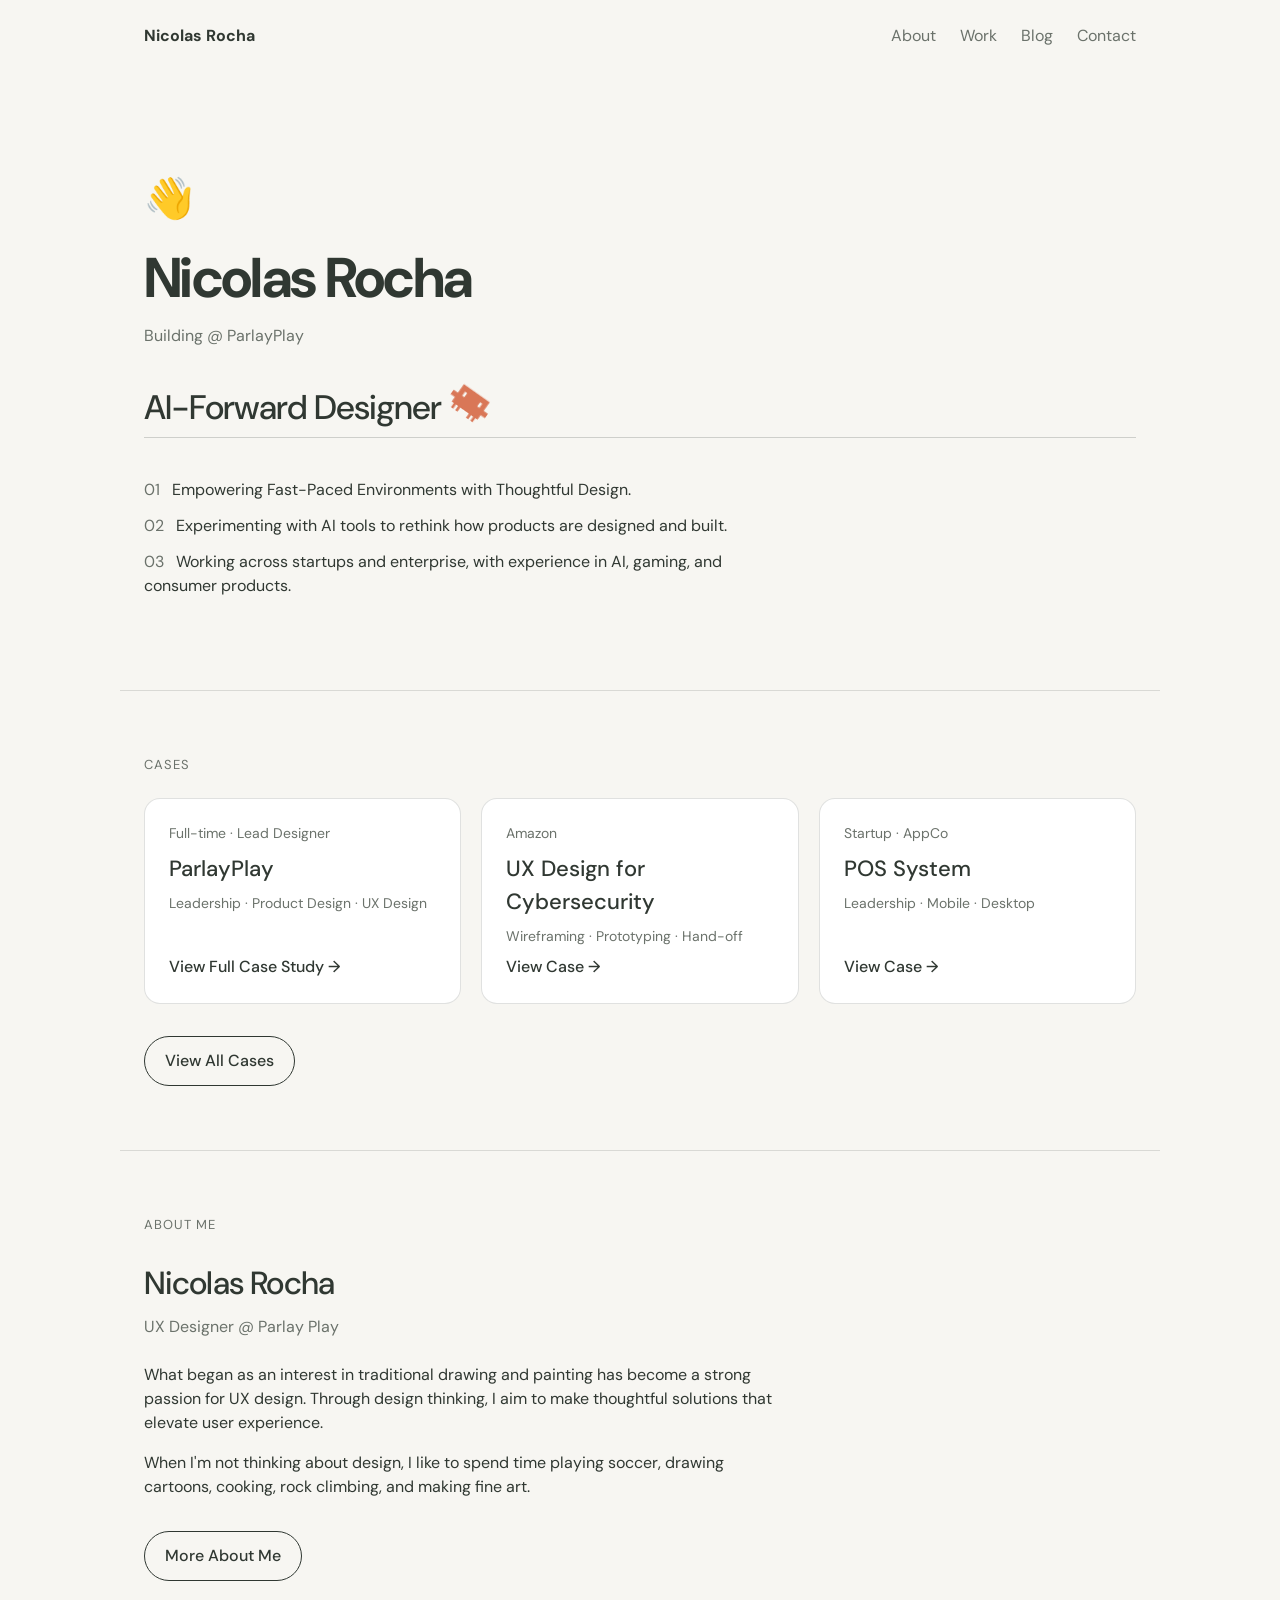
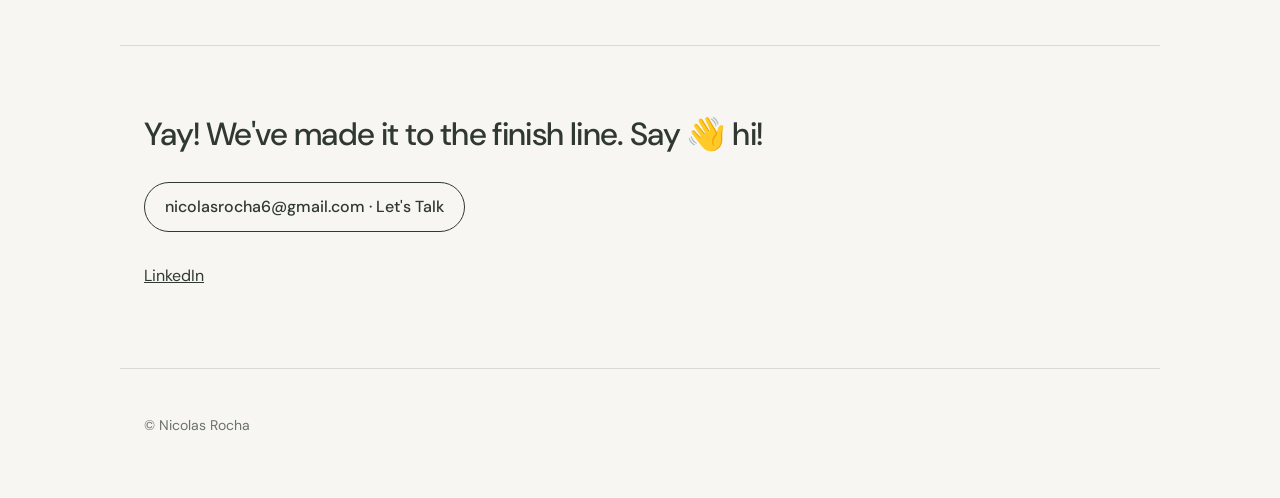
==== index.html @ 45d7496b "Use the Claude Code SVG as the runner sprite Replaces the Framer PNG sprite with the supplied SVG. T" ====
<!DOCTYPE html>
<html lang="en">
<head>
  <meta charset="UTF-8">
  <meta name="viewport" content="width=device-width, initial-scale=1.0">
  <title>Nicolas Rocha | Portfolio</title>
  <meta name="description" content="Nicolas Rocha, UX designer. AI-forward product design for fast-paced products.">
  <link rel="preconnect" href="https://fonts.googleapis.com">
  <link rel="preconnect" href="https://fonts.gstatic.com" crossorigin>
  <link href="https://fonts.googleapis.com/css2?family=DM+Sans:wght@400;500;700&display=swap" rel="stylesheet">
  <link rel="stylesheet" href="styles.css">
</head>
<body>

  <header class="site-header container">
    <a class="logo" href="index.html">Nicolas Rocha</a>
    <nav>
      <a href="#about">About</a>
      <a href="#work">Work</a>
      <a href="blog.html">Blog</a>
      <a href="#contact">Contact</a>
    </nav>
  </header>

  <main>

    <!-- Hero -->
    <section class="hero container">
      <p class="hero-emoji" aria-hidden="true">👋</p>
      <h1 class="hero-name">Nicolas Rocha</h1>
      <p class="hero-subtitle">Building @ ParlayPlay</p>

      <h2 class="runner-headline" aria-label="AI-Forward Designer" data-runner-headline>
        <span class="runner-row">
          <span aria-hidden="true">
            <span class="word"><span data-letter>A</span><span data-letter>I</span><span data-letter>-</span><span data-letter>F</span><span data-letter>o</span><span data-letter>r</span><span data-letter>w</span><span data-letter>a</span><span data-letter>r</span><span data-letter>d</span></span>
            <span class="word"><span data-letter>D</span><span data-letter>e</span><span data-letter>s</span><span data-letter>i</span><span data-letter>g</span><span data-letter>n</span><span data-letter>e</span><span data-letter>r</span></span>
          </span>
          <img class="runner-sprite" src="images/runner.svg" alt="" aria-hidden="true" width="42" height="42">
        </span>
      </h2>
      <div class="runner-landing-line" aria-hidden="true"></div>

      <ol class="statements">
        <li><span class="num">01</span> Empowering Fast-Paced Environments with Thoughtful Design.</li>
        <li><span class="num">02</span> Experimenting with AI tools to rethink how products are designed and built.</li>
        <li><span class="num">03</span> Working across startups and enterprise, with experience in AI, gaming, and consumer products.</li>
      </ol>
    </section>

    <!-- Cases -->
    <section id="work" class="cases container">
      <p class="label">Cases</p>
      <div class="card-grid">
        <a class="card" href="work/parlayplay.html">
          <p class="card-tags">Full-time · Lead Designer</p>
          <h3>ParlayPlay</h3>
          <p class="card-tags">Leadership · Product Design · UX Design</p>
          <span class="card-cta">View Full Case Study →</span>
        </a>
        <a class="card" href="#">
          <!-- TODO: Amazon case study has no page yet. Add work/amazon.html and update this link. -->
          <p class="card-tags">Amazon</p>
          <h3>UX Design for Cybersecurity</h3>
          <p class="card-tags">Wireframing · Prototyping · Hand-off</p>
          <span class="card-cta">View Case →</span>
        </a>
        <a class="card" href="work/appco.html">
          <p class="card-tags">Startup · AppCo</p>
          <h3>POS System</h3>
          <p class="card-tags">Leadership · Mobile · Desktop</p>
          <span class="card-cta">View Case →</span>
        </a>
      </div>
      <a class="button" href="work/index.html">View All Cases</a>
    </section>

    <!-- About -->
    <section id="about" class="about container">
      <p class="label">About Me</p>
      <!-- TODO: Add the five About Me photos to images/ and show them here. -->
      <h2 class="about-name">Nicolas Rocha</h2>
      <p class="about-subtitle">UX Designer @ Parlay Play</p>
      <p>What began as an interest in traditional drawing and painting has become a strong passion for UX design. Through design thinking, I aim to make thoughtful solutions that elevate user experience.</p>
      <p>When I'm not thinking about design, I like to spend time playing soccer, drawing cartoons, cooking, rock climbing, and making fine art.</p>
      <a class="button" href="blog.html">More About Me</a>
    </section>

    <!-- Contact -->
    <section id="contact" class="contact container">
      <h2>Yay! We've made it to the finish line. Say 👋 hi!</h2>
      <a class="button" href="mailto:nicolasrocha6@gmail.com">nicolasrocha6@gmail.com · Let's Talk</a>
      <p><a href="#">LinkedIn</a></p>
      <!-- TODO: Replace # with your LinkedIn URL. -->
    </section>

  </main>

  <footer class="site-footer container">
    <p>© Nicolas Rocha</p>
  </footer>

  <script src="runner.js" defer></script>
</body>
</html>
---- styles.css ----
/* Colors and fonts from the Framer site (text color #303832, DM Sans).
   The background color is an approximation. Adjust it to match your site. */
:root {
  --text: #303832;
  --bg: #f7f6f2;
  --muted: #6b726b;
  --card: #ffffff;
  --border: rgba(48, 56, 50, 0.15);
}

* {
  box-sizing: border-box;
}

body {
  margin: 0;
  font-family: "DM Sans", sans-serif;
  color: var(--text);
  background: var(--bg);
  line-height: 1.5;
}

a {
  color: inherit;
}

.container {
  max-width: 1040px;
  margin: 0 auto;
  padding: 0 24px;
}

/* Header */
.site-header {
  display: flex;
  justify-content: space-between;
  align-items: center;
  padding-top: 24px;
  padding-bottom: 24px;
}

.logo {
  font-weight: 700;
  text-decoration: none;
}

.site-header nav a {
  margin-left: 20px;
  text-decoration: none;
  color: var(--muted);
}

.site-header nav a:hover {
  color: var(--text);
}

/* Hero */
.hero {
  padding-top: 96px;
  padding-bottom: 80px;
}

.hero-emoji {
  font-size: 40px;
  margin: 0 0 8px;
}

.hero-name {
  font-size: 56px;
  font-weight: 700;
  letter-spacing: -0.03em;
  margin: 0;
}

.hero-subtitle {
  color: var(--muted);
  margin: 4px 0 40px;
}

/* Runner headline (ported from the Framer code component) */
.runner-headline {
  margin: 0;
  font-family: "DM Sans", sans-serif;
  font-size: 34px;
  font-weight: 500;
  line-height: 1.2;
  letter-spacing: -0.03em;
  text-align: left;
  color: #303832;
}

.runner-row {
  display: inline-block;
  position: relative;
}

.word {
  white-space: nowrap;
}

[data-letter] {
  display: inline-block;
}

.runner-sprite {
  position: absolute;
  top: 0;
  left: 0;
  width: 42px;
  height: 42px;
  visibility: hidden;
  pointer-events: none;
}

/* The runner lands on this line. Keep it directly under the headline. */
.runner-landing-line {
  height: 1px;
  width: 100%;
  background: currentColor;
  opacity: 0.2;
  margin-top: 8px;
}

/* Numbered statements */
.statements {
  list-style: none;
  padding: 0;
  margin: 40px 0 0;
  max-width: 640px;
}

.statements li {
  margin-bottom: 12px;
}

.statements .num {
  color: var(--muted);
  font-variant-numeric: tabular-nums;
  margin-right: 8px;
}

/* Sections */
.label {
  text-transform: uppercase;
  letter-spacing: 0.08em;
  font-size: 13px;
  color: var(--muted);
  margin: 0 0 24px;
}

.cases,
.about,
.contact {
  padding-top: 64px;
  padding-bottom: 64px;
  border-top: 1px solid var(--border);
}

.card-grid {
  display: grid;
  grid-template-columns: 1fr;
  gap: 20px;
  margin-bottom: 32px;
}

@media (min-width: 760px) {
  .card-grid {
    grid-template-columns: repeat(3, 1fr);
  }
}

.card {
  display: flex;
  flex-direction: column;
  gap: 8px;
  padding: 24px;
  background: var(--card);
  border: 1px solid var(--border);
  border-radius: 16px;
  text-decoration: none;
}

.card h3 {
  margin: 0;
  font-size: 22px;
  font-weight: 500;
}

.card-tags {
  margin: 0;
  font-size: 14px;
  color: var(--muted);
}

.card-cta {
  margin-top: auto;
  font-weight: 500;
}

.button {
  display: inline-block;
  padding: 12px 20px;
  border: 1px solid var(--text);
  border-radius: 999px;
  text-decoration: none;
  font-weight: 500;
}

.button:hover {
  background: var(--text);
  color: var(--bg);
}

.about-name,
.contact h2 {
  font-size: 32px;
  font-weight: 500;
  margin: 0 0 8px;
  letter-spacing: -0.02em;
}

.about-subtitle {
  color: var(--muted);
  margin: 0 0 24px;
}

.about p {
  max-width: 640px;
}

.about .button {
  margin-top: 16px;
}

.contact .button {
  margin: 16px 0;
}

/* Footer */
.site-footer {
  padding-top: 32px;
  padding-bottom: 48px;
  border-top: 1px solid var(--border);
  color: var(--muted);
  font-size: 14px;
}

/* Respect people who prefer less motion */
@media (prefers-reduced-motion: reduce) {
  .runner-sprite {
    display: none;
  }
}
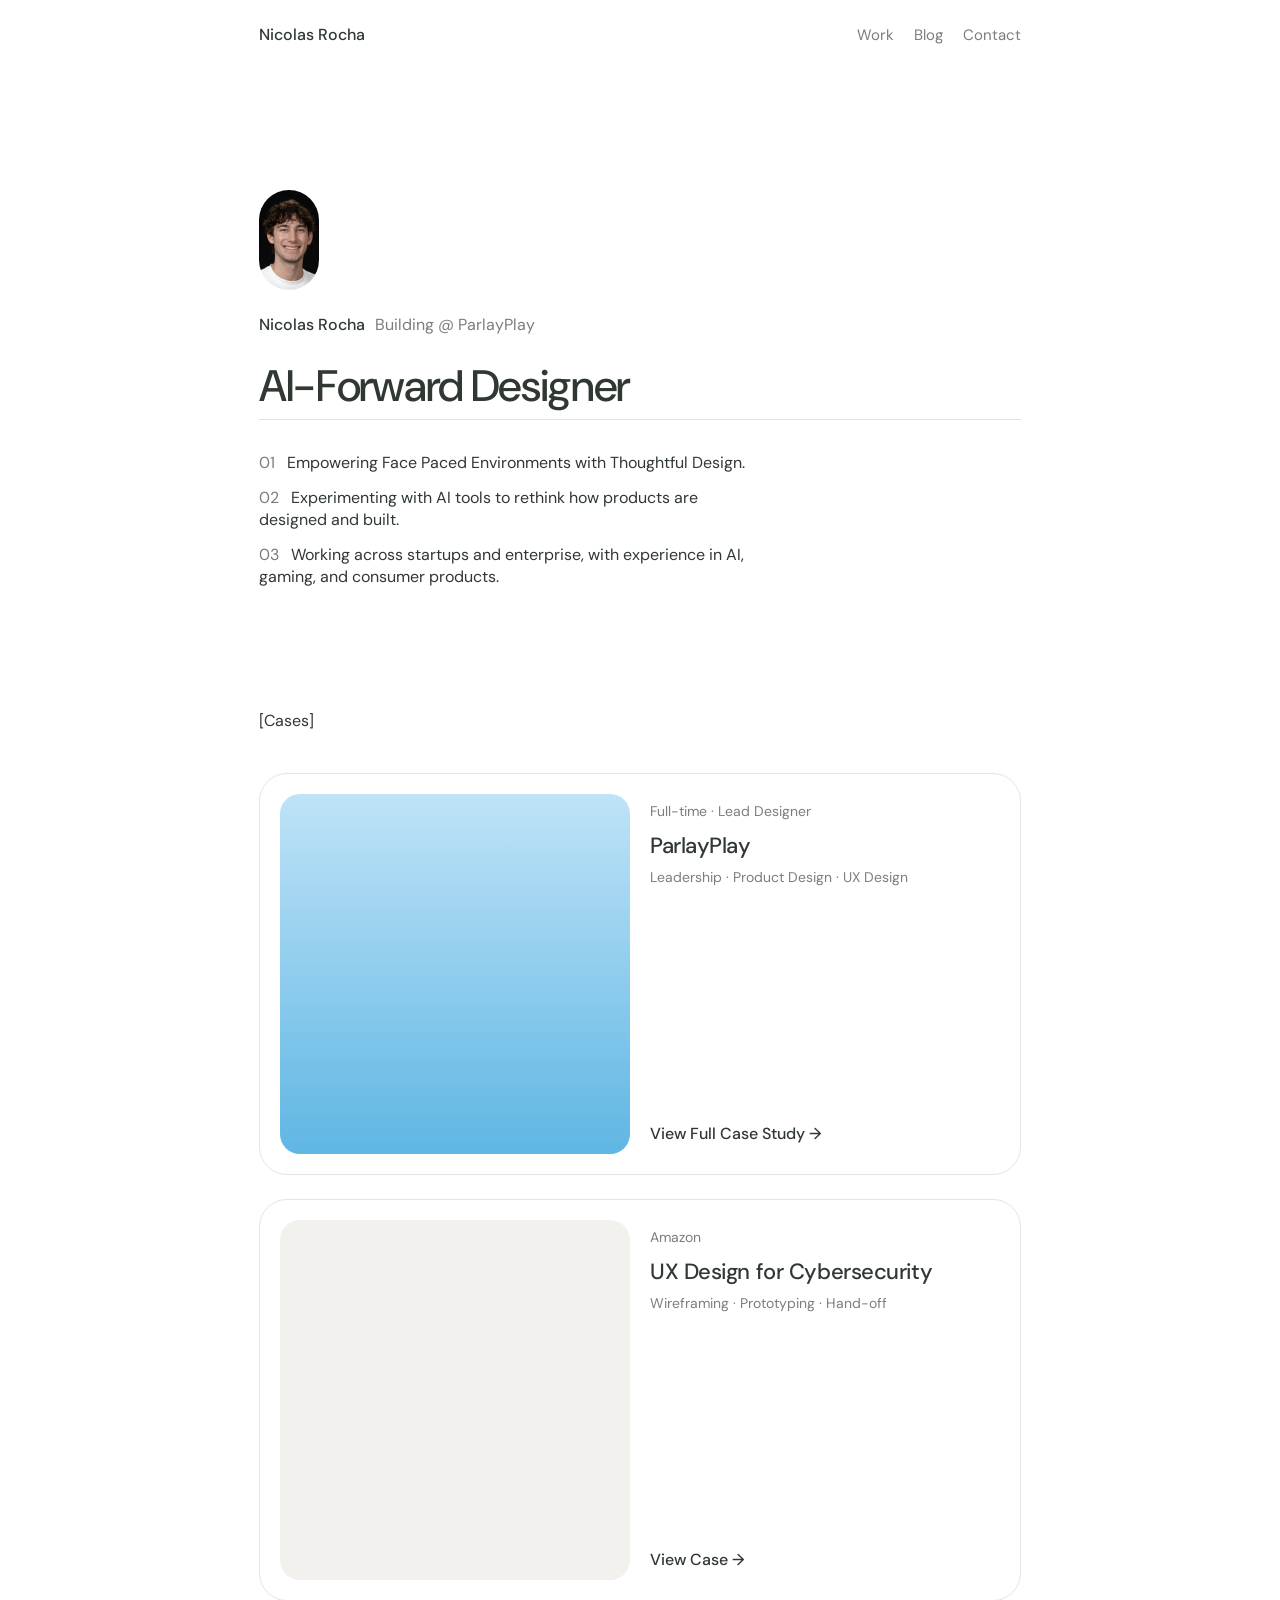
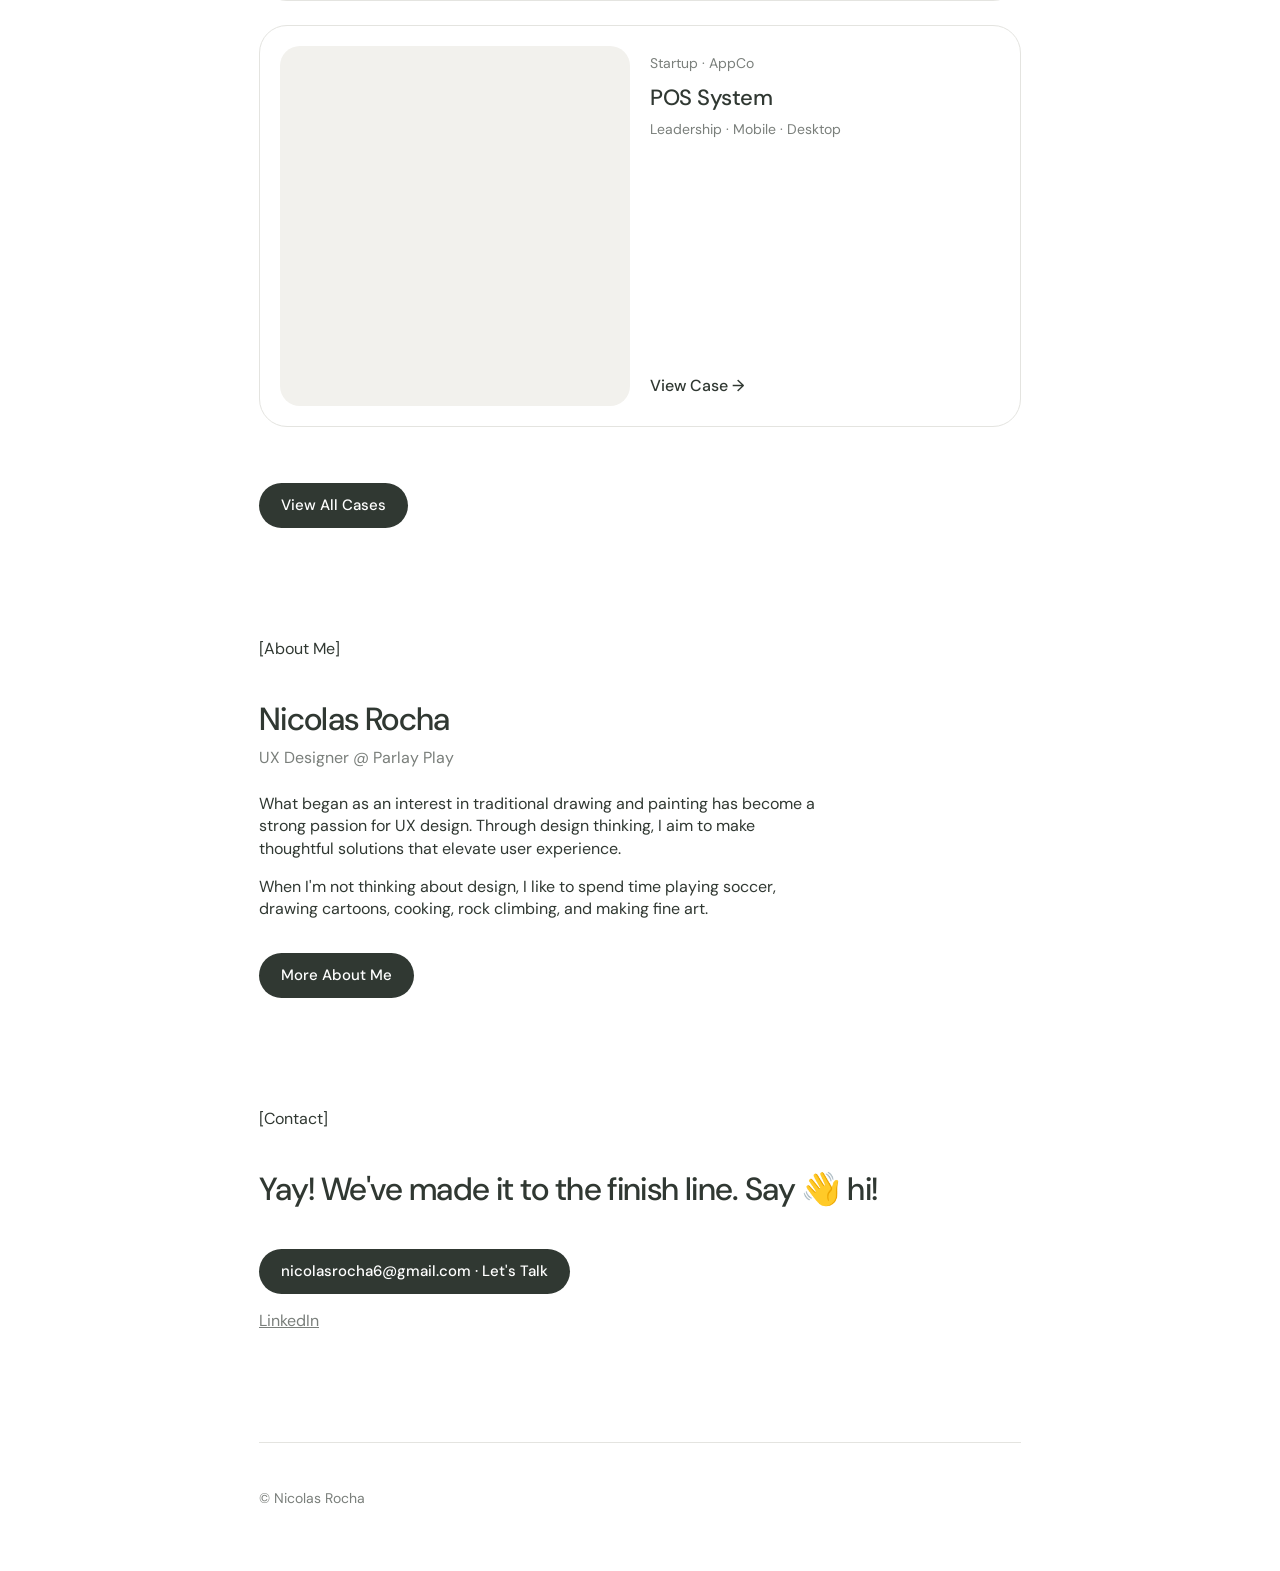
==== commit 776761b6: "Match layout to Framer design and add profile photo Rebuilds the page layout from the Framer screens" ====
--- a/index.html
+++ b/index.html
@@ -4,7 +4,7 @@
   <meta charset="UTF-8">
   <meta name="viewport" content="width=device-width, initial-scale=1.0">
   <title>Nicolas Rocha | Portfolio</title>
-  <meta name="description" content="Nicolas Rocha, UX designer. AI-forward product design for fast-paced products.">
+  <meta name="description" content="Nicolas Rocha, UX designer. AI-forward product design.">
   <link rel="preconnect" href="https://fonts.googleapis.com">
   <link rel="preconnect" href="https://fonts.gstatic.com" crossorigin>
   <link href="https://fonts.googleapis.com/css2?family=DM+Sans:wght@400;500;700&display=swap" rel="stylesheet">
@@ -12,93 +12,112 @@
 </head>
 <body>
 
-  <header class="site-header container">
-    <a class="logo" href="index.html">Nicolas Rocha</a>
-    <nav>
-      <a href="#about">About</a>
-      <a href="#work">Work</a>
-      <a href="blog.html">Blog</a>
-      <a href="#contact">Contact</a>
-    </nav>
-  </header>
+  <div class="page">
 
-  <main>
+    <header class="site-header">
+      <a class="logo" href="index.html">Nicolas Rocha</a>
+      <nav>
+        <a href="#work">Work</a>
+        <a href="blog.html">Blog</a>
+        <a href="#contact">Contact</a>
+      </nav>
+    </header>
 
-    <!-- Hero -->
-    <section class="hero container">
-      <p class="hero-emoji" aria-hidden="true">👋</p>
-      <h1 class="hero-name">Nicolas Rocha</h1>
-      <p class="hero-subtitle">Building @ ParlayPlay</p>
+    <main>
 
-      <h2 class="runner-headline" aria-label="AI-Forward Designer" data-runner-headline>
-        <span class="runner-row">
-          <span aria-hidden="true">
-            <span class="word"><span data-letter>A</span><span data-letter>I</span><span data-letter>-</span><span data-letter>F</span><span data-letter>o</span><span data-letter>r</span><span data-letter>w</span><span data-letter>a</span><span data-letter>r</span><span data-letter>d</span></span>
-            <span class="word"><span data-letter>D</span><span data-letter>e</span><span data-letter>s</span><span data-letter>i</span><span data-letter>g</span><span data-letter>n</span><span data-letter>e</span><span data-letter>r</span></span>
+      <!-- Hero -->
+      <section class="hero">
+        <img class="profile" src="images/profile.png" alt="Portrait of Nicolas Rocha" width="60" height="100">
+
+        <div class="hero-meta">
+          <h1 class="hero-name">Nicolas Rocha</h1>
+          <p class="hero-subtitle">Building @ ParlayPlay</p>
+        </div>
+
+        <h2 class="runner-headline" aria-label="AI-Forward Designer" data-runner-headline>
+          <span class="runner-row">
+            <span aria-hidden="true">
+              <span class="word"><span data-letter>A</span><span data-letter>I</span><span data-letter>-</span><span data-letter>F</span><span data-letter>o</span><span data-letter>r</span><span data-letter>w</span><span data-letter>a</span><span data-letter>r</span><span data-letter>d</span></span>
+              <span class="word"><span data-letter>D</span><span data-letter>e</span><span data-letter>s</span><span data-letter>i</span><span data-letter>g</span><span data-letter>n</span><span data-letter>e</span><span data-letter>r</span></span>
+            </span>
+            <img class="runner-sprite" src="images/runner.svg" alt="" aria-hidden="true" width="42" height="42">
           </span>
-          <img class="runner-sprite" src="images/runner.svg" alt="" aria-hidden="true" width="42" height="42">
-        </span>
-      </h2>
-      <div class="runner-landing-line" aria-hidden="true"></div>
+        </h2>
+        <div class="runner-landing-line" aria-hidden="true"></div>
 
-      <ol class="statements">
-        <li><span class="num">01</span> Empowering Fast-Paced Environments with Thoughtful Design.</li>
-        <li><span class="num">02</span> Experimenting with AI tools to rethink how products are designed and built.</li>
-        <li><span class="num">03</span> Working across startups and enterprise, with experience in AI, gaming, and consumer products.</li>
-      </ol>
-    </section>
+        <ol class="statements">
+          <!-- The Framer copy reads "Face Paced"; change to "Fast-Paced" if that was the intent. -->
+          <li><span class="num">01</span> Empowering Face Paced Environments with Thoughtful Design.</li>
+          <li><span class="num">02</span> Experimenting with AI tools to rethink how products are designed and built.</li>
+          <li><span class="num">03</span> Working across startups and enterprise, with experience in AI, gaming, and consumer products.</li>
+        </ol>
+      </section>
 
-    <!-- Cases -->
-    <section id="work" class="cases container">
-      <p class="label">Cases</p>
-      <div class="card-grid">
-        <a class="card" href="work/parlayplay.html">
-          <p class="card-tags">Full-time · Lead Designer</p>
-          <h3>ParlayPlay</h3>
-          <p class="card-tags">Leadership · Product Design · UX Design</p>
-          <span class="card-cta">View Full Case Study →</span>
-        </a>
-        <a class="card" href="#">
-          <!-- TODO: Amazon case study has no page yet. Add work/amazon.html and update this link. -->
-          <p class="card-tags">Amazon</p>
-          <h3>UX Design for Cybersecurity</h3>
-          <p class="card-tags">Wireframing · Prototyping · Hand-off</p>
-          <span class="card-cta">View Case →</span>
-        </a>
-        <a class="card" href="work/appco.html">
-          <p class="card-tags">Startup · AppCo</p>
-          <h3>POS System</h3>
-          <p class="card-tags">Leadership · Mobile · Desktop</p>
-          <span class="card-cta">View Case →</span>
-        </a>
-      </div>
-      <a class="button" href="work/index.html">View All Cases</a>
-    </section>
+      <!-- Cases -->
+      <section id="work" class="section">
+        <p class="label">[Cases]</p>
+        <div class="card-list">
+          <a class="card" href="work/parlayplay.html">
+            <div class="card-visual" aria-hidden="true">
+              <!-- TODO: add the ParlayPlay app screenshot as images/parlayplay.png and set it as this element's background. -->
+            </div>
+            <div class="card-text">
+              <p class="card-tags">Full-time · Lead Designer</p>
+              <h3>ParlayPlay</h3>
+              <p class="card-tags">Leadership · Product Design · UX Design</p>
+              <span class="card-cta">View Full Case Study →</span>
+            </div>
+          </a>
+          <a class="card" href="#">
+            <!-- TODO: Amazon case study has no page yet. Add work/amazon.html and update this link. -->
+            <div class="card-visual" aria-hidden="true"></div>
+            <div class="card-text">
+              <p class="card-tags">Amazon</p>
+              <h3>UX Design for Cybersecurity</h3>
+              <p class="card-tags">Wireframing · Prototyping · Hand-off</p>
+              <span class="card-cta">View Case →</span>
+            </div>
+          </a>
+          <a class="card" href="work/appco.html">
+            <div class="card-visual" aria-hidden="true"></div>
+            <div class="card-text">
+              <p class="card-tags">Startup · AppCo</p>
+              <h3>POS System</h3>
+              <p class="card-tags">Leadership · Mobile · Desktop</p>
+              <span class="card-cta">View Case →</span>
+            </div>
+          </a>
+        </div>
+        <a class="button" href="work/index.html">View All Cases</a>
+      </section>
 
-    <!-- About -->
-    <section id="about" class="about container">
-      <p class="label">About Me</p>
-      <!-- TODO: Add the five About Me photos to images/ and show them here. -->
-      <h2 class="about-name">Nicolas Rocha</h2>
-      <p class="about-subtitle">UX Designer @ Parlay Play</p>
-      <p>What began as an interest in traditional drawing and painting has become a strong passion for UX design. Through design thinking, I aim to make thoughtful solutions that elevate user experience.</p>
-      <p>When I'm not thinking about design, I like to spend time playing soccer, drawing cartoons, cooking, rock climbing, and making fine art.</p>
-      <a class="button" href="blog.html">More About Me</a>
-    </section>
+      <!-- About -->
+      <section id="about" class="section">
+        <p class="label">[About Me]</p>
+        <!-- TODO: Add the other About Me photos to images/ and show them here. -->
+        <h2 class="about-name">Nicolas Rocha</h2>
+        <p class="about-subtitle">UX Designer @ Parlay Play</p>
+        <p>What began as an interest in traditional drawing and painting has become a strong passion for UX design. Through design thinking, I aim to make thoughtful solutions that elevate user experience.</p>
+        <p>When I'm not thinking about design, I like to spend time playing soccer, drawing cartoons, cooking, rock climbing, and making fine art.</p>
+        <a class="button" href="blog.html">More About Me</a>
+      </section>
 
-    <!-- Contact -->
-    <section id="contact" class="contact container">
-      <h2>Yay! We've made it to the finish line. Say 👋 hi!</h2>
-      <a class="button" href="mailto:nicolasrocha6@gmail.com">nicolasrocha6@gmail.com · Let's Talk</a>
-      <p><a href="#">LinkedIn</a></p>
-      <!-- TODO: Replace # with your LinkedIn URL. -->
-    </section>
+      <!-- Contact -->
+      <section id="contact" class="section">
+        <p class="label">[Contact]</p>
+        <h2 class="contact-heading">Yay! We've made it to the finish line. Say 👋 hi!</h2>
+        <a class="button" href="mailto:nicolasrocha6@gmail.com">nicolasrocha6@gmail.com · Let's Talk</a>
+        <p><a class="inline-link" href="#">LinkedIn</a></p>
+        <!-- TODO: Replace # with your LinkedIn URL. -->
+      </section>
 
-  </main>
+    </main>
 
-  <footer class="site-footer container">
-    <p>© Nicolas Rocha</p>
-  </footer>
+    <footer class="site-footer">
+      <p>© Nicolas Rocha</p>
+    </footer>
+
+  </div>
 
   <script src="runner.js" defer></script>
 </body>
--- a/styles.css
+++ b/styles.css
@@ -1,11 +1,11 @@
-/* Colors and fonts from the Framer site (text color #303832, DM Sans).
-   The background color is an approximation. Adjust it to match your site. */
+/* Layout and colors matched to the Framer design (screenshot).
+   Text color, font, and the narrow content column come from the Framer page. */
 :root {
   --text: #303832;
-  --bg: #f7f6f2;
-  --muted: #6b726b;
-  --card: #ffffff;
-  --border: rgba(48, 56, 50, 0.15);
+  --muted: #7a7f7b;
+  --bg: #ffffff;
+  --border: #e4e4e0;
+  --panel: #f2f1ed;
 }
 
 * {
@@ -17,17 +17,19 @@
   font-family: "DM Sans", sans-serif;
   color: var(--text);
   background: var(--bg);
-  line-height: 1.5;
+  line-height: 1.4;
+  -webkit-font-smoothing: antialiased;
 }
 
 a {
   color: inherit;
 }
 
-.container {
-  max-width: 1040px;
+/* Centered content column, about 794px wide like the Framer page */
+.page {
+  max-width: 794px;
   margin: 0 auto;
-  padding: 0 24px;
+  padding: 0 16px;
 }
 
 /* Header */
@@ -35,17 +37,22 @@
   display: flex;
   justify-content: space-between;
   align-items: center;
-  padding-top: 24px;
-  padding-bottom: 24px;
+  padding: 24px 0;
 }
 
 .logo {
-  font-weight: 700;
+  font-size: 16px;
+  font-weight: 500;
   text-decoration: none;
 }
 
+.site-header nav {
+  display: flex;
+  gap: 20px;
+  font-size: 15px;
+}
+
 .site-header nav a {
-  margin-left: 20px;
   text-decoration: none;
   color: var(--muted);
 }
@@ -56,37 +63,47 @@
 
 /* Hero */
 .hero {
-  padding-top: 96px;
-  padding-bottom: 80px;
-}
-
-.hero-emoji {
-  font-size: 40px;
-  margin: 0 0 8px;
+  padding-top: 120px;
+}
+
+.profile {
+  display: block;
+  width: 60px;
+  height: 100px;
+  border-radius: 30px;
+  object-fit: cover;
+  object-position: 50% 30%;
+  margin-bottom: 24px;
+}
+
+.hero-meta {
+  display: flex;
+  align-items: baseline;
+  gap: 10px;
+  font-size: 16px;
 }
 
 .hero-name {
-  font-size: 56px;
-  font-weight: 700;
-  letter-spacing: -0.03em;
+  font-size: 16px;
+  font-weight: 500;
   margin: 0;
 }
 
 .hero-subtitle {
-  color: var(--muted);
-  margin: 4px 0 40px;
+  margin: 0;
+  color: var(--muted);
 }
 
 /* Runner headline (ported from the Framer code component) */
 .runner-headline {
-  margin: 0;
+  margin: 24px 0 0;
   font-family: "DM Sans", sans-serif;
-  font-size: 34px;
-  font-weight: 500;
-  line-height: 1.2;
+  font-size: 44px;
+  font-weight: 500;
+  line-height: 1.15;
   letter-spacing: -0.03em;
   text-align: left;
-  color: #303832;
+  color: var(--text);
 }
 
 .runner-row {
@@ -117,7 +134,7 @@
   height: 1px;
   width: 100%;
   background: currentColor;
-  opacity: 0.2;
+  opacity: 0.15;
   margin-top: 8px;
 }
 
@@ -125,8 +142,9 @@
 .statements {
   list-style: none;
   padding: 0;
-  margin: 40px 0 0;
-  max-width: 640px;
+  margin: 32px 0 0;
+  max-width: 500px;
+  font-size: 16px;
 }
 
 .statements li {
@@ -140,50 +158,56 @@
 }
 
 /* Sections */
+.section {
+  padding-top: 110px;
+}
+
 .label {
-  text-transform: uppercase;
-  letter-spacing: 0.08em;
-  font-size: 13px;
-  color: var(--muted);
-  margin: 0 0 24px;
-}
-
-.cases,
-.about,
-.contact {
-  padding-top: 64px;
-  padding-bottom: 64px;
-  border-top: 1px solid var(--border);
-}
-
-.card-grid {
+  font-size: 16px;
+  margin: 0 0 40px;
+}
+
+/* Case cards: stacked, each a rounded frame with a panel inside */
+.card-list {
+  display: flex;
+  flex-direction: column;
+  gap: 24px;
+  margin-bottom: 40px;
+}
+
+.card {
   display: grid;
   grid-template-columns: 1fr;
-  gap: 20px;
-  margin-bottom: 32px;
-}
-
-@media (min-width: 760px) {
-  .card-grid {
-    grid-template-columns: repeat(3, 1fr);
-  }
-}
-
-.card {
+  gap: 16px;
+  padding: 20px;
+  border: 1px solid var(--border);
+  border-radius: 28px;
+  background: var(--bg);
+  text-decoration: none;
+}
+
+.card-visual {
+  min-height: 360px;
+  border-radius: 20px;
+  background: linear-gradient(180deg, #bfe3f7 0%, #5fb6e4 100%);
+}
+
+.card:nth-child(n + 2) .card-visual {
+  background: var(--panel);
+}
+
+.card-text {
   display: flex;
   flex-direction: column;
-  gap: 8px;
-  padding: 24px;
-  background: var(--card);
-  border: 1px solid var(--border);
-  border-radius: 16px;
-  text-decoration: none;
-}
-
-.card h3 {
-  margin: 0;
-  font-size: 22px;
-  font-weight: 500;
+  gap: 6px;
+  padding: 8px 4px;
+}
+
+@media (min-width: 640px) {
+  .card {
+    grid-template-columns: 350px 1fr;
+    align-items: stretch;
+  }
 }
 
 .card-tags {
@@ -192,31 +216,42 @@
   color: var(--muted);
 }
 
+.card h3 {
+  margin: 4px 0 0;
+  font-size: 22px;
+  font-weight: 500;
+  letter-spacing: -0.02em;
+}
+
 .card-cta {
   margin-top: auto;
   font-weight: 500;
 }
 
+/* Pill button */
 .button {
   display: inline-block;
-  padding: 12px 20px;
-  border: 1px solid var(--text);
+  padding: 12px 22px;
   border-radius: 999px;
+  background: #303832;
+  color: #ffffff;
   text-decoration: none;
+  font-size: 15px;
   font-weight: 500;
 }
 
 .button:hover {
-  background: var(--text);
-  color: var(--bg);
-}
-
+  opacity: 0.85;
+}
+
+/* About */
 .about-name,
-.contact h2 {
+.contact-heading {
   font-size: 32px;
   font-weight: 500;
   margin: 0 0 8px;
   letter-spacing: -0.02em;
+  line-height: 1.2;
 }
 
 .about-subtitle {
@@ -224,25 +259,44 @@
   margin: 0 0 24px;
 }
 
-.about p {
-  max-width: 640px;
-}
-
-.about .button {
+.section p {
+  max-width: 560px;
+}
+
+.section .button {
   margin-top: 16px;
 }
 
-.contact .button {
-  margin: 16px 0;
+.contact-heading {
+  margin-bottom: 24px;
+}
+
+.inline-link {
+  color: var(--muted);
 }
 
 /* Footer */
 .site-footer {
-  padding-top: 32px;
-  padding-bottom: 48px;
+  margin-top: 110px;
+  padding: 32px 0 48px;
   border-top: 1px solid var(--border);
   color: var(--muted);
   font-size: 14px;
+}
+
+/* Small screens */
+@media (max-width: 520px) {
+  .runner-headline {
+    font-size: 34px;
+  }
+
+  .site-header nav {
+    gap: 14px;
+  }
+
+  .hero {
+    padding-top: 80px;
+  }
 }
 
 /* Respect people who prefer less motion */
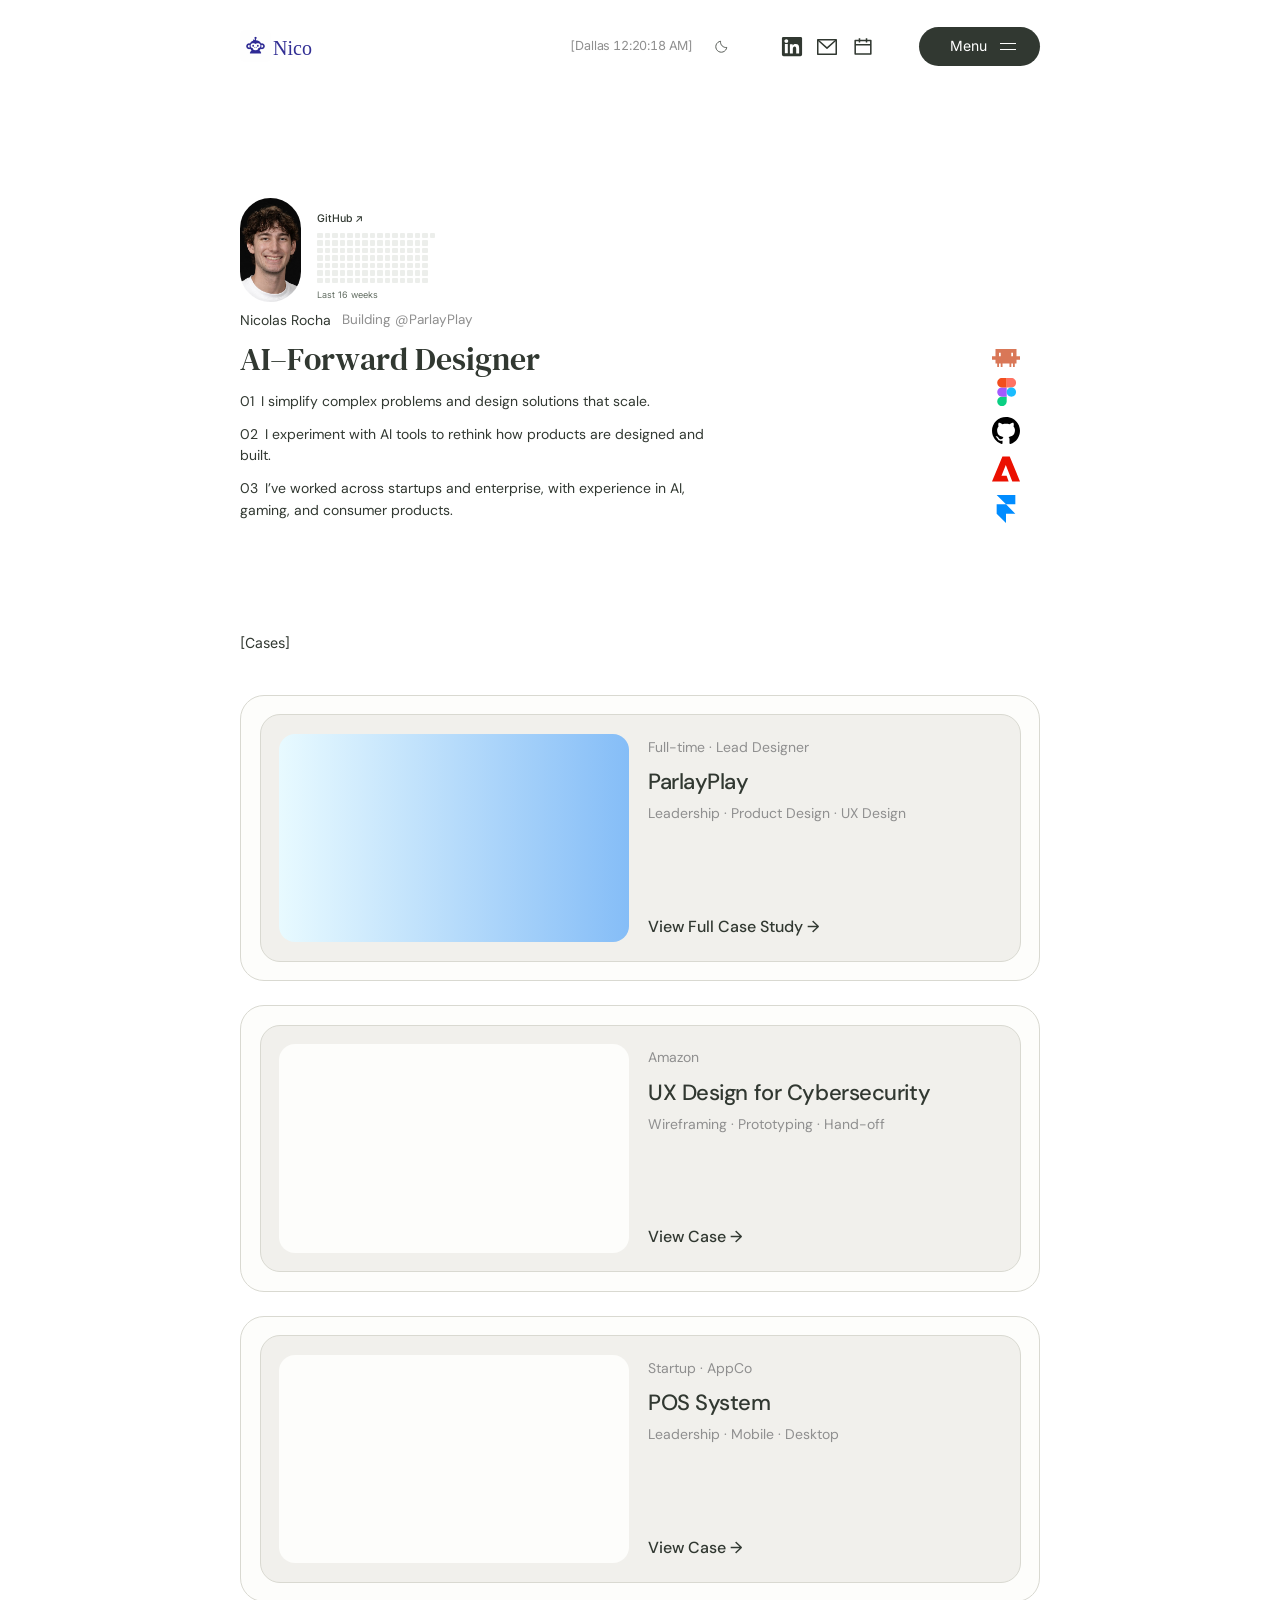
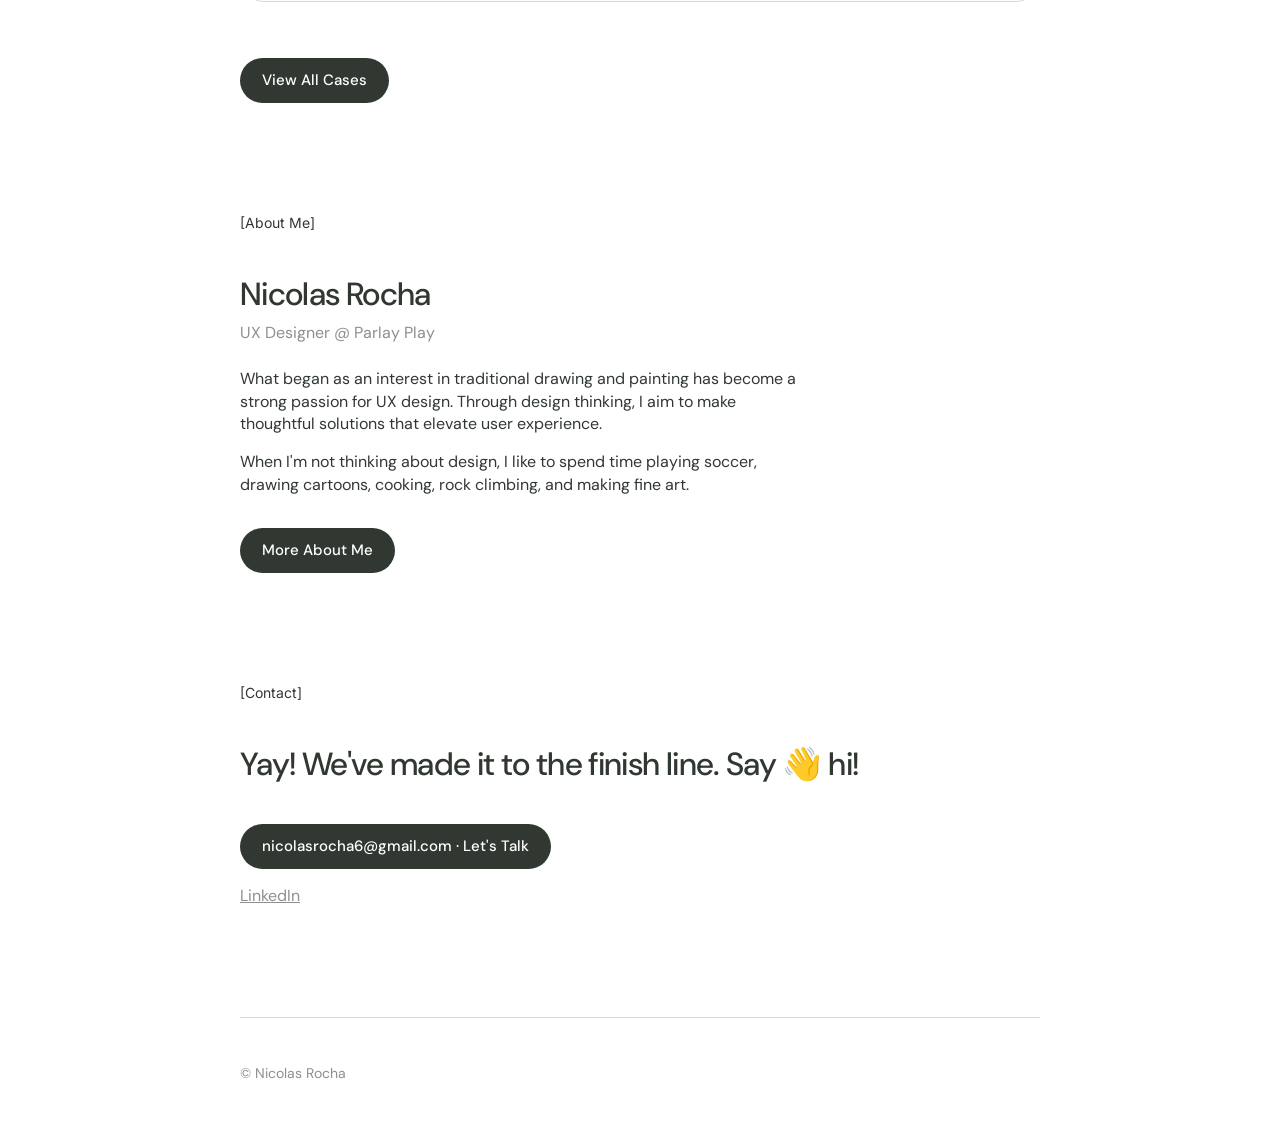
==== commit 45d73b58: "Rebuild homepage to match the Figma design, with animated tool stack - Header: logo, live Dallas clo" ====
--- a/index.html
+++ b/index.html
@@ -7,84 +7,132 @@
   <meta name="description" content="Nicolas Rocha, UX designer. AI-forward product design.">
   <link rel="preconnect" href="https://fonts.googleapis.com">
   <link rel="preconnect" href="https://fonts.gstatic.com" crossorigin>
-  <link href="https://fonts.googleapis.com/css2?family=DM+Sans:wght@400;500;700&display=swap" rel="stylesheet">
-  <link rel="stylesheet" href="styles.css">
+  <link href="https://fonts.googleapis.com/css2?family=DM+Sans:opsz,wght@9..40,400;9..40,500;9..40,700&family=DM+Serif+Text&family=Inter:wght@400;500&family=Just+Another+Hand&display=swap" rel="stylesheet">
+  <link rel="stylesheet" href="styles.css?v=7">
 </head>
 <body>
 
   <div class="page">
 
     <header class="site-header">
-      <a class="logo" href="index.html">Nicolas Rocha</a>
-      <nav>
-        <a href="#work">Work</a>
-        <a href="blog.html">Blog</a>
-        <a href="#contact">Contact</a>
-      </nav>
+      <a class="logo" data-reveal style="--d:0ms" href="index.html" aria-label="Nicolas Rocha, home">
+        <img src="images/logo.png" alt="" width="31" height="32">
+        <span class="logo-text">Nico</span>
+      </a>
+
+      <div class="header-right">
+        <p class="local-status" data-local-status data-reveal style="--d:60ms">
+          <span>[Dallas <span data-clock>--:--:-- --</span>]</span>
+          <span data-weather></span>
+        </p>
+        <button data-reveal style="--d:100ms" class="icon-button theme-toggle" type="button" aria-label="Toggle dark mode" aria-pressed="false" data-theme-toggle>
+          <img src="images/icons/moon.svg" alt="" width="15" height="15">
+        </button>
+
+        <div class="header-icons">
+          <!-- TODO: Replace # with your LinkedIn URL. -->
+          <a data-reveal style="--d:140ms" href="#" aria-label="LinkedIn"><img src="images/icons/linkedin.svg" alt="" width="21.5" height="21.5"></a>
+          <a data-reveal style="--d:180ms" href="mailto:nicolasrocha6@gmail.com" aria-label="Email"><span class="mail-icon"><img src="images/icons/mail.svg" alt="" width="20" height="15.5"></span></a>
+          <!-- TODO: Replace # with your booking link (Calendly, Cal.com, etc.). -->
+          <a data-reveal style="--d:220ms" href="#" aria-label="Book a call"><img src="images/icons/calendar.svg" alt="" width="21.5" height="21.5"></a>
+        </div>
+
+        <div class="menu" data-reveal style="--d:260ms">
+          <button class="menu-button" type="button" aria-expanded="false" aria-controls="site-menu" data-menu-button>
+            Menu <span class="menu-lines" aria-hidden="true"></span>
+          </button>
+          <nav class="menu-panel" id="site-menu" hidden>
+            <a href="#work">Work</a>
+            <a href="#about">About</a>
+            <a href="blog.html">Blog</a>
+            <a href="#contact">Contact</a>
+          </nav>
+        </div>
+      </div>
     </header>
 
     <main>
 
       <!-- Hero -->
       <section class="hero">
-        <img class="profile" src="images/profile.png" alt="Portrait of Nicolas Rocha" width="60" height="100">
+        <div class="hero-top">
+          <img data-reveal style="--d:150ms" class="profile" src="images/portrait.png" alt="Portrait of Nicolas Rocha" width="61" height="104">
 
-        <div class="hero-meta">
-          <h1 class="hero-name">Nicolas Rocha</h1>
-          <p class="hero-subtitle">Building @ ParlayPlay</p>
+          <div class="github-activity" data-reveal style="--d:250ms">
+            <a class="github-link" href="https://github.com/nicolasrocha6" target="_blank" rel="noopener">GitHub ↗</a>
+            <div class="github-grid" data-github-grid aria-label="GitHub contributions over the last 16 weeks" role="img"></div>
+            <p class="github-caption">Last 16 weeks</p>
+          </div>
         </div>
 
-        <h2 class="runner-headline" aria-label="AI-Forward Designer" data-runner-headline>
+        <div class="hero-meta" data-reveal style="--d:350ms">
+          <h1 class="hero-name">Nicolas Rocha</h1>
+          <p class="hero-subtitle">Building @ParlayPlay</p>
+        </div>
+
+        <h2 class="runner-headline" aria-label="AI–Forward Designer" data-runner-headline>
           <span class="runner-row">
             <span aria-hidden="true">
-              <span class="word"><span data-letter>A</span><span data-letter>I</span><span data-letter>-</span><span data-letter>F</span><span data-letter>o</span><span data-letter>r</span><span data-letter>w</span><span data-letter>a</span><span data-letter>r</span><span data-letter>d</span></span>
+              <span class="word"><span data-letter>A</span><span data-letter>I</span><span data-letter>–</span><span data-letter>F</span><span data-letter>o</span><span data-letter>r</span><span data-letter>w</span><span data-letter>a</span><span data-letter>r</span><span data-letter>d</span></span>
               <span class="word"><span data-letter>D</span><span data-letter>e</span><span data-letter>s</span><span data-letter>i</span><span data-letter>g</span><span data-letter>n</span><span data-letter>e</span><span data-letter>r</span></span>
             </span>
-            <img class="runner-sprite" src="images/runner.svg" alt="" aria-hidden="true" width="42" height="42">
+            <img class="runner-sprite" src="images/icons/claude-code.svg" alt="" aria-hidden="true" width="28" height="17.6">
           </span>
         </h2>
-        <div class="runner-landing-line" aria-hidden="true"></div>
 
         <ol class="statements">
-          <!-- The Framer copy reads "Face Paced"; change to "Fast-Paced" if that was the intent. -->
-          <li><span class="num">01</span> Empowering Face Paced Environments with Thoughtful Design.</li>
-          <li><span class="num">02</span> Experimenting with AI tools to rethink how products are designed and built.</li>
-          <li><span class="num">03</span> Working across startups and enterprise, with experience in AI, gaming, and consumer products.</li>
+          <li data-reveal style="--d:1100ms"><span class="num">01</span>I simplify complex problems and design solutions that scale.</li>
+          <li data-reveal style="--d:1200ms"><span class="num">02</span>I experiment with AI tools to rethink how products are designed and built.</li>
+          <li data-reveal style="--d:1300ms"><span class="num">03</span>I’ve worked across startups and enterprise, with experience in AI, gaming, and consumer products.</li>
         </ol>
+
+        <ul class="tool-logos" aria-label="Tools I use">
+          <li data-stack-top><img src="images/icons/claude-code.svg" alt="Claude Code" width="28" height="17.6"></li>
+          <li><img src="images/icons/figma.svg" alt="Figma" width="28" height="28"></li>
+          <li><img src="images/icons/github.svg" alt="GitHub" width="28" height="27.3"></li>
+          <li><img src="images/icons/adobe.svg" alt="Adobe" width="28" height="28"></li>
+          <li><img src="images/icons/framer.svg" alt="Framer" width="28" height="28"></li>
+        </ul>
       </section>
 
       <!-- Cases -->
       <section id="work" class="section">
-        <p class="label">[Cases]</p>
-        <div class="card-list">
+        <p class="label" data-reveal style="--d:1450ms">[Cases]</p>
+        <div class="card-list" data-reveal style="--d:1550ms">
           <a class="card" href="work/parlayplay.html">
-            <div class="card-visual" aria-hidden="true">
-              <!-- TODO: add the ParlayPlay app screenshot as images/parlayplay.png and set it as this element's background. -->
-            </div>
-            <div class="card-text">
-              <p class="card-tags">Full-time · Lead Designer</p>
-              <h3>ParlayPlay</h3>
-              <p class="card-tags">Leadership · Product Design · UX Design</p>
-              <span class="card-cta">View Full Case Study →</span>
+            <div class="card-surface">
+              <div class="card-visual" aria-hidden="true">
+                <!-- TODO: add the ParlayPlay app screenshot as images/parlayplay.png and set it as this element's background. -->
+              </div>
+              <div class="card-text">
+                <p class="card-tags">Full-time · Lead Designer</p>
+                <h3>ParlayPlay</h3>
+                <p class="card-tags">Leadership · Product Design · UX Design</p>
+                <span class="card-cta">View Full Case Study →</span>
+              </div>
             </div>
           </a>
           <a class="card" href="#">
             <!-- TODO: Amazon case study has no page yet. Add work/amazon.html and update this link. -->
-            <div class="card-visual" aria-hidden="true"></div>
-            <div class="card-text">
-              <p class="card-tags">Amazon</p>
-              <h3>UX Design for Cybersecurity</h3>
-              <p class="card-tags">Wireframing · Prototyping · Hand-off</p>
-              <span class="card-cta">View Case →</span>
+            <div class="card-surface">
+              <div class="card-visual" aria-hidden="true"></div>
+              <div class="card-text">
+                <p class="card-tags">Amazon</p>
+                <h3>UX Design for Cybersecurity</h3>
+                <p class="card-tags">Wireframing · Prototyping · Hand-off</p>
+                <span class="card-cta">View Case →</span>
+              </div>
             </div>
           </a>
           <a class="card" href="work/appco.html">
-            <div class="card-visual" aria-hidden="true"></div>
-            <div class="card-text">
-              <p class="card-tags">Startup · AppCo</p>
-              <h3>POS System</h3>
-              <p class="card-tags">Leadership · Mobile · Desktop</p>
-              <span class="card-cta">View Case →</span>
+            <div class="card-surface">
+              <div class="card-visual" aria-hidden="true"></div>
+              <div class="card-text">
+                <p class="card-tags">Startup · AppCo</p>
+                <h3>POS System</h3>
+                <p class="card-tags">Leadership · Mobile · Desktop</p>
+                <span class="card-cta">View Case →</span>
+              </div>
             </div>
           </a>
         </div>
@@ -119,6 +167,7 @@
 
   </div>
 
-  <script src="runner.js" defer></script>
+  <script src="runner.js?v=7" defer></script>
+  <script src="header.js?v=7" defer></script>
 </body>
 </html>
--- a/styles.css
+++ b/styles.css
@@ -1,11 +1,34 @@
-/* Layout and colors matched to the Framer design (screenshot).
-   Text color, font, and the narrow content column come from the Framer page. */
+/* Layout, type and colors match the Figma frame "Portfolio — native editable layout"
+   (node 26:43). The frame is drawn at 2x, so every Figma value here is halved. */
 :root {
-  --text: #303832;
-  --muted: #7a7f7b;
+  --text: #313831;
+  --muted: #8f8f8f;
+  --subtle: #636e63;
   --bg: #ffffff;
-  --border: #e4e4e0;
-  --panel: #f2f1ed;
+  --border: #d9d9d1;
+  --panel: #f1f0ec;
+  --card: #fdfdfb;
+  --cell: #eceeeb;
+  --cell-on: #216e39;
+  --button-bg: #313831;
+  --button-text: #ffffff;
+  --icon-filter: none;
+}
+
+/* Dark theme, switched on by the moon button in the header */
+:root[data-theme="dark"] {
+  --text: #eceeeb;
+  --muted: #9a9f9a;
+  --subtle: #9a9f9a;
+  --bg: #121512;
+  --border: #2f342f;
+  --panel: #1d211d;
+  --card: #171a17;
+  --cell: #262b26;
+  --cell-on: #39d353;
+  --button-bg: #eceeeb;
+  --button-text: #121512;
+  --icon-filter: invert(1);
 }
 
 * {
@@ -13,21 +36,26 @@
 }
 
 body {
+  position: relative;
   margin: 0;
   font-family: "DM Sans", sans-serif;
+  font-optical-sizing: auto;
   color: var(--text);
   background: var(--bg);
   line-height: 1.4;
   -webkit-font-smoothing: antialiased;
+  transition: background-color 0.2s ease, color 0.2s ease;
 }
 
 a {
   color: inherit;
 }
 
-/* Centered content column, about 794px wide like the Framer page */
+/* Centered content column, 800px wide like the Figma frame */
 .page {
-  max-width: 794px;
+  position: relative;
+  z-index: 1;
+  max-width: 832px;
   margin: 0 auto;
   padding: 0 16px;
 }
@@ -37,71 +65,258 @@
   display: flex;
   justify-content: space-between;
   align-items: center;
-  padding: 24px 0;
+  gap: 16px;
+  padding-top: 27px;
 }
 
 .logo {
-  font-size: 16px;
-  font-weight: 500;
+  display: flex;
+  align-items: center;
+  gap: 2px;
   text-decoration: none;
 }
 
-.site-header nav {
-  display: flex;
-  gap: 20px;
-  font-size: 15px;
-}
-
-.site-header nav a {
+.logo img {
+  display: block;
+  width: 31px;
+  height: 32px;
+  border-radius: 6px;
+}
+
+.logo-text {
+  font-family: "Just Another Hand", cursive;
+  font-size: 20px;
+  line-height: 1;
+  color: #322f94;
+  padding-top: 3px;
+}
+
+:root[data-theme="dark"] .logo-text {
+  color: #a9a6ff;
+}
+
+.header-right {
+  display: flex;
+  align-items: center;
+}
+
+.local-status {
+  display: flex;
+  gap: 6px;
+  margin: 0;
+  font-family: "Inter", sans-serif;
+  font-size: 12.5px;
+  line-height: 18.9px;
+  letter-spacing: -0.175px;
+  color: var(--muted);
+  white-space: nowrap;
+  font-variant-numeric: tabular-nums;
+}
+
+.icon-button {
+  display: grid;
+  place-items: center;
+  padding: 0;
+  border: 0;
+  background: none;
+  cursor: pointer;
+}
+
+.theme-toggle {
+  margin-left: 15px;
+}
+
+.theme-toggle img,
+.header-icons img,
+.tool-logos img[alt="GitHub"] {
+  filter: var(--icon-filter);
+}
+
+.header-icons {
+  display: flex;
+  align-items: center;
+  gap: 13px;
+  margin-left: 52px;
+}
+
+.header-icons a {
+  display: block;
+  line-height: 0;
+}
+
+.header-icons a:hover,
+.theme-toggle:hover {
+  opacity: 0.7;
+}
+
+/* The Figma mail icon sits in a 23.5px box, a little below center */
+.mail-icon {
+  display: grid;
+  place-items: center;
+  width: 23.5px;
+  height: 23.5px;
+  padding-top: 1.5px;
+}
+
+.menu {
+  position: relative;
+  margin-left: 45px;
+}
+
+.menu-button {
+  display: flex;
+  align-items: center;
+  gap: 13px;
+  height: 38.5px;
+  padding: 0 24px 0 31.5px;
+  border: 0;
+  border-radius: 22.5px;
+  background: var(--button-bg);
+  color: var(--button-text);
+  font-family: "Inter", sans-serif;
+  font-size: 14px;
+  line-height: 19.6px;
+  cursor: pointer;
+}
+
+.menu-button:hover {
+  opacity: 0.85;
+}
+
+/* Two short bars, like the Figma "Menu top line" and "Menu bottom line" */
+.menu-lines {
+  position: relative;
+  width: 16px;
+  height: 7.5px;
+  border-top: 1.5px solid currentColor;
+  border-bottom: 1.5px solid currentColor;
+}
+
+.menu-panel {
+  position: absolute;
+  right: 0;
+  top: calc(100% + 8px);
+  z-index: 10;
+  display: flex;
+  flex-direction: column;
+  min-width: 160px;
+  padding: 8px;
+  border: 1px solid var(--border);
+  border-radius: 18px;
+  background: var(--card);
+  box-shadow: 0 8px 24px rgba(0, 0, 0, 0.08);
+}
+
+.menu-panel[hidden] {
+  display: none;
+}
+
+.menu-panel a {
+  padding: 8px 12px;
+  border-radius: 10px;
   text-decoration: none;
-  color: var(--muted);
-}
-
-.site-header nav a:hover {
-  color: var(--text);
+  font-size: 14px;
+}
+
+.menu-panel a:hover {
+  background: var(--panel);
 }
 
 /* Hero */
 .hero {
-  padding-top: 120px;
+  position: relative;
+  padding-top: 132px;
+}
+
+.hero-top {
+  display: flex;
+  align-items: flex-start;
+  gap: 16px;
 }
 
 .profile {
   display: block;
-  width: 60px;
-  height: 100px;
-  border-radius: 30px;
+  flex-shrink: 0;
+  width: 61px;
+  height: 104px;
+  border-radius: 30.5px;
   object-fit: cover;
-  object-position: 50% 30%;
-  margin-bottom: 24px;
+}
+
+/* GitHub activity: a 16-week contribution grid, filled by header.js */
+.github-activity {
+  margin-top: 8px;
+}
+
+.github-link {
+  display: inline-block;
+  font-family: "Inter", sans-serif;
+  font-size: 10.5px;
+  font-weight: 500;
+  line-height: 14px;
+  text-decoration: none;
+}
+
+.github-link:hover {
+  text-decoration: underline;
+}
+
+.github-grid {
+  display: grid;
+  grid-template-rows: repeat(7, 5.5px);
+  grid-auto-flow: column;
+  grid-auto-columns: 5.5px;
+  gap: 2px;
+  margin-top: 5px;
+  min-height: 50.5px;
+}
+
+.github-cell {
+  border-radius: 1px;
+  background: var(--cell);
+}
+
+.github-cell[data-level="1"] { background: color-mix(in srgb, var(--cell-on) 40%, var(--cell)); }
+.github-cell[data-level="2"] { background: color-mix(in srgb, var(--cell-on) 65%, var(--cell)); }
+.github-cell[data-level="3"] { background: color-mix(in srgb, var(--cell-on) 85%, var(--cell)); }
+.github-cell[data-level="4"] { background: var(--cell-on); }
+
+.github-caption {
+  margin: 5.5px 0 0;
+  font-family: "Inter", sans-serif;
+  font-size: 9px;
+  line-height: 12px;
+  color: var(--subtle);
 }
 
 .hero-meta {
   display: flex;
-  align-items: baseline;
-  gap: 10px;
-  font-size: 16px;
+  align-items: center;
+  gap: 11px;
+  margin-top: 9.5px;
 }
 
 .hero-name {
-  font-size: 16px;
-  font-weight: 500;
   margin: 0;
+  font-size: 14px;
+  font-weight: 400;
+  line-height: 19.6px;
 }
 
 .hero-subtitle {
   margin: 0;
+  font-size: 13.5px;
+  line-height: 18.9px;
   color: var(--muted);
 }
 
 /* Runner headline (ported from the Framer code component) */
 .runner-headline {
-  margin: 24px 0 0;
-  font-family: "DM Sans", sans-serif;
-  font-size: 44px;
-  font-weight: 500;
-  line-height: 1.15;
-  letter-spacing: -0.03em;
+  margin: 9.5px 0 0;
+  font-family: "DM Serif Text", serif;
+  font-size: 32px;
+  font-weight: 400;
+  line-height: 38.4px;
   text-align: left;
   color: var(--text);
 }
@@ -123,38 +338,56 @@
   position: absolute;
   top: 0;
   left: 0;
-  width: 42px;
-  height: 42px;
+  width: 28px;
+  height: 17.6px;
+  z-index: 2;
   visibility: hidden;
   pointer-events: none;
-}
-
-/* The runner lands on this line. Keep it directly under the headline. */
-.runner-landing-line {
-  height: 1px;
-  width: 100%;
-  background: currentColor;
-  opacity: 0.15;
-  margin-top: 8px;
 }
 
 /* Numbered statements */
 .statements {
   list-style: none;
   padding: 0;
-  margin: 32px 0 0;
-  max-width: 500px;
-  font-size: 16px;
+  margin: 12.5px 0 0;
+  /* Figma breaks lines 02 and 03 at about this width */
+  max-width: 475px;
+  font-size: 14px;
+  line-height: 21.75px;
 }
 
 .statements li {
-  margin-bottom: 12px;
+  margin-bottom: 11px;
 }
 
 .statements .num {
-  color: var(--muted);
   font-variant-numeric: tabular-nums;
-  margin-right: 8px;
+  margin-right: 7px;
+}
+
+/* Tool logos, stacked on the right of the hero */
+.tool-logos {
+  position: absolute;
+  top: calc(132px + 151.5px);
+  right: 20px;
+  display: flex;
+  flex-direction: column;
+  align-items: center;
+  gap: 11.2px;
+  width: 28px;
+  margin: 0;
+  padding: 0;
+  list-style: none;
+}
+
+.tool-logos li {
+  line-height: 0;
+}
+
+.tool-logos img {
+  display: block;
+  width: 28px;
+  height: auto;
 }
 
 /* Sections */
@@ -162,12 +395,19 @@
   padding-top: 110px;
 }
 
+#work {
+  padding-top: 100px;
+}
+
 .label {
-  font-size: 16px;
-  margin: 0 0 40px;
-}
-
-/* Case cards: stacked, each a rounded frame with a panel inside */
+  margin: 0 0 42.5px;
+  font-family: "Inter", sans-serif;
+  font-size: 14px;
+  line-height: 19.6px;
+  color: var(--text);
+}
+
+/* Case cards: an outer frame, a beige surface inside, and the project graphic */
 .card-list {
   display: flex;
   flex-direction: column;
@@ -176,35 +416,44 @@
 }
 
 .card {
+  display: block;
+  padding: 18.5px;
+  border: 1px solid var(--border);
+  border-radius: 24px;
+  background: var(--card);
+  text-decoration: none;
+}
+
+.card-surface {
   display: grid;
   grid-template-columns: 1fr;
-  gap: 16px;
-  padding: 20px;
+  gap: 19px;
+  min-height: 247.5px;
+  padding: 18.5px;
   border: 1px solid var(--border);
-  border-radius: 28px;
-  background: var(--bg);
-  text-decoration: none;
+  border-radius: 20px;
+  background: var(--panel);
 }
 
 .card-visual {
-  min-height: 360px;
-  border-radius: 20px;
-  background: linear-gradient(180deg, #bfe3f7 0%, #5fb6e4 100%);
+  min-height: 200px;
+  border-radius: 16px;
+  background: linear-gradient(90deg, #e8faff 0%, #85bdf7 100%);
 }
 
 .card:nth-child(n + 2) .card-visual {
-  background: var(--panel);
+  background: var(--card);
 }
 
 .card-text {
   display: flex;
   flex-direction: column;
   gap: 6px;
-  padding: 8px 4px;
+  padding: 4px 0;
 }
 
 @media (min-width: 640px) {
-  .card {
+  .card-surface {
     grid-template-columns: 350px 1fr;
     align-items: stretch;
   }
@@ -233,8 +482,8 @@
   display: inline-block;
   padding: 12px 22px;
   border-radius: 999px;
-  background: #303832;
-  color: #ffffff;
+  background: var(--button-bg);
+  color: var(--button-text);
   text-decoration: none;
   font-size: 15px;
   font-weight: 500;
@@ -284,18 +533,78 @@
   font-size: 14px;
 }
 
+/* Medium screens: drop the extras in the header and move the tool logos into a row */
+@media (max-width: 760px) {
+  .local-status,
+  .theme-toggle {
+    display: none;
+  }
+
+  .header-icons {
+    margin-left: 0;
+  }
+
+  .menu {
+    margin-left: 24px;
+  }
+
+  .tool-logos {
+    position: static;
+    flex-direction: row;
+    width: auto;
+    gap: 16px;
+    margin-top: 16px;
+  }
+}
+
 /* Small screens */
 @media (max-width: 520px) {
-  .runner-headline {
-    font-size: 34px;
-  }
-
-  .site-header nav {
-    gap: 14px;
+  .header-icons {
+    display: none;
+  }
+
+  .menu {
+    margin-left: 0;
   }
 
   .hero {
-    padding-top: 80px;
+    padding-top: 72px;
+  }
+
+  .hero .runner-headline {
+    font-size: 28px;
+    line-height: 34px;
+  }
+}
+
+/* Load-in: text and pieces fade up one after another (delays set with --d in the HTML).
+   The tool stack stays hidden until runner.js raises it; if the script never runs,
+   it fades in after a few seconds anyway. */
+@media (prefers-reduced-motion: no-preference) {
+  [data-reveal] {
+    animation: reveal-in 0.7s cubic-bezier(0.2, 0.7, 0.25, 1) backwards;
+    animation-delay: var(--d, 0ms);
+  }
+
+  @media (min-width: 761px) {
+    .tool-logos {
+      opacity: 0;
+      animation: tools-fallback 0.4s 7s forwards;
+    }
+  }
+}
+
+@keyframes reveal-in {
+  from {
+    opacity: 0;
+    transform: translateY(10px);
+    filter: blur(4px);
+  }
+}
+
+@keyframes tools-fallback {
+  to {
+    opacity: 1;
   }
 }
 
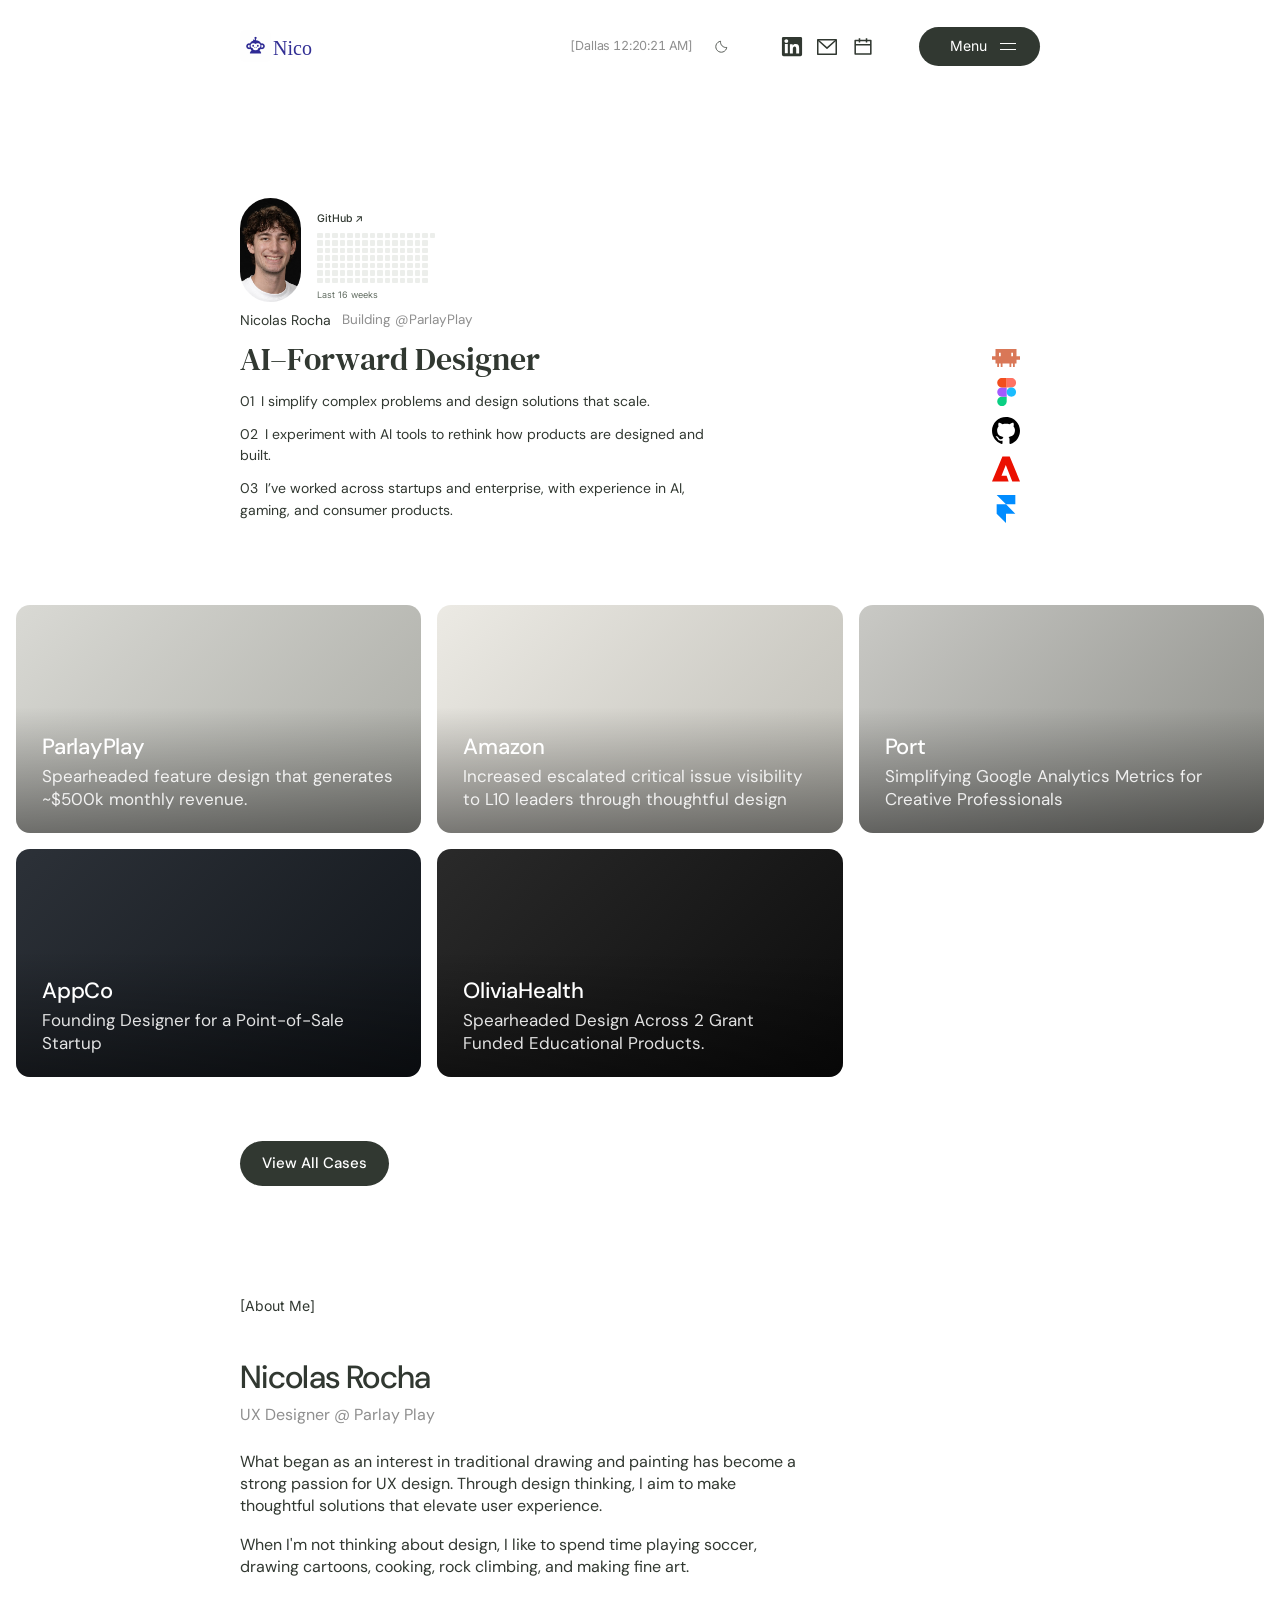
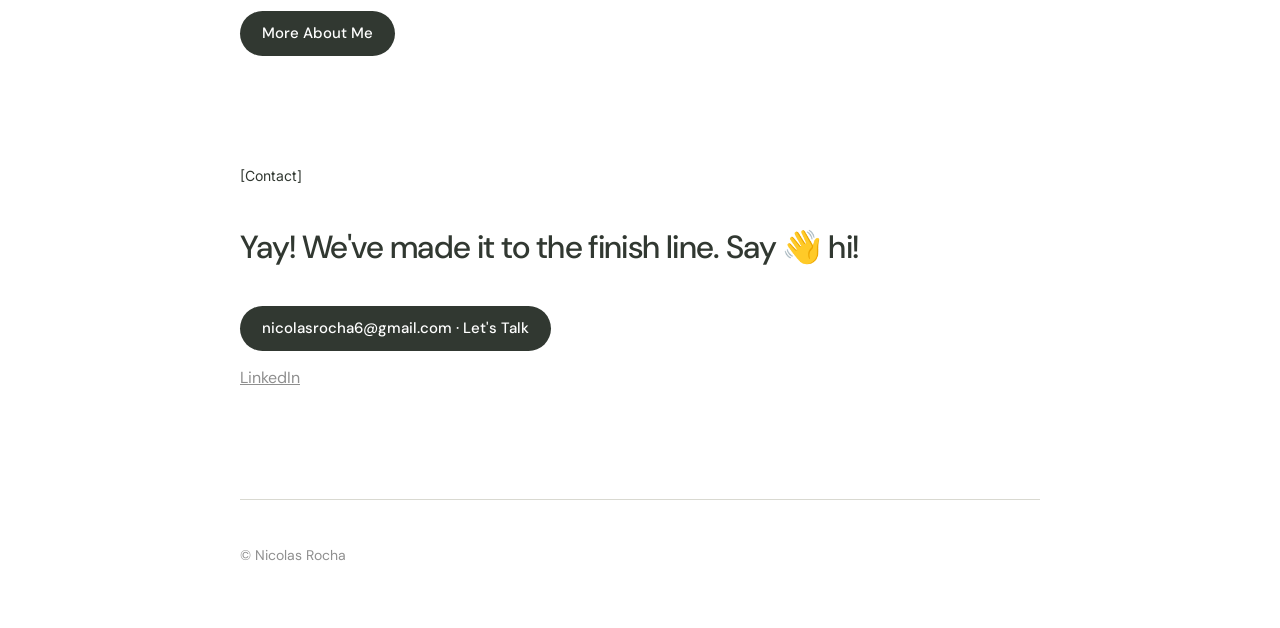
==== commit 21a71e53: "Show case studies as a video grid and add the Amazon thumbnail Co-Authored-By: Claude Opus 5.5 <nore" ====
--- a/index.html
+++ b/index.html
@@ -8,7 +8,7 @@
   <link rel="preconnect" href="https://fonts.googleapis.com">
   <link rel="preconnect" href="https://fonts.gstatic.com" crossorigin>
   <link href="https://fonts.googleapis.com/css2?family=DM+Sans:opsz,wght@9..40,400;9..40,500;9..40,700&family=DM+Serif+Text&family=Inter:wght@400;500&family=Just+Another+Hand&display=swap" rel="stylesheet">
-  <link rel="stylesheet" href="styles.css?v=7">
+  <link rel="stylesheet" href="styles.css?v=11">
 </head>
 <body>
 
@@ -96,43 +96,51 @@
       </section>
 
       <!-- Cases -->
-      <section id="work" class="section">
-        <p class="label" data-reveal style="--d:1450ms">[Cases]</p>
-        <div class="card-list" data-reveal style="--d:1550ms">
-          <a class="card" href="work/parlayplay.html">
-            <div class="card-surface">
-              <div class="card-visual" aria-hidden="true">
-                <!-- TODO: add the ParlayPlay app screenshot as images/parlayplay.png and set it as this element's background. -->
-              </div>
-              <div class="card-text">
-                <p class="card-tags">Full-time · Lead Designer</p>
-                <h3>ParlayPlay</h3>
-                <p class="card-tags">Leadership · Product Design · UX Design</p>
-                <span class="card-cta">View Full Case Study →</span>
-              </div>
+      <section id="work" class="section" aria-label="Case studies">
+        <div class="case-grid" data-reveal style="--d:1550ms">
+          <a class="case" href="work/parlayplay.html">
+            <div class="case-media">
+              <!-- TODO: replace with <video src="videos/parlayplay.mp4" autoplay muted loop playsinline></video> -->
+            </div>
+            <div class="case-caption">
+              <h3 class="case-title">ParlayPlay</h3>
+              <p class="case-desc">Spearheaded feature design that generates ~$500k monthly revenue.</p>
             </div>
           </a>
-          <a class="card" href="#">
-            <!-- TODO: Amazon case study has no page yet. Add work/amazon.html and update this link. -->
-            <div class="card-surface">
-              <div class="card-visual" aria-hidden="true"></div>
-              <div class="card-text">
-                <p class="card-tags">Amazon</p>
-                <h3>UX Design for Cybersecurity</h3>
-                <p class="card-tags">Wireframing · Prototyping · Hand-off</p>
-                <span class="card-cta">View Case →</span>
-              </div>
+          <a class="case" href="#">
+            <div class="case-media">
+              <video src="videos/amazon.mp4" autoplay muted loop playsinline preload="auto" aria-hidden="true"></video>
+            </div>
+            <div class="case-caption">
+              <h3 class="case-title">Amazon</h3>
+              <p class="case-desc">Increased escalated critical issue visibility to L10 leaders through thoughtful design</p>
             </div>
           </a>
-          <a class="card" href="work/appco.html">
-            <div class="card-surface">
-              <div class="card-visual" aria-hidden="true"></div>
-              <div class="card-text">
-                <p class="card-tags">Startup · AppCo</p>
-                <h3>POS System</h3>
-                <p class="card-tags">Leadership · Mobile · Desktop</p>
-                <span class="card-cta">View Case →</span>
-              </div>
+          <a class="case" href="#">
+            <div class="case-media">
+              <!-- TODO: replace with <video src="videos/port.mp4" autoplay muted loop playsinline></video> -->
+            </div>
+            <div class="case-caption">
+              <h3 class="case-title">Port</h3>
+              <p class="case-desc">Simplifying Google Analytics Metrics for Creative Professionals</p>
+            </div>
+          </a>
+          <a class="case" href="work/appco.html">
+            <div class="case-media">
+              <!-- TODO: replace with <video src="videos/appco.mp4" autoplay muted loop playsinline></video> -->
+            </div>
+            <div class="case-caption">
+              <h3 class="case-title">AppCo</h3>
+              <p class="case-desc">Founding Designer for a Point-of-Sale Startup</p>
+            </div>
+          </a>
+          <a class="case" href="#">
+            <div class="case-media">
+              <!-- TODO: replace with <video src="videos/oliviahealth.mp4" autoplay muted loop playsinline></video> -->
+            </div>
+            <div class="case-caption">
+              <h3 class="case-title">OliviaHealth</h3>
+              <p class="case-desc">Spearheaded Design Across 2 Grant Funded Educational Products.</p>
             </div>
           </a>
         </div>
--- a/styles.css
+++ b/styles.css
@@ -396,7 +396,7 @@
 }
 
 #work {
-  padding-top: 100px;
+  padding-top: 72px;
 }
 
 .label {
@@ -407,74 +407,131 @@
   color: var(--text);
 }
 
-/* Case cards: an outer frame, a beige surface inside, and the project graphic */
-.card-list {
-  display: flex;
-  flex-direction: column;
-  gap: 24px;
-  margin-bottom: 40px;
-}
-
-.card {
+/* Case grid: wide video tiles with the name and summary over the bottom-left.
+   It breaks out of the 800px column to use the full window width. */
+body {
+  overflow-x: clip;
+}
+
+.case-grid {
+  position: relative;
+  left: 50%;
+  width: min(1680px, 100vw - 32px);
+  transform: translateX(-50%);
+  display: grid;
+  grid-template-columns: repeat(3, 1fr);
+  gap: 16px;
+  margin-bottom: 48px;
+}
+
+/* The page-load reveal also uses transform, so keep the centering on a wrapper-free path */
+@media (prefers-reduced-motion: no-preference) {
+  .case-grid[data-reveal] {
+    animation-name: case-grid-in;
+  }
+}
+
+@keyframes case-grid-in {
+  from {
+    opacity: 0;
+    transform: translateX(-50%) translateY(10px);
+    filter: blur(4px);
+  }
+}
+
+.case {
+  position: relative;
   display: block;
-  padding: 18.5px;
-  border: 1px solid var(--border);
-  border-radius: 24px;
-  background: var(--card);
+  aspect-ratio: 16 / 9;
+  overflow: hidden;
+  border-radius: 14px;
+  color: #fff;
   text-decoration: none;
-}
-
-.card-surface {
-  display: grid;
-  grid-template-columns: 1fr;
-  gap: 19px;
-  min-height: 247.5px;
-  padding: 18.5px;
-  border: 1px solid var(--border);
-  border-radius: 20px;
-  background: var(--panel);
-}
-
-.card-visual {
-  min-height: 200px;
-  border-radius: 16px;
-  background: linear-gradient(90deg, #e8faff 0%, #85bdf7 100%);
-}
-
-.card:nth-child(n + 2) .card-visual {
-  background: var(--card);
-}
-
-.card-text {
-  display: flex;
-  flex-direction: column;
-  gap: 6px;
-  padding: 4px 0;
-}
-
-@media (min-width: 640px) {
-  .card-surface {
-    grid-template-columns: 350px 1fr;
-    align-items: stretch;
-  }
-}
-
-.card-tags {
+  background: linear-gradient(135deg, #d9d9d4 0%, #a9aaa4 100%);
+  isolation: isolate;
+}
+
+.case:nth-child(2) { background: linear-gradient(135deg, #eceae4 0%, #bdbcb5 100%); }
+.case:nth-child(3) { background: linear-gradient(135deg, #c9c9c5 0%, #8c8d88 100%); }
+.case:nth-child(4) { background: linear-gradient(135deg, #2c3138 0%, #11151a 100%); }
+.case:nth-child(5) { background: linear-gradient(135deg, #2a2a2a 0%, #0c0c0c 100%); }
+
+.case-media {
+  position: absolute;
+  inset: 0;
+  z-index: -1;
+}
+
+.case-media video,
+.case-media img {
+  width: 100%;
+  height: 100%;
+  object-fit: cover;
+  transition: transform 0.6s cubic-bezier(0.2, 0.7, 0.25, 1);
+}
+
+.case:hover .case-media video,
+.case:hover .case-media img {
+  transform: scale(1.03);
+}
+
+/* A soft dark fade behind the text so it reads on any video */
+.case::after {
+  content: "";
+  position: absolute;
+  inset: 45% 0 0;
+  z-index: -1;
+  background: linear-gradient(to bottom, rgba(0, 0, 0, 0), rgba(0, 0, 0, 0.45));
+  pointer-events: none;
+}
+
+.case-caption {
+  position: absolute;
+  left: 26px;
+  right: 26px;
+  bottom: 22px;
+}
+
+.case-title {
   margin: 0;
-  font-size: 14px;
-  color: var(--muted);
-}
-
-.card h3 {
-  margin: 4px 0 0;
   font-size: 22px;
   font-weight: 500;
-  letter-spacing: -0.02em;
-}
-
-.card-cta {
-  margin-top: auto;
-  font-weight: 500;
+  line-height: 1.25;
+  letter-spacing: -0.01em;
+}
+
+.case-desc {
+  margin: 4px 0 0;
+  font-size: 17px;
+  line-height: 1.35;
+  color: rgba(255, 255, 255, 0.88);
+}
+
+@media (max-width: 1100px) {
+  .case-grid {
+    grid-template-columns: repeat(2, 1fr);
+  }
+}
+
+@media (max-width: 640px) {
+  .case-grid {
+    grid-template-columns: 1fr;
+    gap: 12px;
+  }
+
+  .case-caption {
+    left: 18px;
+    right: 18px;
+    bottom: 16px;
+  }
+
+  .case-title {
+    font-size: 18px;
+  }
+
+  .case-desc {
+    font-size: 14px;
+  }
 }
 
 /* Pill button */
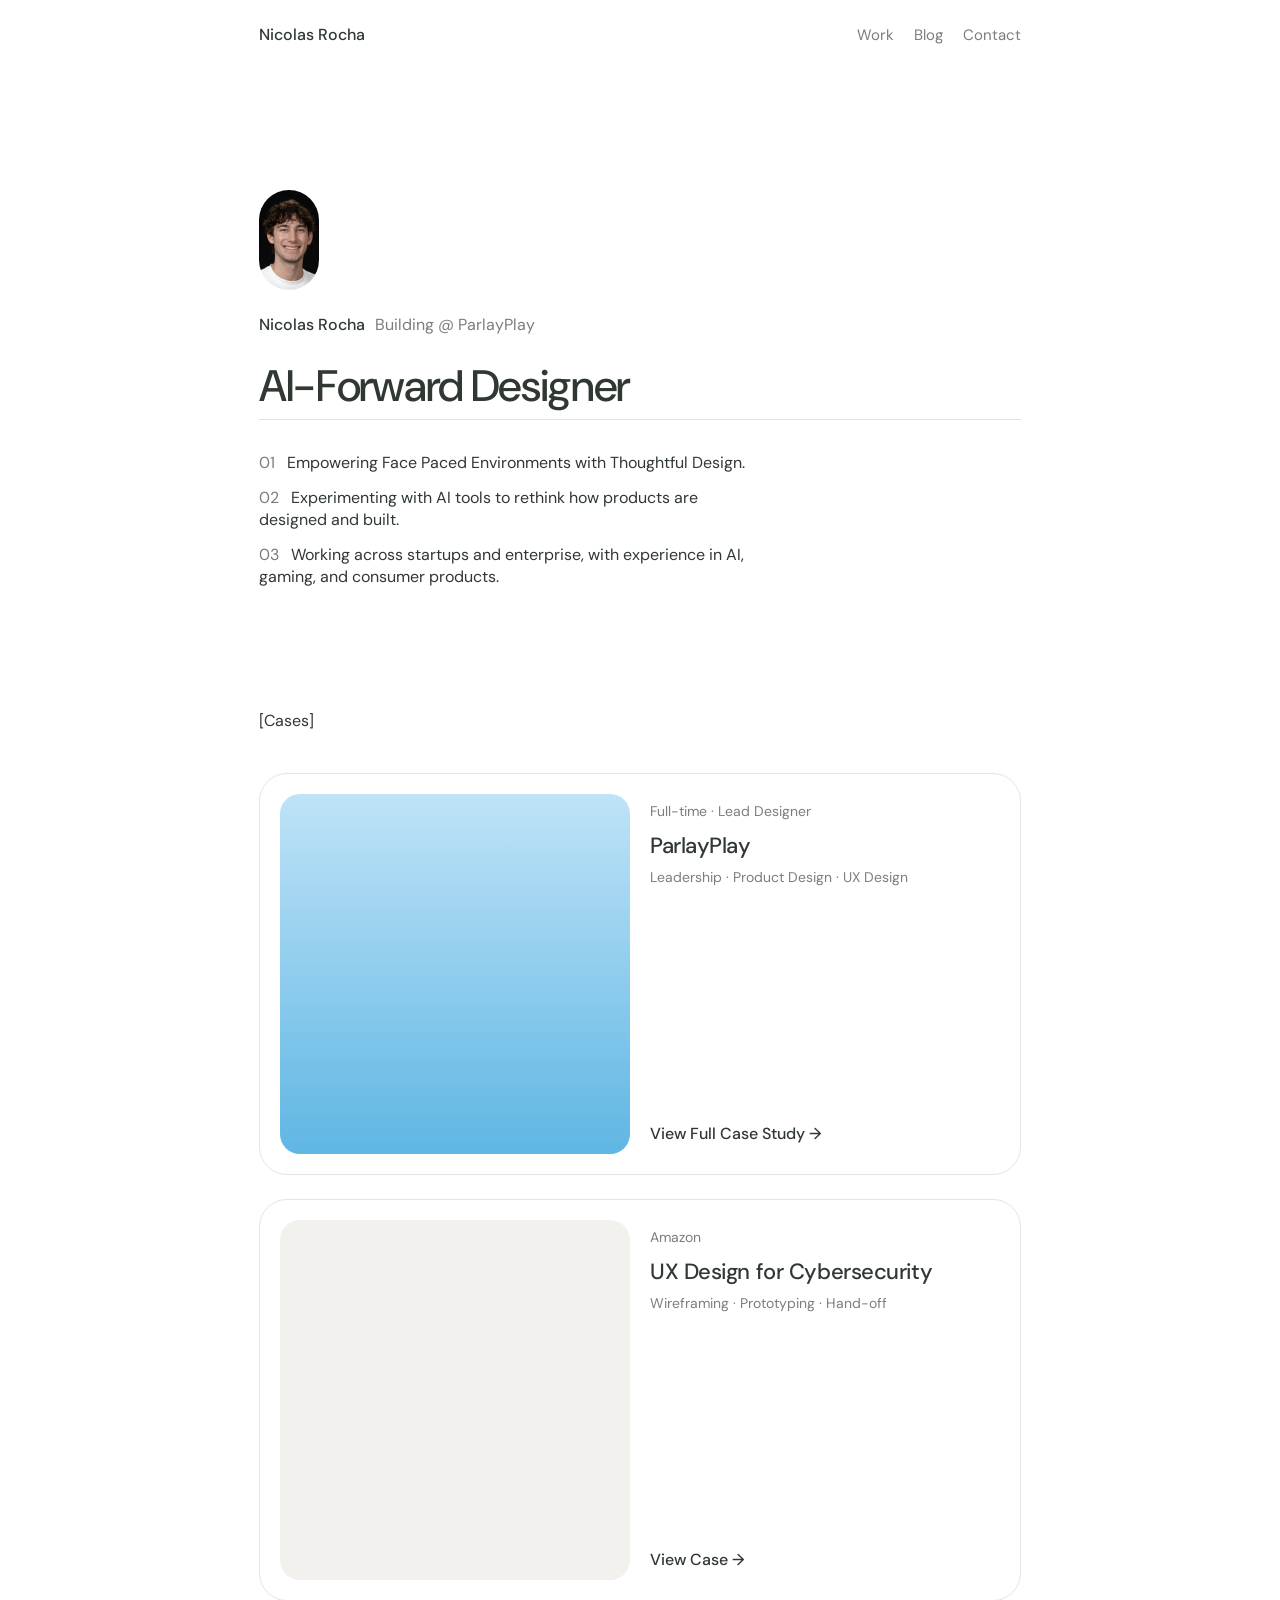
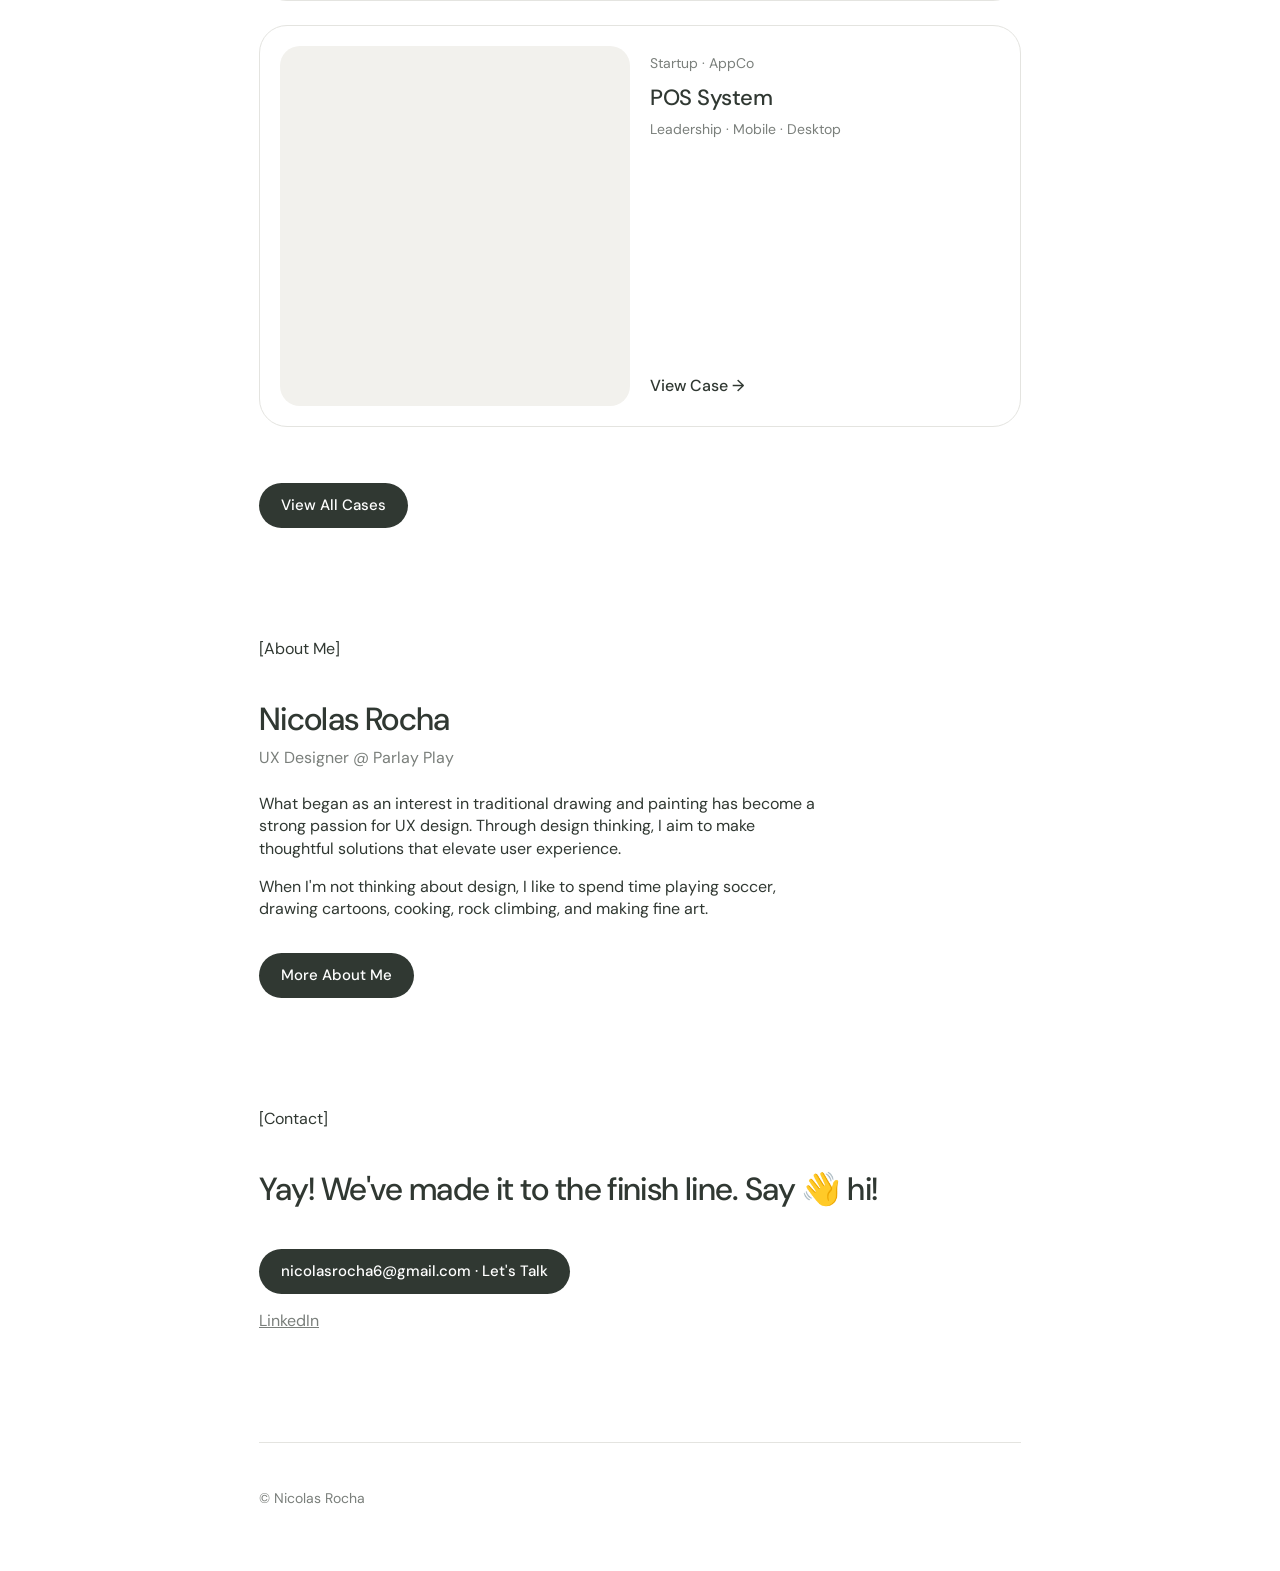
==== commit c6b92280: "Merge pull request #1 from nicolasrocha6/TestTransfer Test transfer" ====
--- a/index.html
+++ b/index.html
@@ -7,140 +7,84 @@
   <meta name="description" content="Nicolas Rocha, UX designer. AI-forward product design.">
   <link rel="preconnect" href="https://fonts.googleapis.com">
   <link rel="preconnect" href="https://fonts.gstatic.com" crossorigin>
-  <link href="https://fonts.googleapis.com/css2?family=DM+Sans:opsz,wght@9..40,400;9..40,500;9..40,700&family=DM+Serif+Text&family=Inter:wght@400;500&family=Just+Another+Hand&display=swap" rel="stylesheet">
-  <link rel="stylesheet" href="styles.css?v=11">
+  <link href="https://fonts.googleapis.com/css2?family=DM+Sans:wght@400;500;700&display=swap" rel="stylesheet">
+  <link rel="stylesheet" href="styles.css">
 </head>
 <body>
 
   <div class="page">
 
     <header class="site-header">
-      <a class="logo" data-reveal style="--d:0ms" href="index.html" aria-label="Nicolas Rocha, home">
-        <img src="images/logo.png" alt="" width="31" height="32">
-        <span class="logo-text">Nico</span>
-      </a>
-
-      <div class="header-right">
-        <p class="local-status" data-local-status data-reveal style="--d:60ms">
-          <span>[Dallas <span data-clock>--:--:-- --</span>]</span>
-          <span data-weather></span>
-        </p>
-        <button data-reveal style="--d:100ms" class="icon-button theme-toggle" type="button" aria-label="Toggle dark mode" aria-pressed="false" data-theme-toggle>
-          <img src="images/icons/moon.svg" alt="" width="15" height="15">
-        </button>
-
-        <div class="header-icons">
-          <!-- TODO: Replace # with your LinkedIn URL. -->
-          <a data-reveal style="--d:140ms" href="#" aria-label="LinkedIn"><img src="images/icons/linkedin.svg" alt="" width="21.5" height="21.5"></a>
-          <a data-reveal style="--d:180ms" href="mailto:nicolasrocha6@gmail.com" aria-label="Email"><span class="mail-icon"><img src="images/icons/mail.svg" alt="" width="20" height="15.5"></span></a>
-          <!-- TODO: Replace # with your booking link (Calendly, Cal.com, etc.). -->
-          <a data-reveal style="--d:220ms" href="#" aria-label="Book a call"><img src="images/icons/calendar.svg" alt="" width="21.5" height="21.5"></a>
-        </div>
-
-        <div class="menu" data-reveal style="--d:260ms">
-          <button class="menu-button" type="button" aria-expanded="false" aria-controls="site-menu" data-menu-button>
-            Menu <span class="menu-lines" aria-hidden="true"></span>
-          </button>
-          <nav class="menu-panel" id="site-menu" hidden>
-            <a href="#work">Work</a>
-            <a href="#about">About</a>
-            <a href="blog.html">Blog</a>
-            <a href="#contact">Contact</a>
-          </nav>
-        </div>
-      </div>
+      <a class="logo" href="index.html">Nicolas Rocha</a>
+      <nav>
+        <a href="#work">Work</a>
+        <a href="blog.html">Blog</a>
+        <a href="#contact">Contact</a>
+      </nav>
     </header>
 
     <main>
 
       <!-- Hero -->
       <section class="hero">
-        <div class="hero-top">
-          <img data-reveal style="--d:150ms" class="profile" src="images/portrait.png" alt="Portrait of Nicolas Rocha" width="61" height="104">
+        <img class="profile" src="images/profile.png" alt="Portrait of Nicolas Rocha" width="60" height="100">
 
-          <div class="github-activity" data-reveal style="--d:250ms">
-            <a class="github-link" href="https://github.com/nicolasrocha6" target="_blank" rel="noopener">GitHub ↗</a>
-            <div class="github-grid" data-github-grid aria-label="GitHub contributions over the last 16 weeks" role="img"></div>
-            <p class="github-caption">Last 16 weeks</p>
-          </div>
+        <div class="hero-meta">
+          <h1 class="hero-name">Nicolas Rocha</h1>
+          <p class="hero-subtitle">Building @ ParlayPlay</p>
         </div>
 
-        <div class="hero-meta" data-reveal style="--d:350ms">
-          <h1 class="hero-name">Nicolas Rocha</h1>
-          <p class="hero-subtitle">Building @ParlayPlay</p>
-        </div>
-
-        <h2 class="runner-headline" aria-label="AI–Forward Designer" data-runner-headline>
+        <h2 class="runner-headline" aria-label="AI-Forward Designer" data-runner-headline>
           <span class="runner-row">
             <span aria-hidden="true">
-              <span class="word"><span data-letter>A</span><span data-letter>I</span><span data-letter>–</span><span data-letter>F</span><span data-letter>o</span><span data-letter>r</span><span data-letter>w</span><span data-letter>a</span><span data-letter>r</span><span data-letter>d</span></span>
+              <span class="word"><span data-letter>A</span><span data-letter>I</span><span data-letter>-</span><span data-letter>F</span><span data-letter>o</span><span data-letter>r</span><span data-letter>w</span><span data-letter>a</span><span data-letter>r</span><span data-letter>d</span></span>
               <span class="word"><span data-letter>D</span><span data-letter>e</span><span data-letter>s</span><span data-letter>i</span><span data-letter>g</span><span data-letter>n</span><span data-letter>e</span><span data-letter>r</span></span>
             </span>
-            <img class="runner-sprite" src="images/icons/claude-code.svg" alt="" aria-hidden="true" width="28" height="17.6">
+            <img class="runner-sprite" src="images/runner.svg" alt="" aria-hidden="true" width="42" height="42">
           </span>
         </h2>
+        <div class="runner-landing-line" aria-hidden="true"></div>
 
         <ol class="statements">
-          <li data-reveal style="--d:1100ms"><span class="num">01</span>I simplify complex problems and design solutions that scale.</li>
-          <li data-reveal style="--d:1200ms"><span class="num">02</span>I experiment with AI tools to rethink how products are designed and built.</li>
-          <li data-reveal style="--d:1300ms"><span class="num">03</span>I’ve worked across startups and enterprise, with experience in AI, gaming, and consumer products.</li>
+          <!-- The Framer copy reads "Face Paced"; change to "Fast-Paced" if that was the intent. -->
+          <li><span class="num">01</span> Empowering Face Paced Environments with Thoughtful Design.</li>
+          <li><span class="num">02</span> Experimenting with AI tools to rethink how products are designed and built.</li>
+          <li><span class="num">03</span> Working across startups and enterprise, with experience in AI, gaming, and consumer products.</li>
         </ol>
-
-        <ul class="tool-logos" aria-label="Tools I use">
-          <li data-stack-top><img src="images/icons/claude-code.svg" alt="Claude Code" width="28" height="17.6"></li>
-          <li><img src="images/icons/figma.svg" alt="Figma" width="28" height="28"></li>
-          <li><img src="images/icons/github.svg" alt="GitHub" width="28" height="27.3"></li>
-          <li><img src="images/icons/adobe.svg" alt="Adobe" width="28" height="28"></li>
-          <li><img src="images/icons/framer.svg" alt="Framer" width="28" height="28"></li>
-        </ul>
       </section>
 
       <!-- Cases -->
-      <section id="work" class="section" aria-label="Case studies">
-        <div class="case-grid" data-reveal style="--d:1550ms">
-          <a class="case" href="work/parlayplay.html">
-            <div class="case-media">
-              <!-- TODO: replace with <video src="videos/parlayplay.mp4" autoplay muted loop playsinline></video> -->
+      <section id="work" class="section">
+        <p class="label">[Cases]</p>
+        <div class="card-list">
+          <a class="card" href="work/parlayplay.html">
+            <div class="card-visual" aria-hidden="true">
+              <!-- TODO: add the ParlayPlay app screenshot as images/parlayplay.png and set it as this element's background. -->
             </div>
-            <div class="case-caption">
-              <h3 class="case-title">ParlayPlay</h3>
-              <p class="case-desc">Spearheaded feature design that generates ~$500k monthly revenue.</p>
+            <div class="card-text">
+              <p class="card-tags">Full-time · Lead Designer</p>
+              <h3>ParlayPlay</h3>
+              <p class="card-tags">Leadership · Product Design · UX Design</p>
+              <span class="card-cta">View Full Case Study →</span>
             </div>
           </a>
-          <a class="case" href="#">
-            <div class="case-media">
-              <video src="videos/amazon.mp4" autoplay muted loop playsinline preload="auto" aria-hidden="true"></video>
-            </div>
-            <div class="case-caption">
-              <h3 class="case-title">Amazon</h3>
-              <p class="case-desc">Increased escalated critical issue visibility to L10 leaders through thoughtful design</p>
+          <a class="card" href="#">
+            <!-- TODO: Amazon case study has no page yet. Add work/amazon.html and update this link. -->
+            <div class="card-visual" aria-hidden="true"></div>
+            <div class="card-text">
+              <p class="card-tags">Amazon</p>
+              <h3>UX Design for Cybersecurity</h3>
+              <p class="card-tags">Wireframing · Prototyping · Hand-off</p>
+              <span class="card-cta">View Case →</span>
             </div>
           </a>
-          <a class="case" href="#">
-            <div class="case-media">
-              <!-- TODO: replace with <video src="videos/port.mp4" autoplay muted loop playsinline></video> -->
-            </div>
-            <div class="case-caption">
-              <h3 class="case-title">Port</h3>
-              <p class="case-desc">Simplifying Google Analytics Metrics for Creative Professionals</p>
-            </div>
-          </a>
-          <a class="case" href="work/appco.html">
-            <div class="case-media">
-              <!-- TODO: replace with <video src="videos/appco.mp4" autoplay muted loop playsinline></video> -->
-            </div>
-            <div class="case-caption">
-              <h3 class="case-title">AppCo</h3>
-              <p class="case-desc">Founding Designer for a Point-of-Sale Startup</p>
-            </div>
-          </a>
-          <a class="case" href="#">
-            <div class="case-media">
-              <!-- TODO: replace with <video src="videos/oliviahealth.mp4" autoplay muted loop playsinline></video> -->
-            </div>
-            <div class="case-caption">
-              <h3 class="case-title">OliviaHealth</h3>
-              <p class="case-desc">Spearheaded Design Across 2 Grant Funded Educational Products.</p>
+          <a class="card" href="work/appco.html">
+            <div class="card-visual" aria-hidden="true"></div>
+            <div class="card-text">
+              <p class="card-tags">Startup · AppCo</p>
+              <h3>POS System</h3>
+              <p class="card-tags">Leadership · Mobile · Desktop</p>
+              <span class="card-cta">View Case →</span>
             </div>
           </a>
         </div>
@@ -175,7 +119,6 @@
 
   </div>
 
-  <script src="runner.js?v=7" defer></script>
-  <script src="header.js?v=7" defer></script>
+  <script src="runner.js" defer></script>
 </body>
 </html>
--- a/styles.css
+++ b/styles.css
@@ -1,34 +1,11 @@
-/* Layout, type and colors match the Figma frame "Portfolio — native editable layout"
-   (node 26:43). The frame is drawn at 2x, so every Figma value here is halved. */
+/* Layout and colors matched to the Framer design (screenshot).
+   Text color, font, and the narrow content column come from the Framer page. */
 :root {
-  --text: #313831;
-  --muted: #8f8f8f;
-  --subtle: #636e63;
+  --text: #303832;
+  --muted: #7a7f7b;
   --bg: #ffffff;
-  --border: #d9d9d1;
-  --panel: #f1f0ec;
-  --card: #fdfdfb;
-  --cell: #eceeeb;
-  --cell-on: #216e39;
-  --button-bg: #313831;
-  --button-text: #ffffff;
-  --icon-filter: none;
-}
-
-/* Dark theme, switched on by the moon button in the header */
-:root[data-theme="dark"] {
-  --text: #eceeeb;
-  --muted: #9a9f9a;
-  --subtle: #9a9f9a;
-  --bg: #121512;
-  --border: #2f342f;
-  --panel: #1d211d;
-  --card: #171a17;
-  --cell: #262b26;
-  --cell-on: #39d353;
-  --button-bg: #eceeeb;
-  --button-text: #121512;
-  --icon-filter: invert(1);
+  --border: #e4e4e0;
+  --panel: #f2f1ed;
 }
 
 * {
@@ -36,26 +13,21 @@
 }
 
 body {
-  position: relative;
   margin: 0;
   font-family: "DM Sans", sans-serif;
-  font-optical-sizing: auto;
   color: var(--text);
   background: var(--bg);
   line-height: 1.4;
   -webkit-font-smoothing: antialiased;
-  transition: background-color 0.2s ease, color 0.2s ease;
 }
 
 a {
   color: inherit;
 }
 
-/* Centered content column, 800px wide like the Figma frame */
+/* Centered content column, about 794px wide like the Framer page */
 .page {
-  position: relative;
-  z-index: 1;
-  max-width: 832px;
+  max-width: 794px;
   margin: 0 auto;
   padding: 0 16px;
 }
@@ -65,258 +37,71 @@
   display: flex;
   justify-content: space-between;
   align-items: center;
-  gap: 16px;
-  padding-top: 27px;
+  padding: 24px 0;
 }
 
 .logo {
-  display: flex;
-  align-items: center;
-  gap: 2px;
+  font-size: 16px;
+  font-weight: 500;
   text-decoration: none;
 }
 
-.logo img {
-  display: block;
-  width: 31px;
-  height: 32px;
-  border-radius: 6px;
-}
-
-.logo-text {
-  font-family: "Just Another Hand", cursive;
-  font-size: 20px;
-  line-height: 1;
-  color: #322f94;
-  padding-top: 3px;
-}
-
-:root[data-theme="dark"] .logo-text {
-  color: #a9a6ff;
-}
-
-.header-right {
-  display: flex;
-  align-items: center;
-}
-
-.local-status {
-  display: flex;
-  gap: 6px;
-  margin: 0;
-  font-family: "Inter", sans-serif;
-  font-size: 12.5px;
-  line-height: 18.9px;
-  letter-spacing: -0.175px;
-  color: var(--muted);
-  white-space: nowrap;
-  font-variant-numeric: tabular-nums;
-}
-
-.icon-button {
-  display: grid;
-  place-items: center;
-  padding: 0;
-  border: 0;
-  background: none;
-  cursor: pointer;
-}
-
-.theme-toggle {
-  margin-left: 15px;
-}
-
-.theme-toggle img,
-.header-icons img,
-.tool-logos img[alt="GitHub"] {
-  filter: var(--icon-filter);
-}
-
-.header-icons {
-  display: flex;
-  align-items: center;
-  gap: 13px;
-  margin-left: 52px;
-}
-
-.header-icons a {
-  display: block;
-  line-height: 0;
-}
-
-.header-icons a:hover,
-.theme-toggle:hover {
-  opacity: 0.7;
-}
-
-/* The Figma mail icon sits in a 23.5px box, a little below center */
-.mail-icon {
-  display: grid;
-  place-items: center;
-  width: 23.5px;
-  height: 23.5px;
-  padding-top: 1.5px;
-}
-
-.menu {
-  position: relative;
-  margin-left: 45px;
-}
-
-.menu-button {
-  display: flex;
-  align-items: center;
-  gap: 13px;
-  height: 38.5px;
-  padding: 0 24px 0 31.5px;
-  border: 0;
-  border-radius: 22.5px;
-  background: var(--button-bg);
-  color: var(--button-text);
-  font-family: "Inter", sans-serif;
-  font-size: 14px;
-  line-height: 19.6px;
-  cursor: pointer;
-}
-
-.menu-button:hover {
-  opacity: 0.85;
-}
-
-/* Two short bars, like the Figma "Menu top line" and "Menu bottom line" */
-.menu-lines {
-  position: relative;
-  width: 16px;
-  height: 7.5px;
-  border-top: 1.5px solid currentColor;
-  border-bottom: 1.5px solid currentColor;
-}
-
-.menu-panel {
-  position: absolute;
-  right: 0;
-  top: calc(100% + 8px);
-  z-index: 10;
-  display: flex;
-  flex-direction: column;
-  min-width: 160px;
-  padding: 8px;
-  border: 1px solid var(--border);
-  border-radius: 18px;
-  background: var(--card);
-  box-shadow: 0 8px 24px rgba(0, 0, 0, 0.08);
-}
-
-.menu-panel[hidden] {
-  display: none;
-}
-
-.menu-panel a {
-  padding: 8px 12px;
-  border-radius: 10px;
+.site-header nav {
+  display: flex;
+  gap: 20px;
+  font-size: 15px;
+}
+
+.site-header nav a {
   text-decoration: none;
-  font-size: 14px;
-}
-
-.menu-panel a:hover {
-  background: var(--panel);
+  color: var(--muted);
+}
+
+.site-header nav a:hover {
+  color: var(--text);
 }
 
 /* Hero */
 .hero {
-  position: relative;
-  padding-top: 132px;
-}
-
-.hero-top {
-  display: flex;
-  align-items: flex-start;
-  gap: 16px;
+  padding-top: 120px;
 }
 
 .profile {
   display: block;
-  flex-shrink: 0;
-  width: 61px;
-  height: 104px;
-  border-radius: 30.5px;
+  width: 60px;
+  height: 100px;
+  border-radius: 30px;
   object-fit: cover;
-}
-
-/* GitHub activity: a 16-week contribution grid, filled by header.js */
-.github-activity {
-  margin-top: 8px;
-}
-
-.github-link {
-  display: inline-block;
-  font-family: "Inter", sans-serif;
-  font-size: 10.5px;
-  font-weight: 500;
-  line-height: 14px;
-  text-decoration: none;
-}
-
-.github-link:hover {
-  text-decoration: underline;
-}
-
-.github-grid {
-  display: grid;
-  grid-template-rows: repeat(7, 5.5px);
-  grid-auto-flow: column;
-  grid-auto-columns: 5.5px;
-  gap: 2px;
-  margin-top: 5px;
-  min-height: 50.5px;
-}
-
-.github-cell {
-  border-radius: 1px;
-  background: var(--cell);
-}
-
-.github-cell[data-level="1"] { background: color-mix(in srgb, var(--cell-on) 40%, var(--cell)); }
-.github-cell[data-level="2"] { background: color-mix(in srgb, var(--cell-on) 65%, var(--cell)); }
-.github-cell[data-level="3"] { background: color-mix(in srgb, var(--cell-on) 85%, var(--cell)); }
-.github-cell[data-level="4"] { background: var(--cell-on); }
-
-.github-caption {
-  margin: 5.5px 0 0;
-  font-family: "Inter", sans-serif;
-  font-size: 9px;
-  line-height: 12px;
-  color: var(--subtle);
+  object-position: 50% 30%;
+  margin-bottom: 24px;
 }
 
 .hero-meta {
   display: flex;
-  align-items: center;
-  gap: 11px;
-  margin-top: 9.5px;
+  align-items: baseline;
+  gap: 10px;
+  font-size: 16px;
 }
 
 .hero-name {
+  font-size: 16px;
+  font-weight: 500;
   margin: 0;
-  font-size: 14px;
-  font-weight: 400;
-  line-height: 19.6px;
 }
 
 .hero-subtitle {
   margin: 0;
-  font-size: 13.5px;
-  line-height: 18.9px;
   color: var(--muted);
 }
 
 /* Runner headline (ported from the Framer code component) */
 .runner-headline {
-  margin: 9.5px 0 0;
-  font-family: "DM Serif Text", serif;
-  font-size: 32px;
-  font-weight: 400;
-  line-height: 38.4px;
+  margin: 24px 0 0;
+  font-family: "DM Sans", sans-serif;
+  font-size: 44px;
+  font-weight: 500;
+  line-height: 1.15;
+  letter-spacing: -0.03em;
   text-align: left;
   color: var(--text);
 }
@@ -338,56 +123,38 @@
   position: absolute;
   top: 0;
   left: 0;
-  width: 28px;
-  height: 17.6px;
-  z-index: 2;
+  width: 42px;
+  height: 42px;
   visibility: hidden;
   pointer-events: none;
+}
+
+/* The runner lands on this line. Keep it directly under the headline. */
+.runner-landing-line {
+  height: 1px;
+  width: 100%;
+  background: currentColor;
+  opacity: 0.15;
+  margin-top: 8px;
 }
 
 /* Numbered statements */
 .statements {
   list-style: none;
   padding: 0;
-  margin: 12.5px 0 0;
-  /* Figma breaks lines 02 and 03 at about this width */
-  max-width: 475px;
-  font-size: 14px;
-  line-height: 21.75px;
+  margin: 32px 0 0;
+  max-width: 500px;
+  font-size: 16px;
 }
 
 .statements li {
-  margin-bottom: 11px;
+  margin-bottom: 12px;
 }
 
 .statements .num {
+  color: var(--muted);
   font-variant-numeric: tabular-nums;
-  margin-right: 7px;
-}
-
-/* Tool logos, stacked on the right of the hero */
-.tool-logos {
-  position: absolute;
-  top: calc(132px + 151.5px);
-  right: 20px;
-  display: flex;
-  flex-direction: column;
-  align-items: center;
-  gap: 11.2px;
-  width: 28px;
-  margin: 0;
-  padding: 0;
-  list-style: none;
-}
-
-.tool-logos li {
-  line-height: 0;
-}
-
-.tool-logos img {
-  display: block;
-  width: 28px;
-  height: auto;
+  margin-right: 8px;
 }
 
 /* Sections */
@@ -395,143 +162,70 @@
   padding-top: 110px;
 }
 
-#work {
-  padding-top: 72px;
-}
-
 .label {
-  margin: 0 0 42.5px;
-  font-family: "Inter", sans-serif;
+  font-size: 16px;
+  margin: 0 0 40px;
+}
+
+/* Case cards: stacked, each a rounded frame with a panel inside */
+.card-list {
+  display: flex;
+  flex-direction: column;
+  gap: 24px;
+  margin-bottom: 40px;
+}
+
+.card {
+  display: grid;
+  grid-template-columns: 1fr;
+  gap: 16px;
+  padding: 20px;
+  border: 1px solid var(--border);
+  border-radius: 28px;
+  background: var(--bg);
+  text-decoration: none;
+}
+
+.card-visual {
+  min-height: 360px;
+  border-radius: 20px;
+  background: linear-gradient(180deg, #bfe3f7 0%, #5fb6e4 100%);
+}
+
+.card:nth-child(n + 2) .card-visual {
+  background: var(--panel);
+}
+
+.card-text {
+  display: flex;
+  flex-direction: column;
+  gap: 6px;
+  padding: 8px 4px;
+}
+
+@media (min-width: 640px) {
+  .card {
+    grid-template-columns: 350px 1fr;
+    align-items: stretch;
+  }
+}
+
+.card-tags {
+  margin: 0;
   font-size: 14px;
-  line-height: 19.6px;
-  color: var(--text);
-}
-
-/* Case grid: wide video tiles with the name and summary over the bottom-left.
-   It breaks out of the 800px column to use the full window width. */
-body {
-  overflow-x: clip;
-}
-
-.case-grid {
-  position: relative;
-  left: 50%;
-  width: min(1680px, 100vw - 32px);
-  transform: translateX(-50%);
-  display: grid;
-  grid-template-columns: repeat(3, 1fr);
-  gap: 16px;
-  margin-bottom: 48px;
-}
-
-/* The page-load reveal also uses transform, so keep the centering on a wrapper-free path */
-@media (prefers-reduced-motion: no-preference) {
-  .case-grid[data-reveal] {
-    animation-name: case-grid-in;
-  }
-}
-
-@keyframes case-grid-in {
-  from {
-    opacity: 0;
-    transform: translateX(-50%) translateY(10px);
-    filter: blur(4px);
-  }
-}
-
-.case {
-  position: relative;
-  display: block;
-  aspect-ratio: 16 / 9;
-  overflow: hidden;
-  border-radius: 14px;
-  color: #fff;
-  text-decoration: none;
-  background: linear-gradient(135deg, #d9d9d4 0%, #a9aaa4 100%);
-  isolation: isolate;
-}
-
-.case:nth-child(2) { background: linear-gradient(135deg, #eceae4 0%, #bdbcb5 100%); }
-.case:nth-child(3) { background: linear-gradient(135deg, #c9c9c5 0%, #8c8d88 100%); }
-.case:nth-child(4) { background: linear-gradient(135deg, #2c3138 0%, #11151a 100%); }
-.case:nth-child(5) { background: linear-gradient(135deg, #2a2a2a 0%, #0c0c0c 100%); }
-
-.case-media {
-  position: absolute;
-  inset: 0;
-  z-index: -1;
-}
-
-.case-media video,
-.case-media img {
-  width: 100%;
-  height: 100%;
-  object-fit: cover;
-  transition: transform 0.6s cubic-bezier(0.2, 0.7, 0.25, 1);
-}
-
-.case:hover .case-media video,
-.case:hover .case-media img {
-  transform: scale(1.03);
-}
-
-/* A soft dark fade behind the text so it reads on any video */
-.case::after {
-  content: "";
-  position: absolute;
-  inset: 45% 0 0;
-  z-index: -1;
-  background: linear-gradient(to bottom, rgba(0, 0, 0, 0), rgba(0, 0, 0, 0.45));
-  pointer-events: none;
-}
-
-.case-caption {
-  position: absolute;
-  left: 26px;
-  right: 26px;
-  bottom: 22px;
-}
-
-.case-title {
-  margin: 0;
+  color: var(--muted);
+}
+
+.card h3 {
+  margin: 4px 0 0;
   font-size: 22px;
   font-weight: 500;
-  line-height: 1.25;
-  letter-spacing: -0.01em;
-}
-
-.case-desc {
-  margin: 4px 0 0;
-  font-size: 17px;
-  line-height: 1.35;
-  color: rgba(255, 255, 255, 0.88);
-}
-
-@media (max-width: 1100px) {
-  .case-grid {
-    grid-template-columns: repeat(2, 1fr);
-  }
-}
-
-@media (max-width: 640px) {
-  .case-grid {
-    grid-template-columns: 1fr;
-    gap: 12px;
-  }
-
-  .case-caption {
-    left: 18px;
-    right: 18px;
-    bottom: 16px;
-  }
-
-  .case-title {
-    font-size: 18px;
-  }
-
-  .case-desc {
-    font-size: 14px;
-  }
+  letter-spacing: -0.02em;
+}
+
+.card-cta {
+  margin-top: auto;
+  font-weight: 500;
 }
 
 /* Pill button */
@@ -539,8 +233,8 @@
   display: inline-block;
   padding: 12px 22px;
   border-radius: 999px;
-  background: var(--button-bg);
-  color: var(--button-text);
+  background: #303832;
+  color: #ffffff;
   text-decoration: none;
   font-size: 15px;
   font-weight: 500;
@@ -590,78 +284,18 @@
   font-size: 14px;
 }
 
-/* Medium screens: drop the extras in the header and move the tool logos into a row */
-@media (max-width: 760px) {
-  .local-status,
-  .theme-toggle {
-    display: none;
-  }
-
-  .header-icons {
-    margin-left: 0;
-  }
-
-  .menu {
-    margin-left: 24px;
-  }
-
-  .tool-logos {
-    position: static;
-    flex-direction: row;
-    width: auto;
-    gap: 16px;
-    margin-top: 16px;
-  }
-}
-
 /* Small screens */
 @media (max-width: 520px) {
-  .header-icons {
-    display: none;
-  }
-
-  .menu {
-    margin-left: 0;
+  .runner-headline {
+    font-size: 34px;
+  }
+
+  .site-header nav {
+    gap: 14px;
   }
 
   .hero {
-    padding-top: 72px;
-  }
-
-  .hero .runner-headline {
-    font-size: 28px;
-    line-height: 34px;
-  }
-}
-
-/* Load-in: text and pieces fade up one after another (delays set with --d in the HTML).
-   The tool stack stays hidden until runner.js raises it; if the script never runs,
-   it fades in after a few seconds anyway. */
-@media (prefers-reduced-motion: no-preference) {
-  [data-reveal] {
-    animation: reveal-in 0.7s cubic-bezier(0.2, 0.7, 0.25, 1) backwards;
-    animation-delay: var(--d, 0ms);
-  }
-
-  @media (min-width: 761px) {
-    .tool-logos {
-      opacity: 0;
-      animation: tools-fallback 0.4s 7s forwards;
-    }
-  }
-}
-
-@keyframes reveal-in {
-  from {
-    opacity: 0;
-    transform: translateY(10px);
-    filter: blur(4px);
-  }
-}
-
-@keyframes tools-fallback {
-  to {
-    opacity: 1;
+    padding-top: 80px;
   }
 }
 
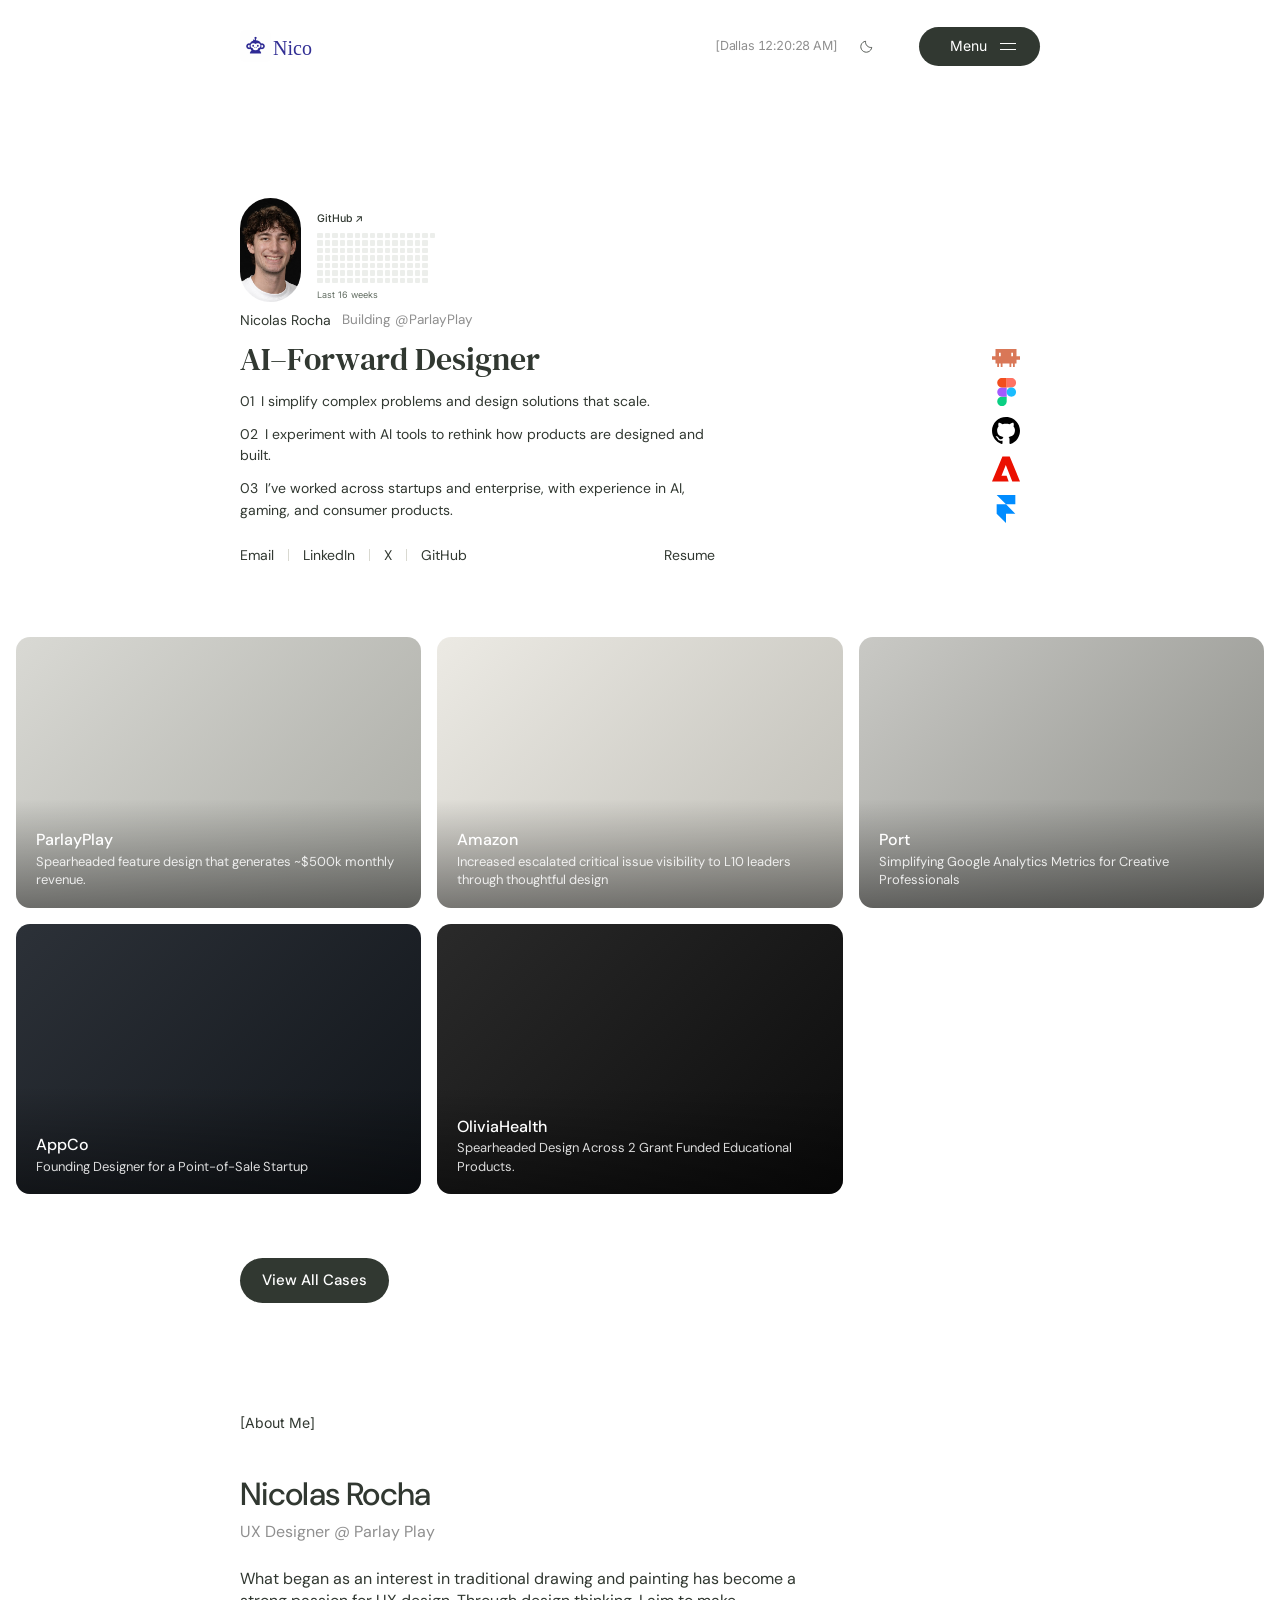
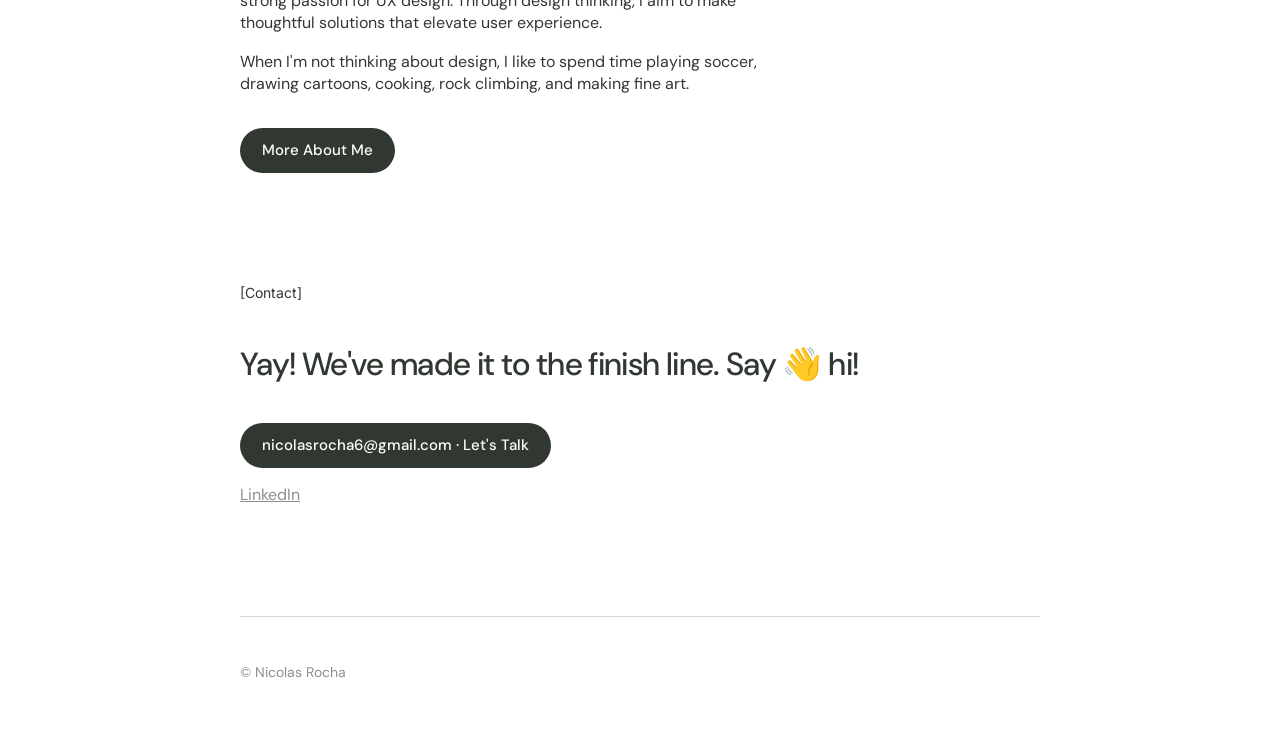
==== commit d6a7e80b: "Add AppCo and Port thumbnails, hero link row, and tidy the header - Case tiles are taller (3:2) with" ====
--- a/index.html
+++ b/index.html
@@ -7,84 +7,145 @@
   <meta name="description" content="Nicolas Rocha, UX designer. AI-forward product design.">
   <link rel="preconnect" href="https://fonts.googleapis.com">
   <link rel="preconnect" href="https://fonts.gstatic.com" crossorigin>
-  <link href="https://fonts.googleapis.com/css2?family=DM+Sans:wght@400;500;700&display=swap" rel="stylesheet">
-  <link rel="stylesheet" href="styles.css">
+  <link href="https://fonts.googleapis.com/css2?family=DM+Sans:opsz,wght@9..40,400;9..40,500;9..40,700&family=DM+Serif+Text&family=Inter:wght@400;500&family=Just+Another+Hand&display=swap" rel="stylesheet">
+  <link rel="stylesheet" href="styles.css?v=14">
 </head>
 <body>
 
   <div class="page">
 
     <header class="site-header">
-      <a class="logo" href="index.html">Nicolas Rocha</a>
-      <nav>
-        <a href="#work">Work</a>
-        <a href="blog.html">Blog</a>
-        <a href="#contact">Contact</a>
-      </nav>
+      <a class="logo" data-reveal style="--d:0ms" href="index.html" aria-label="Nicolas Rocha, home">
+        <img src="images/logo.png" alt="" width="31" height="32">
+        <span class="logo-text">Nico</span>
+      </a>
+
+      <div class="header-right">
+        <p class="local-status" data-local-status data-reveal style="--d:60ms">
+          <span>[Dallas <span data-clock>--:--:-- --</span>]</span>
+          <span data-weather></span>
+        </p>
+        <button data-reveal style="--d:100ms" class="icon-button theme-toggle" type="button" aria-label="Toggle dark mode" aria-pressed="false" data-theme-toggle>
+          <img src="images/icons/moon.svg" alt="" width="15" height="15">
+        </button>
+
+        <div class="menu" data-reveal style="--d:260ms">
+          <button class="menu-button" type="button" aria-expanded="false" aria-controls="site-menu" data-menu-button>
+            Menu <span class="menu-lines" aria-hidden="true"></span>
+          </button>
+          <nav class="menu-panel" id="site-menu" hidden>
+            <a href="#work">Work</a>
+            <a href="#about">About</a>
+            <a href="blog.html">Blog</a>
+            <a href="#contact">Contact</a>
+          </nav>
+        </div>
+      </div>
     </header>
 
     <main>
 
       <!-- Hero -->
       <section class="hero">
-        <img class="profile" src="images/profile.png" alt="Portrait of Nicolas Rocha" width="60" height="100">
+        <div class="hero-top">
+          <img data-reveal style="--d:150ms" class="profile" src="images/portrait.png" alt="Portrait of Nicolas Rocha" width="61" height="104">
 
-        <div class="hero-meta">
-          <h1 class="hero-name">Nicolas Rocha</h1>
-          <p class="hero-subtitle">Building @ ParlayPlay</p>
+          <div class="github-activity" data-reveal style="--d:250ms">
+            <a class="github-link" href="https://github.com/nicolasrocha6" target="_blank" rel="noopener">GitHub ↗</a>
+            <div class="github-grid" data-github-grid aria-label="GitHub contributions over the last 16 weeks" role="img"></div>
+            <p class="github-caption">Last 16 weeks</p>
+          </div>
         </div>
 
-        <h2 class="runner-headline" aria-label="AI-Forward Designer" data-runner-headline>
+        <div class="hero-meta" data-reveal style="--d:350ms">
+          <h1 class="hero-name">Nicolas Rocha</h1>
+          <p class="hero-subtitle">Building @ParlayPlay</p>
+        </div>
+
+        <h2 class="runner-headline" aria-label="AI–Forward Designer" data-runner-headline>
           <span class="runner-row">
             <span aria-hidden="true">
-              <span class="word"><span data-letter>A</span><span data-letter>I</span><span data-letter>-</span><span data-letter>F</span><span data-letter>o</span><span data-letter>r</span><span data-letter>w</span><span data-letter>a</span><span data-letter>r</span><span data-letter>d</span></span>
+              <span class="word"><span data-letter>A</span><span data-letter>I</span><span data-letter>–</span><span data-letter>F</span><span data-letter>o</span><span data-letter>r</span><span data-letter>w</span><span data-letter>a</span><span data-letter>r</span><span data-letter>d</span></span>
               <span class="word"><span data-letter>D</span><span data-letter>e</span><span data-letter>s</span><span data-letter>i</span><span data-letter>g</span><span data-letter>n</span><span data-letter>e</span><span data-letter>r</span></span>
             </span>
-            <img class="runner-sprite" src="images/runner.svg" alt="" aria-hidden="true" width="42" height="42">
+            <img class="runner-sprite" src="images/icons/claude-code.svg" alt="" aria-hidden="true" width="28" height="17.6">
           </span>
         </h2>
-        <div class="runner-landing-line" aria-hidden="true"></div>
 
         <ol class="statements">
-          <!-- The Framer copy reads "Face Paced"; change to "Fast-Paced" if that was the intent. -->
-          <li><span class="num">01</span> Empowering Face Paced Environments with Thoughtful Design.</li>
-          <li><span class="num">02</span> Experimenting with AI tools to rethink how products are designed and built.</li>
-          <li><span class="num">03</span> Working across startups and enterprise, with experience in AI, gaming, and consumer products.</li>
+          <li data-reveal style="--d:1100ms"><span class="num">01</span>I simplify complex problems and design solutions that scale.</li>
+          <li data-reveal style="--d:1200ms"><span class="num">02</span>I experiment with AI tools to rethink how products are designed and built.</li>
+          <li data-reveal style="--d:1300ms"><span class="num">03</span>I’ve worked across startups and enterprise, with experience in AI, gaming, and consumer products.</li>
         </ol>
+
+        <nav class="hero-links" aria-label="Contact and profiles" data-reveal style="--d:1400ms">
+          <div class="hero-links-main">
+            <a href="mailto:nicolasrocha6@gmail.com">Email</a>
+            <!-- TODO: Replace # with your LinkedIn URL. -->
+            <a href="#">LinkedIn</a>
+            <!-- TODO: Replace # with your X profile URL. -->
+            <a href="#">X</a>
+            <a href="https://github.com/nicolasrocha6" target="_blank" rel="noopener">GitHub</a>
+          </div>
+          <!-- TODO: Replace # with a link to your resume PDF. -->
+          <a href="#">Resume</a>
+        </nav>
+
+        <ul class="tool-logos" aria-label="Tools I use">
+          <li data-stack-top><img src="images/icons/claude-code.svg" alt="Claude Code" width="28" height="17.6"></li>
+          <li><img src="images/icons/figma.svg" alt="Figma" width="28" height="28"></li>
+          <li><img src="images/icons/github.svg" alt="GitHub" width="28" height="27.3"></li>
+          <li><img src="images/icons/adobe.svg" alt="Adobe" width="28" height="28"></li>
+          <li><img src="images/icons/framer.svg" alt="Framer" width="28" height="28"></li>
+        </ul>
       </section>
 
       <!-- Cases -->
-      <section id="work" class="section">
-        <p class="label">[Cases]</p>
-        <div class="card-list">
-          <a class="card" href="work/parlayplay.html">
-            <div class="card-visual" aria-hidden="true">
-              <!-- TODO: add the ParlayPlay app screenshot as images/parlayplay.png and set it as this element's background. -->
+      <section id="work" class="section" aria-label="Case studies">
+        <div class="case-grid" data-reveal style="--d:1550ms">
+          <a class="case" href="work/parlayplay.html">
+            <div class="case-media">
+              <!-- TODO: replace with <video src="videos/parlayplay.mp4" autoplay muted loop playsinline></video> -->
             </div>
-            <div class="card-text">
-              <p class="card-tags">Full-time · Lead Designer</p>
-              <h3>ParlayPlay</h3>
-              <p class="card-tags">Leadership · Product Design · UX Design</p>
-              <span class="card-cta">View Full Case Study →</span>
+            <div class="case-caption">
+              <h3 class="case-title">ParlayPlay</h3>
+              <p class="case-desc">Spearheaded feature design that generates ~$500k monthly revenue.</p>
             </div>
           </a>
-          <a class="card" href="#">
-            <!-- TODO: Amazon case study has no page yet. Add work/amazon.html and update this link. -->
-            <div class="card-visual" aria-hidden="true"></div>
-            <div class="card-text">
-              <p class="card-tags">Amazon</p>
-              <h3>UX Design for Cybersecurity</h3>
-              <p class="card-tags">Wireframing · Prototyping · Hand-off</p>
-              <span class="card-cta">View Case →</span>
+          <a class="case" href="#">
+            <div class="case-media">
+              <video src="videos/amazon.mp4" autoplay muted loop playsinline preload="auto" aria-hidden="true"></video>
+            </div>
+            <div class="case-caption">
+              <h3 class="case-title">Amazon</h3>
+              <p class="case-desc">Increased escalated critical issue visibility to L10 leaders through thoughtful design</p>
             </div>
           </a>
-          <a class="card" href="work/appco.html">
-            <div class="card-visual" aria-hidden="true"></div>
-            <div class="card-text">
-              <p class="card-tags">Startup · AppCo</p>
-              <h3>POS System</h3>
-              <p class="card-tags">Leadership · Mobile · Desktop</p>
-              <span class="card-cta">View Case →</span>
+          <a class="case" href="#">
+            <div class="case-media">
+              <video src="videos/port.mp4?v=3" autoplay muted loop playsinline preload="auto" aria-hidden="true"></video>
+            </div>
+            <div class="case-caption">
+              <h3 class="case-title">Port</h3>
+              <p class="case-desc">Simplifying Google Analytics Metrics for Creative Professionals</p>
+            </div>
+          </a>
+          <a class="case" href="work/appco.html">
+            <div class="case-media">
+              <video src="videos/appco.mp4" autoplay muted loop playsinline preload="auto" aria-hidden="true"></video>
+            </div>
+            <div class="case-caption">
+              <h3 class="case-title">AppCo</h3>
+              <p class="case-desc">Founding Designer for a Point-of-Sale Startup</p>
+            </div>
+          </a>
+          <a class="case" href="#">
+            <div class="case-media">
+              <!-- TODO: replace with <video src="videos/oliviahealth.mp4" autoplay muted loop playsinline></video> -->
+            </div>
+            <div class="case-caption">
+              <h3 class="case-title">OliviaHealth</h3>
+              <p class="case-desc">Spearheaded Design Across 2 Grant Funded Educational Products.</p>
             </div>
           </a>
         </div>
@@ -119,6 +180,7 @@
 
   </div>
 
-  <script src="runner.js" defer></script>
+  <script src="runner.js?v=7" defer></script>
+  <script src="header.js?v=7" defer></script>
 </body>
 </html>
--- a/styles.css
+++ b/styles.css
@@ -1,11 +1,34 @@
-/* Layout and colors matched to the Framer design (screenshot).
-   Text color, font, and the narrow content column come from the Framer page. */
+/* Layout, type and colors match the Figma frame "Portfolio — native editable layout"
+   (node 26:43). The frame is drawn at 2x, so every Figma value here is halved. */
 :root {
-  --text: #303832;
-  --muted: #7a7f7b;
+  --text: #313831;
+  --muted: #8f8f8f;
+  --subtle: #636e63;
   --bg: #ffffff;
-  --border: #e4e4e0;
-  --panel: #f2f1ed;
+  --border: #d9d9d1;
+  --panel: #f1f0ec;
+  --card: #fdfdfb;
+  --cell: #eceeeb;
+  --cell-on: #216e39;
+  --button-bg: #313831;
+  --button-text: #ffffff;
+  --icon-filter: none;
+}
+
+/* Dark theme, switched on by the moon button in the header */
+:root[data-theme="dark"] {
+  --text: #eceeeb;
+  --muted: #9a9f9a;
+  --subtle: #9a9f9a;
+  --bg: #121512;
+  --border: #2f342f;
+  --panel: #1d211d;
+  --card: #171a17;
+  --cell: #262b26;
+  --cell-on: #39d353;
+  --button-bg: #eceeeb;
+  --button-text: #121512;
+  --icon-filter: invert(1);
 }
 
 * {
@@ -13,21 +36,26 @@
 }
 
 body {
+  position: relative;
   margin: 0;
   font-family: "DM Sans", sans-serif;
+  font-optical-sizing: auto;
   color: var(--text);
   background: var(--bg);
   line-height: 1.4;
   -webkit-font-smoothing: antialiased;
+  transition: background-color 0.2s ease, color 0.2s ease;
 }
 
 a {
   color: inherit;
 }
 
-/* Centered content column, about 794px wide like the Framer page */
+/* Centered content column, 800px wide like the Figma frame */
 .page {
-  max-width: 794px;
+  position: relative;
+  z-index: 1;
+  max-width: 832px;
   margin: 0 auto;
   padding: 0 16px;
 }
@@ -37,71 +65,235 @@
   display: flex;
   justify-content: space-between;
   align-items: center;
-  padding: 24px 0;
+  gap: 16px;
+  padding-top: 27px;
 }
 
 .logo {
-  font-size: 16px;
-  font-weight: 500;
+  display: flex;
+  align-items: center;
+  gap: 2px;
   text-decoration: none;
 }
 
-.site-header nav {
-  display: flex;
-  gap: 20px;
-  font-size: 15px;
-}
-
-.site-header nav a {
+.logo img {
+  display: block;
+  width: 31px;
+  height: 32px;
+  border-radius: 6px;
+}
+
+.logo-text {
+  font-family: "Just Another Hand", cursive;
+  font-size: 20px;
+  line-height: 1;
+  color: #322f94;
+  padding-top: 3px;
+}
+
+:root[data-theme="dark"] .logo-text {
+  color: #a9a6ff;
+}
+
+.header-right {
+  display: flex;
+  align-items: center;
+}
+
+.local-status {
+  display: flex;
+  gap: 6px;
+  margin: 0;
+  font-family: "Inter", sans-serif;
+  font-size: 12.5px;
+  line-height: 18.9px;
+  letter-spacing: -0.175px;
+  color: var(--muted);
+  white-space: nowrap;
+  font-variant-numeric: tabular-nums;
+}
+
+.icon-button {
+  display: grid;
+  place-items: center;
+  padding: 0;
+  border: 0;
+  background: none;
+  cursor: pointer;
+}
+
+.theme-toggle {
+  margin-left: 15px;
+}
+
+.theme-toggle img,
+.tool-logos img[alt="GitHub"] {
+  filter: var(--icon-filter);
+}
+
+.theme-toggle:hover {
+  opacity: 0.7;
+}
+
+.menu {
+  position: relative;
+  margin-left: 45px;
+}
+
+.menu-button {
+  display: flex;
+  align-items: center;
+  gap: 13px;
+  height: 38.5px;
+  padding: 0 24px 0 31.5px;
+  border: 0;
+  border-radius: 22.5px;
+  background: var(--button-bg);
+  color: var(--button-text);
+  font-family: "Inter", sans-serif;
+  font-size: 14px;
+  line-height: 19.6px;
+  cursor: pointer;
+}
+
+.menu-button:hover {
+  opacity: 0.85;
+}
+
+/* Two short bars, like the Figma "Menu top line" and "Menu bottom line" */
+.menu-lines {
+  position: relative;
+  width: 16px;
+  height: 7.5px;
+  border-top: 1.5px solid currentColor;
+  border-bottom: 1.5px solid currentColor;
+}
+
+.menu-panel {
+  position: absolute;
+  right: 0;
+  top: calc(100% + 8px);
+  z-index: 10;
+  display: flex;
+  flex-direction: column;
+  min-width: 160px;
+  padding: 8px;
+  border: 1px solid var(--border);
+  border-radius: 18px;
+  background: var(--card);
+  box-shadow: 0 8px 24px rgba(0, 0, 0, 0.08);
+}
+
+.menu-panel[hidden] {
+  display: none;
+}
+
+.menu-panel a {
+  padding: 8px 12px;
+  border-radius: 10px;
   text-decoration: none;
-  color: var(--muted);
-}
-
-.site-header nav a:hover {
-  color: var(--text);
+  font-size: 14px;
+}
+
+.menu-panel a:hover {
+  background: var(--panel);
 }
 
 /* Hero */
 .hero {
-  padding-top: 120px;
+  position: relative;
+  padding-top: 132px;
+}
+
+.hero-top {
+  display: flex;
+  align-items: flex-start;
+  gap: 16px;
 }
 
 .profile {
   display: block;
-  width: 60px;
-  height: 100px;
-  border-radius: 30px;
+  flex-shrink: 0;
+  width: 61px;
+  height: 104px;
+  border-radius: 30.5px;
   object-fit: cover;
-  object-position: 50% 30%;
-  margin-bottom: 24px;
+}
+
+/* GitHub activity: a 16-week contribution grid, filled by header.js */
+.github-activity {
+  margin-top: 8px;
+}
+
+.github-link {
+  display: inline-block;
+  font-family: "Inter", sans-serif;
+  font-size: 10.5px;
+  font-weight: 500;
+  line-height: 14px;
+  text-decoration: none;
+}
+
+.github-link:hover {
+  text-decoration: underline;
+}
+
+.github-grid {
+  display: grid;
+  grid-template-rows: repeat(7, 5.5px);
+  grid-auto-flow: column;
+  grid-auto-columns: 5.5px;
+  gap: 2px;
+  margin-top: 5px;
+  min-height: 50.5px;
+}
+
+.github-cell {
+  border-radius: 1px;
+  background: var(--cell);
+}
+
+.github-cell[data-level="1"] { background: color-mix(in srgb, var(--cell-on) 40%, var(--cell)); }
+.github-cell[data-level="2"] { background: color-mix(in srgb, var(--cell-on) 65%, var(--cell)); }
+.github-cell[data-level="3"] { background: color-mix(in srgb, var(--cell-on) 85%, var(--cell)); }
+.github-cell[data-level="4"] { background: var(--cell-on); }
+
+.github-caption {
+  margin: 5.5px 0 0;
+  font-family: "Inter", sans-serif;
+  font-size: 9px;
+  line-height: 12px;
+  color: var(--subtle);
 }
 
 .hero-meta {
   display: flex;
-  align-items: baseline;
-  gap: 10px;
-  font-size: 16px;
+  align-items: center;
+  gap: 11px;
+  margin-top: 9.5px;
 }
 
 .hero-name {
-  font-size: 16px;
-  font-weight: 500;
   margin: 0;
+  font-size: 14px;
+  font-weight: 400;
+  line-height: 19.6px;
 }
 
 .hero-subtitle {
   margin: 0;
+  font-size: 13.5px;
+  line-height: 18.9px;
   color: var(--muted);
 }
 
 /* Runner headline (ported from the Framer code component) */
 .runner-headline {
-  margin: 24px 0 0;
-  font-family: "DM Sans", sans-serif;
-  font-size: 44px;
-  font-weight: 500;
-  line-height: 1.15;
-  letter-spacing: -0.03em;
+  margin: 9.5px 0 0;
+  font-family: "DM Serif Text", serif;
+  font-size: 32px;
+  font-weight: 400;
+  line-height: 38.4px;
   text-align: left;
   color: var(--text);
 }
@@ -123,38 +315,101 @@
   position: absolute;
   top: 0;
   left: 0;
-  width: 42px;
-  height: 42px;
+  width: 28px;
+  height: 17.6px;
+  z-index: 2;
   visibility: hidden;
   pointer-events: none;
-}
-
-/* The runner lands on this line. Keep it directly under the headline. */
-.runner-landing-line {
-  height: 1px;
-  width: 100%;
-  background: currentColor;
-  opacity: 0.15;
-  margin-top: 8px;
 }
 
 /* Numbered statements */
 .statements {
   list-style: none;
   padding: 0;
-  margin: 32px 0 0;
-  max-width: 500px;
-  font-size: 16px;
+  margin: 12.5px 0 0;
+  /* Figma breaks lines 02 and 03 at about this width */
+  max-width: 475px;
+  font-size: 14px;
+  line-height: 21.75px;
 }
 
 .statements li {
-  margin-bottom: 12px;
+  margin-bottom: 11px;
+}
+
+.statements li:last-child {
+  margin-bottom: 0;
 }
 
 .statements .num {
-  color: var(--muted);
   font-variant-numeric: tabular-nums;
-  margin-right: 8px;
+  margin-right: 7px;
+}
+
+/* Simple text links under the statements: profiles on the left, resume on the right */
+.hero-links {
+  display: flex;
+  justify-content: space-between;
+  align-items: center;
+  gap: 16px;
+  max-width: 475px;
+  margin-top: 24px;
+  font-size: 14px;
+  line-height: 19.6px;
+}
+
+.hero-links-main {
+  display: flex;
+  align-items: center;
+}
+
+.hero-links a {
+  text-decoration: none;
+}
+
+.hero-links a:hover {
+  text-decoration: underline;
+  text-underline-offset: 3px;
+}
+
+/* Thin divider between the profile links */
+.hero-links-main a + a::before {
+  content: "";
+  display: inline-block;
+  width: 1px;
+  height: 12px;
+  margin: 0 14px;
+  vertical-align: -1px;
+  background: var(--border);
+}
+
+.hero-links-main a + a:hover::before {
+  text-decoration: none;
+}
+
+/* Tool logos, stacked on the right of the hero */
+.tool-logos {
+  position: absolute;
+  top: calc(132px + 151.5px);
+  right: 20px;
+  display: flex;
+  flex-direction: column;
+  align-items: center;
+  gap: 11.2px;
+  width: 28px;
+  margin: 0;
+  padding: 0;
+  list-style: none;
+}
+
+.tool-logos li {
+  line-height: 0;
+}
+
+.tool-logos img {
+  display: block;
+  width: 28px;
+  height: auto;
 }
 
 /* Sections */
@@ -162,70 +417,137 @@
   padding-top: 110px;
 }
 
+#work {
+  padding-top: 72px;
+}
+
 .label {
+  margin: 0 0 42.5px;
+  font-family: "Inter", sans-serif;
+  font-size: 14px;
+  line-height: 19.6px;
+  color: var(--text);
+}
+
+/* Case grid: wide video tiles with the name and summary over the bottom-left.
+   It breaks out of the 800px column to use the full window width. */
+body {
+  overflow-x: clip;
+}
+
+.case-grid {
+  position: relative;
+  left: 50%;
+  width: min(1680px, 100vw - 32px);
+  transform: translateX(-50%);
+  display: grid;
+  grid-template-columns: repeat(3, 1fr);
+  gap: 16px;
+  margin-bottom: 48px;
+}
+
+/* The page-load reveal also uses transform, so keep the centering on a wrapper-free path */
+@media (prefers-reduced-motion: no-preference) {
+  .case-grid[data-reveal] {
+    animation-name: case-grid-in;
+  }
+}
+
+@keyframes case-grid-in {
+  from {
+    opacity: 0;
+    transform: translateX(-50%) translateY(10px);
+    filter: blur(4px);
+  }
+}
+
+.case {
+  position: relative;
+  display: block;
+  aspect-ratio: 3 / 2;
+  overflow: hidden;
+  border-radius: 14px;
+  color: #fff;
+  text-decoration: none;
+  background: linear-gradient(135deg, #d9d9d4 0%, #a9aaa4 100%);
+  isolation: isolate;
+}
+
+.case:nth-child(2) { background: linear-gradient(135deg, #eceae4 0%, #bdbcb5 100%); }
+.case:nth-child(3) { background: linear-gradient(135deg, #c9c9c5 0%, #8c8d88 100%); }
+.case:nth-child(4) { background: linear-gradient(135deg, #2c3138 0%, #11151a 100%); }
+.case:nth-child(5) { background: linear-gradient(135deg, #2a2a2a 0%, #0c0c0c 100%); }
+
+.case-media {
+  position: absolute;
+  inset: 0;
+  z-index: -1;
+}
+
+.case-media video,
+.case-media img {
+  width: 100%;
+  height: 100%;
+  object-fit: cover;
+  transition: transform 0.6s cubic-bezier(0.2, 0.7, 0.25, 1);
+}
+
+.case:hover .case-media video,
+.case:hover .case-media img {
+  transform: scale(1.03);
+}
+
+/* A soft dark fade behind the text so it reads on any video */
+.case::after {
+  content: "";
+  position: absolute;
+  inset: 60% 0 0;
+  z-index: -1;
+  background: linear-gradient(to bottom, rgba(0, 0, 0, 0), rgba(0, 0, 0, 0.45));
+  pointer-events: none;
+}
+
+.case-caption {
+  position: absolute;
+  left: 20px;
+  right: 20px;
+  bottom: 18px;
+  font-family: "DM Sans", sans-serif;
+}
+
+.case-title {
+  margin: 0;
+  font-family: inherit;
   font-size: 16px;
-  margin: 0 0 40px;
-}
-
-/* Case cards: stacked, each a rounded frame with a panel inside */
-.card-list {
-  display: flex;
-  flex-direction: column;
-  gap: 24px;
-  margin-bottom: 40px;
-}
-
-.card {
-  display: grid;
-  grid-template-columns: 1fr;
-  gap: 16px;
-  padding: 20px;
-  border: 1px solid var(--border);
-  border-radius: 28px;
-  background: var(--bg);
-  text-decoration: none;
-}
-
-.card-visual {
-  min-height: 360px;
-  border-radius: 20px;
-  background: linear-gradient(180deg, #bfe3f7 0%, #5fb6e4 100%);
-}
-
-.card:nth-child(n + 2) .card-visual {
-  background: var(--panel);
-}
-
-.card-text {
-  display: flex;
-  flex-direction: column;
-  gap: 6px;
-  padding: 8px 4px;
-}
-
-@media (min-width: 640px) {
-  .card {
-    grid-template-columns: 350px 1fr;
-    align-items: stretch;
-  }
-}
-
-.card-tags {
-  margin: 0;
-  font-size: 14px;
-  color: var(--muted);
-}
-
-.card h3 {
-  margin: 4px 0 0;
-  font-size: 22px;
   font-weight: 500;
-  letter-spacing: -0.02em;
-}
-
-.card-cta {
-  margin-top: auto;
-  font-weight: 500;
+  line-height: 1.3;
+}
+
+.case-desc {
+  margin: 2px 0 0;
+  font-family: inherit;
+  font-size: 13px;
+  line-height: 1.4;
+  color: rgba(255, 255, 255, 0.85);
+}
+
+@media (max-width: 1100px) {
+  .case-grid {
+    grid-template-columns: repeat(2, 1fr);
+  }
+}
+
+@media (max-width: 640px) {
+  .case-grid {
+    grid-template-columns: 1fr;
+    gap: 12px;
+  }
+
+  .case-caption {
+    left: 16px;
+    right: 16px;
+    bottom: 14px;
+  }
 }
 
 /* Pill button */
@@ -233,8 +555,8 @@
   display: inline-block;
   padding: 12px 22px;
   border-radius: 999px;
-  background: #303832;
-  color: #ffffff;
+  background: var(--button-bg);
+  color: var(--button-text);
   text-decoration: none;
   font-size: 15px;
   font-weight: 500;
@@ -284,18 +606,66 @@
   font-size: 14px;
 }
 
+/* Medium screens: drop the extras in the header and move the tool logos into a row */
+@media (max-width: 760px) {
+  .local-status,
+  .theme-toggle {
+    display: none;
+  }
+
+  .menu {
+    margin-left: 0;
+  }
+
+  .tool-logos {
+    position: static;
+    flex-direction: row;
+    width: auto;
+    gap: 16px;
+    margin-top: 16px;
+  }
+}
+
 /* Small screens */
 @media (max-width: 520px) {
-  .runner-headline {
-    font-size: 34px;
-  }
-
-  .site-header nav {
-    gap: 14px;
-  }
-
   .hero {
-    padding-top: 80px;
+    padding-top: 72px;
+  }
+
+  .hero .runner-headline {
+    font-size: 28px;
+    line-height: 34px;
+  }
+}
+
+/* Load-in: text and pieces fade up one after another (delays set with --d in the HTML).
+   The tool stack stays hidden until runner.js raises it; if the script never runs,
+   it fades in after a few seconds anyway. */
+@media (prefers-reduced-motion: no-preference) {
+  [data-reveal] {
+    animation: reveal-in 0.7s cubic-bezier(0.2, 0.7, 0.25, 1) backwards;
+    animation-delay: var(--d, 0ms);
+  }
+
+  @media (min-width: 761px) {
+    .tool-logos {
+      opacity: 0;
+      animation: tools-fallback 0.4s 7s forwards;
+    }
+  }
+}
+
+@keyframes reveal-in {
+  from {
+    opacity: 0;
+    transform: translateY(10px);
+    filter: blur(4px);
+  }
+}
+
+@keyframes tools-fallback {
+  to {
+    opacity: 1;
   }
 }
 
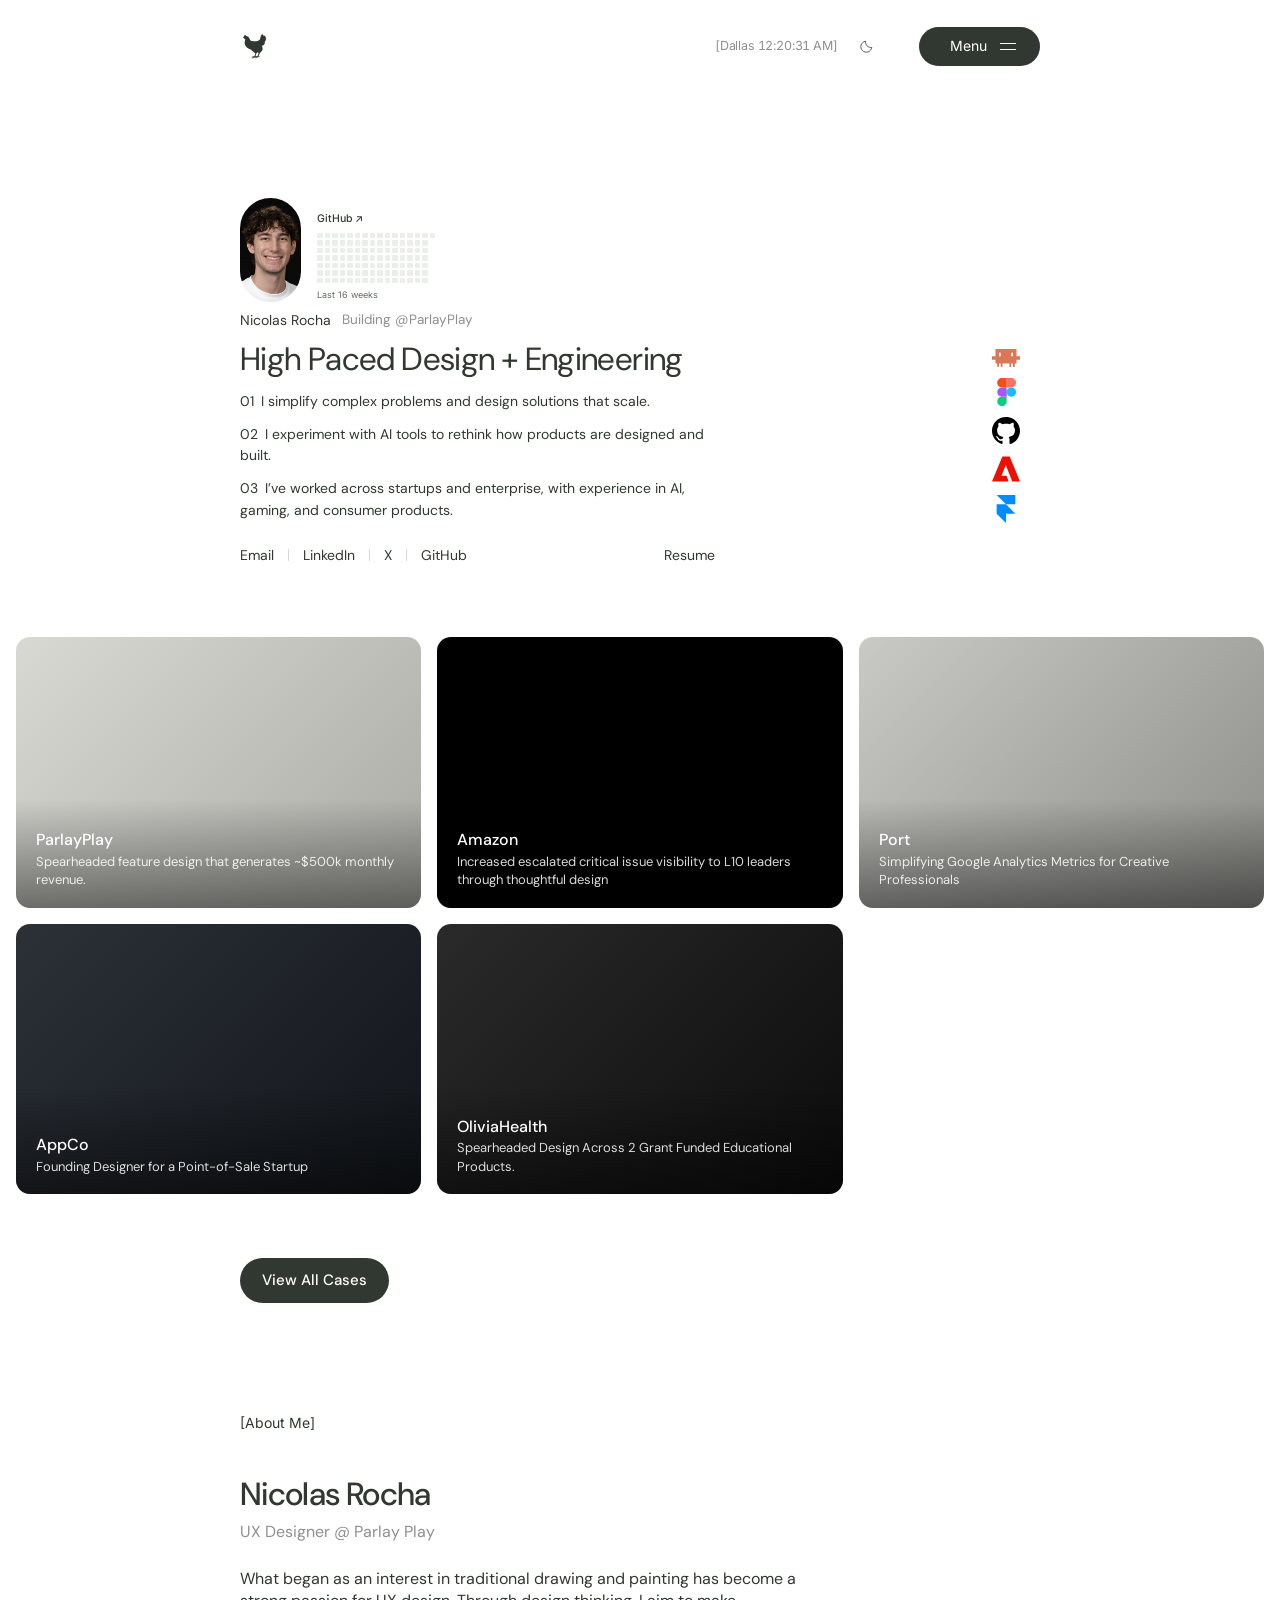
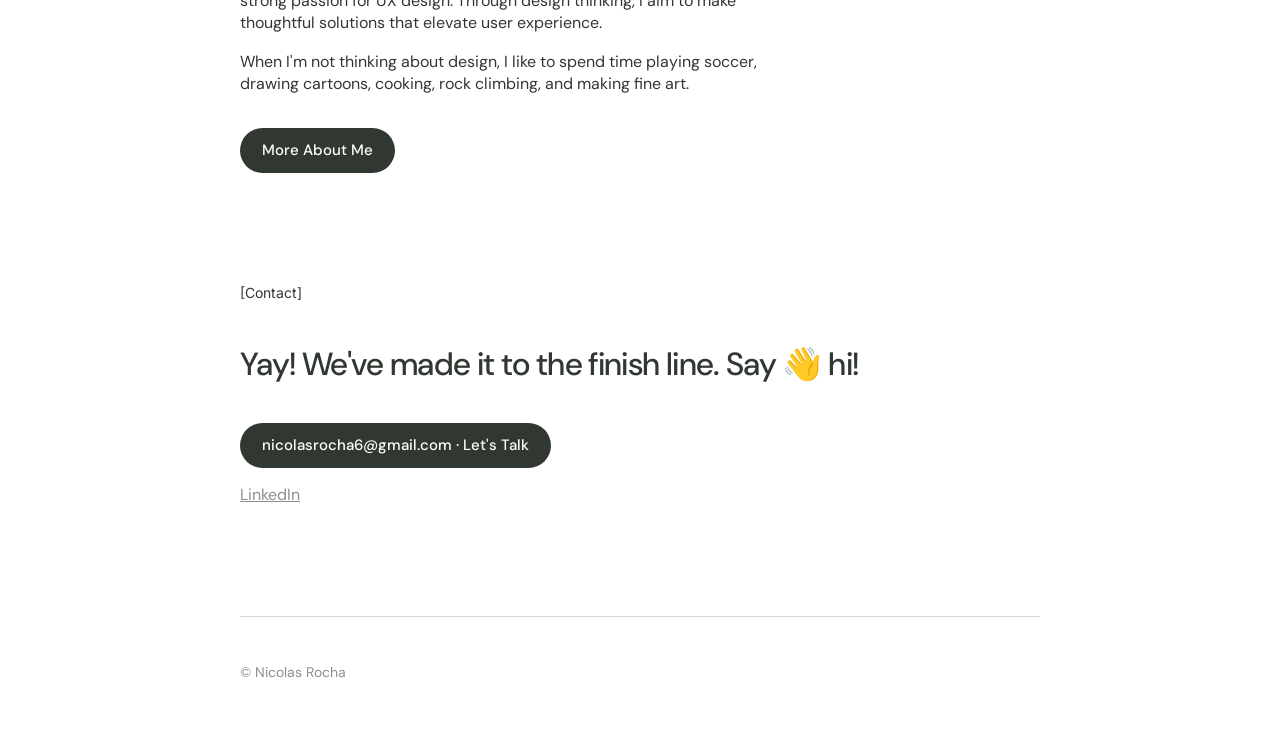
==== commit b2eef517: "Add ParlayPlay and new Amazon thumbnails, chicken logo, and new headline - ParlayPlay tile plays a l" ====
--- a/index.html
+++ b/index.html
@@ -7,8 +7,8 @@
   <meta name="description" content="Nicolas Rocha, UX designer. AI-forward product design.">
   <link rel="preconnect" href="https://fonts.googleapis.com">
   <link rel="preconnect" href="https://fonts.gstatic.com" crossorigin>
-  <link href="https://fonts.googleapis.com/css2?family=DM+Sans:opsz,wght@9..40,400;9..40,500;9..40,700&family=DM+Serif+Text&family=Inter:wght@400;500&family=Just+Another+Hand&display=swap" rel="stylesheet">
-  <link rel="stylesheet" href="styles.css?v=14">
+  <link href="https://fonts.googleapis.com/css2?family=DM+Sans:opsz,wght@9..40,400;9..40,500;9..40,700&family=Inter:wght@400;500&display=swap" rel="stylesheet">
+  <link rel="stylesheet" href="styles.css?v=22">
 </head>
 <body>
 
@@ -16,8 +16,7 @@
 
     <header class="site-header">
       <a class="logo" data-reveal style="--d:0ms" href="index.html" aria-label="Nicolas Rocha, home">
-        <img src="images/logo.png" alt="" width="31" height="32">
-        <span class="logo-text">Nico</span>
+        <img src="images/cbi_chicken.png" alt="" width="29" height="29">
       </a>
 
       <div class="header-right">
@@ -62,11 +61,14 @@
           <p class="hero-subtitle">Building @ParlayPlay</p>
         </div>
 
-        <h2 class="runner-headline" aria-label="AI–Forward Designer" data-runner-headline>
+        <h2 class="runner-headline" aria-label="High Paced Design + Engineering" data-runner-headline>
           <span class="runner-row">
             <span aria-hidden="true">
-              <span class="word"><span data-letter>A</span><span data-letter>I</span><span data-letter>–</span><span data-letter>F</span><span data-letter>o</span><span data-letter>r</span><span data-letter>w</span><span data-letter>a</span><span data-letter>r</span><span data-letter>d</span></span>
-              <span class="word"><span data-letter>D</span><span data-letter>e</span><span data-letter>s</span><span data-letter>i</span><span data-letter>g</span><span data-letter>n</span><span data-letter>e</span><span data-letter>r</span></span>
+              <span class="word"><span data-letter>H</span><span data-letter>i</span><span data-letter>g</span><span data-letter>h</span></span>
+              <span class="word"><span data-letter>P</span><span data-letter>a</span><span data-letter>c</span><span data-letter>e</span><span data-letter>d</span></span>
+              <span class="word"><span data-letter>D</span><span data-letter>e</span><span data-letter>s</span><span data-letter>i</span><span data-letter>g</span><span data-letter>n</span></span>
+              <span class="word"><span data-letter>+</span></span>
+              <span class="word"><span data-letter>E</span><span data-letter>n</span><span data-letter>g</span><span data-letter>i</span><span data-letter>n</span><span data-letter>e</span><span data-letter>e</span><span data-letter>r</span><span data-letter>i</span><span data-letter>n</span><span data-letter>g</span></span>
             </span>
             <img class="runner-sprite" src="images/icons/claude-code.svg" alt="" aria-hidden="true" width="28" height="17.6">
           </span>
@@ -105,16 +107,16 @@
         <div class="case-grid" data-reveal style="--d:1550ms">
           <a class="case" href="work/parlayplay.html">
             <div class="case-media">
-              <!-- TODO: replace with <video src="videos/parlayplay.mp4" autoplay muted loop playsinline></video> -->
+              <video src="videos/parlayplay.mp4" autoplay muted loop playsinline preload="auto" aria-hidden="true"></video>
             </div>
             <div class="case-caption">
               <h3 class="case-title">ParlayPlay</h3>
               <p class="case-desc">Spearheaded feature design that generates ~$500k monthly revenue.</p>
             </div>
           </a>
-          <a class="case" href="#">
+          <a class="case case--inset" style="--case-bg: #000" href="#">
             <div class="case-media">
-              <video src="videos/amazon.mp4" autoplay muted loop playsinline preload="auto" aria-hidden="true"></video>
+              <video src="videos/amazon.mp4?v=2" muted loop playsinline preload="auto" aria-hidden="true" data-play-times="2"></video>
             </div>
             <div class="case-caption">
               <h3 class="case-title">Amazon</h3>
@@ -180,7 +182,8 @@
 
   </div>
 
-  <script src="runner.js?v=7" defer></script>
+  <script src="runner.js?v=8" defer></script>
   <script src="header.js?v=7" defer></script>
+  <script src="cases.js?v=6" defer></script>
 </body>
 </html>
--- a/styles.css
+++ b/styles.css
@@ -70,29 +70,20 @@
 }
 
 .logo {
-  display: flex;
-  align-items: center;
-  gap: 2px;
-  text-decoration: none;
-}
-
+  display: block;
+  line-height: 0;
+}
+
+/* The chicken is a dark silhouette, so it flips to light in dark mode */
 .logo img {
   display: block;
-  width: 31px;
-  height: 32px;
-  border-radius: 6px;
-}
-
-.logo-text {
-  font-family: "Just Another Hand", cursive;
-  font-size: 20px;
-  line-height: 1;
-  color: #322f94;
-  padding-top: 3px;
-}
-
-:root[data-theme="dark"] .logo-text {
-  color: #a9a6ff;
+  width: 29px;
+  height: 29px;
+  filter: var(--icon-filter);
+}
+
+.logo:hover img {
+  opacity: 0.7;
 }
 
 .header-right {
@@ -290,7 +281,8 @@
 /* Runner headline (ported from the Framer code component) */
 .runner-headline {
   margin: 9.5px 0 0;
-  font-family: "DM Serif Text", serif;
+  font-family: "DM Sans", sans-serif;
+  letter-spacing: -0.02em;
   font-size: 32px;
   font-weight: 400;
   line-height: 38.4px;
@@ -495,6 +487,23 @@
 .case:hover .case-media video,
 .case:hover .case-media img {
   transform: scale(1.03);
+}
+
+/* Inset tiles: the video sits smaller in the middle, on a background that matches
+   the video's own, so its edges disappear. Set the color with --case-bg. */
+.case.case--inset {
+  background: var(--case-bg, #000);
+}
+
+.case--inset .case-media {
+  display: grid;
+  place-items: center;
+}
+
+.case--inset .case-media video {
+  width: 62%;
+  height: auto;
+  object-fit: contain;
 }
 
 /* A soft dark fade behind the text so it reads on any video */
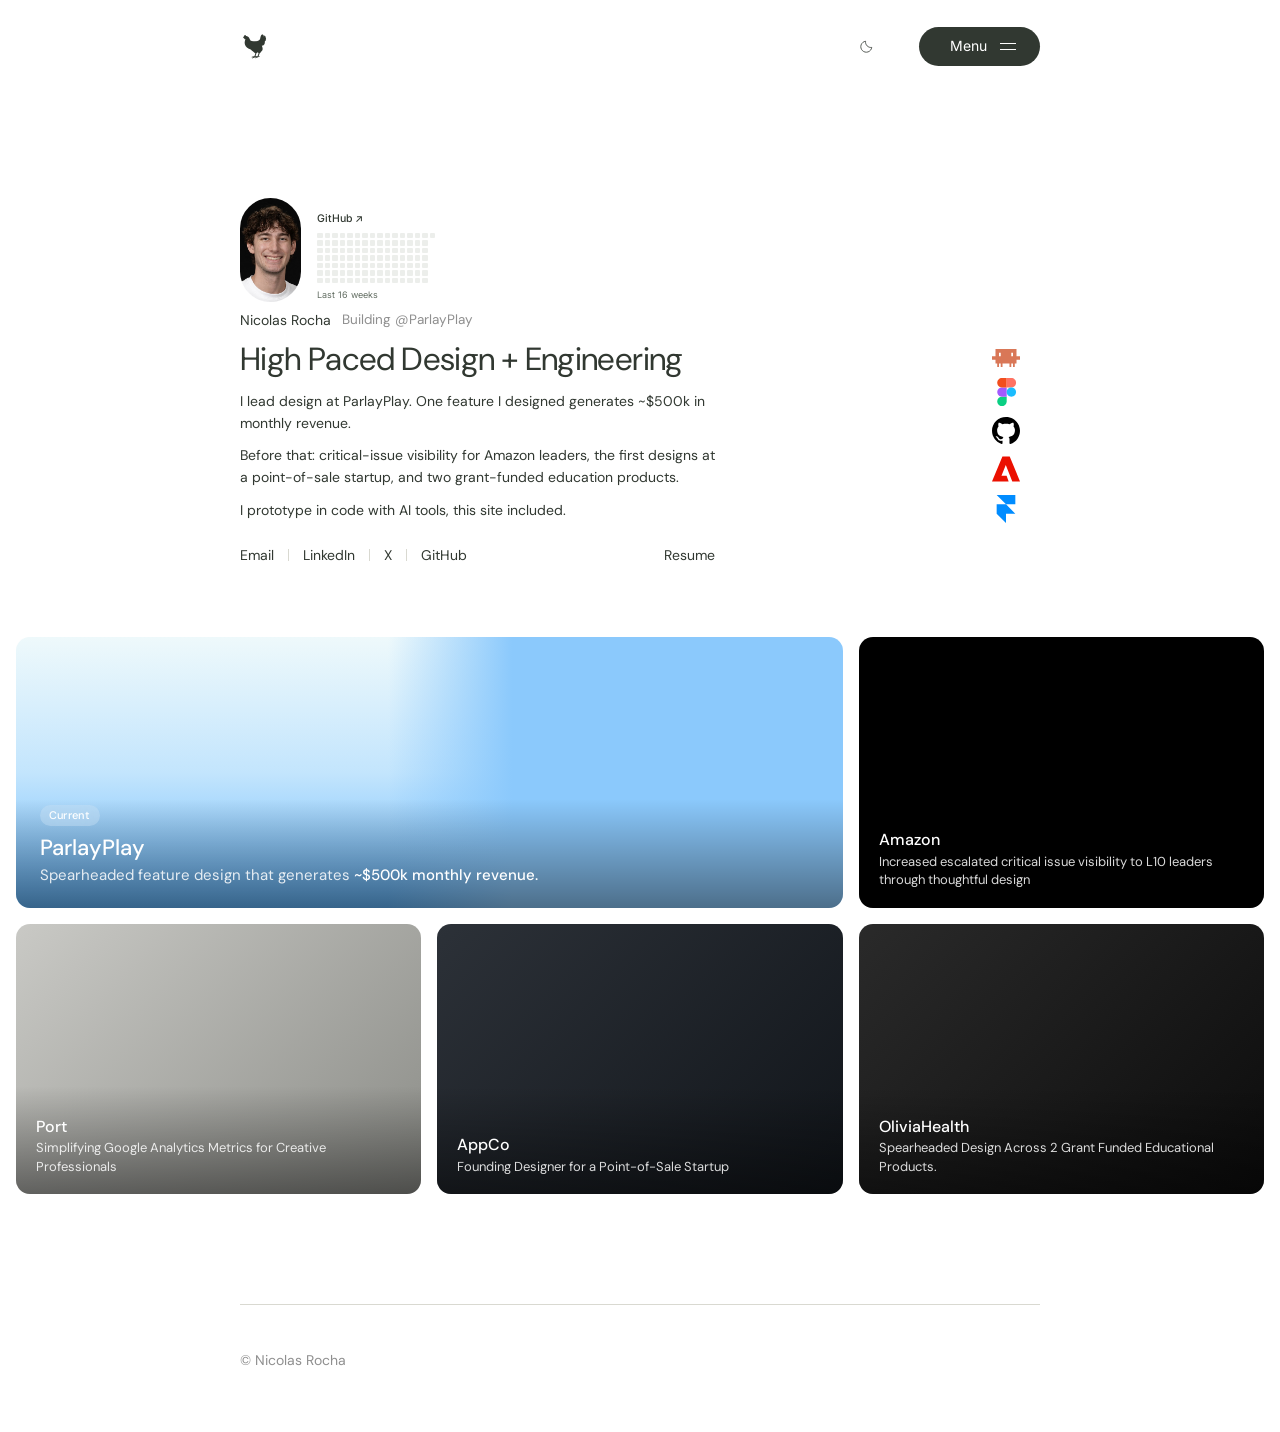
==== commit 6dc96ecc: "Feature ParlayPlay, rewrite hero statements, and trim the page - ParlayPlay is a double-width featur" ====
--- a/index.html
+++ b/index.html
@@ -8,7 +8,7 @@
   <link rel="preconnect" href="https://fonts.googleapis.com">
   <link rel="preconnect" href="https://fonts.gstatic.com" crossorigin>
   <link href="https://fonts.googleapis.com/css2?family=DM+Sans:opsz,wght@9..40,400;9..40,500;9..40,700&family=Inter:wght@400;500&display=swap" rel="stylesheet">
-  <link rel="stylesheet" href="styles.css?v=22">
+  <link rel="stylesheet" href="styles.css?v=29">
 </head>
 <body>
 
@@ -20,10 +20,6 @@
       </a>
 
       <div class="header-right">
-        <p class="local-status" data-local-status data-reveal style="--d:60ms">
-          <span>[Dallas <span data-clock>--:--:-- --</span>]</span>
-          <span data-weather></span>
-        </p>
         <button data-reveal style="--d:100ms" class="icon-button theme-toggle" type="button" aria-label="Toggle dark mode" aria-pressed="false" data-theme-toggle>
           <img src="images/icons/moon.svg" alt="" width="15" height="15">
         </button>
@@ -34,9 +30,7 @@
           </button>
           <nav class="menu-panel" id="site-menu" hidden>
             <a href="#work">Work</a>
-            <a href="#about">About</a>
             <a href="blog.html">Blog</a>
-            <a href="#contact">Contact</a>
           </nav>
         </div>
       </div>
@@ -74,11 +68,11 @@
           </span>
         </h2>
 
-        <ol class="statements">
-          <li data-reveal style="--d:1100ms"><span class="num">01</span>I simplify complex problems and design solutions that scale.</li>
-          <li data-reveal style="--d:1200ms"><span class="num">02</span>I experiment with AI tools to rethink how products are designed and built.</li>
-          <li data-reveal style="--d:1300ms"><span class="num">03</span>I’ve worked across startups and enterprise, with experience in AI, gaming, and consumer products.</li>
-        </ol>
+        <ul class="statements">
+          <li data-reveal style="--d:1100ms">I lead design at ParlayPlay. One feature I designed generates ~$500k in monthly revenue.</li>
+          <li data-reveal style="--d:1200ms">Before that: critical-issue visibility for Amazon leaders, the first designs at a point-of-sale startup, and two grant-funded education products.</li>
+          <li data-reveal style="--d:1300ms">I prototype in code with AI tools, this site included.</li>
+        </ul>
 
         <nav class="hero-links" aria-label="Contact and profiles" data-reveal style="--d:1400ms">
           <div class="hero-links-main">
@@ -105,13 +99,14 @@
       <!-- Cases -->
       <section id="work" class="section" aria-label="Case studies">
         <div class="case-grid" data-reveal style="--d:1550ms">
-          <a class="case" href="work/parlayplay.html">
+          <a class="case case--featured" href="work/parlayplay.html">
             <div class="case-media">
-              <video src="videos/parlayplay.mp4" autoplay muted loop playsinline preload="auto" aria-hidden="true"></video>
+              <video class="case-main" src="videos/parlayplay.mp4" autoplay muted loop playsinline preload="auto" aria-hidden="true"></video>
             </div>
             <div class="case-caption">
+              <p class="case-tag">Current</p>
               <h3 class="case-title">ParlayPlay</h3>
-              <p class="case-desc">Spearheaded feature design that generates ~$500k monthly revenue.</p>
+              <p class="case-desc">Spearheaded feature design that generates <strong>~$500k monthly revenue.</strong></p>
             </div>
           </a>
           <a class="case case--inset" style="--case-bg: #000" href="#">
@@ -151,27 +146,6 @@
             </div>
           </a>
         </div>
-        <a class="button" href="work/index.html">View All Cases</a>
-      </section>
-
-      <!-- About -->
-      <section id="about" class="section">
-        <p class="label">[About Me]</p>
-        <!-- TODO: Add the other About Me photos to images/ and show them here. -->
-        <h2 class="about-name">Nicolas Rocha</h2>
-        <p class="about-subtitle">UX Designer @ Parlay Play</p>
-        <p>What began as an interest in traditional drawing and painting has become a strong passion for UX design. Through design thinking, I aim to make thoughtful solutions that elevate user experience.</p>
-        <p>When I'm not thinking about design, I like to spend time playing soccer, drawing cartoons, cooking, rock climbing, and making fine art.</p>
-        <a class="button" href="blog.html">More About Me</a>
-      </section>
-
-      <!-- Contact -->
-      <section id="contact" class="section">
-        <p class="label">[Contact]</p>
-        <h2 class="contact-heading">Yay! We've made it to the finish line. Say 👋 hi!</h2>
-        <a class="button" href="mailto:nicolasrocha6@gmail.com">nicolasrocha6@gmail.com · Let's Talk</a>
-        <p><a class="inline-link" href="#">LinkedIn</a></p>
-        <!-- TODO: Replace # with your LinkedIn URL. -->
       </section>
 
     </main>
@@ -183,7 +157,7 @@
   </div>
 
   <script src="runner.js?v=8" defer></script>
-  <script src="header.js?v=7" defer></script>
+  <script src="header.js?v=8" defer></script>
   <script src="cases.js?v=6" defer></script>
 </body>
 </html>
--- a/styles.css
+++ b/styles.css
@@ -91,19 +91,6 @@
   align-items: center;
 }
 
-.local-status {
-  display: flex;
-  gap: 6px;
-  margin: 0;
-  font-family: "Inter", sans-serif;
-  font-size: 12.5px;
-  line-height: 18.9px;
-  letter-spacing: -0.175px;
-  color: var(--muted);
-  white-space: nowrap;
-  font-variant-numeric: tabular-nums;
-}
-
 .icon-button {
   display: grid;
   place-items: center;
@@ -314,12 +301,11 @@
   pointer-events: none;
 }
 
-/* Numbered statements */
+/* Hero statements */
 .statements {
   list-style: none;
   padding: 0;
   margin: 12.5px 0 0;
-  /* Figma breaks lines 02 and 03 at about this width */
   max-width: 475px;
   font-size: 14px;
   line-height: 21.75px;
@@ -331,11 +317,6 @@
 
 .statements li:last-child {
   margin-bottom: 0;
-}
-
-.statements .num {
-  font-variant-numeric: tabular-nums;
-  margin-right: 7px;
 }
 
 /* Simple text links under the statements: profiles on the left, resume on the right */
@@ -413,14 +394,6 @@
   padding-top: 72px;
 }
 
-.label {
-  margin: 0 0 42.5px;
-  font-family: "Inter", sans-serif;
-  font-size: 14px;
-  line-height: 19.6px;
-  color: var(--text);
-}
-
 /* Case grid: wide video tiles with the name and summary over the bottom-left.
    It breaks out of the 800px column to use the full window width. */
 body {
@@ -506,6 +479,63 @@
   object-fit: contain;
 }
 
+/* Featured tile: spans two columns. The video sits whole in the middle, its edges
+   fade out, and the tile behind it is painted in the video's own sky colors. */
+.case--featured {
+  grid-column: span 2;
+  aspect-ratio: auto;
+}
+
+/* Sky colors sampled from the ParlayPlay recording's left and right edges */
+.case.case--featured {
+  background:
+    linear-gradient(to right, rgba(139, 201, 252, 0) 45%, #8bc9fc 60%),
+    linear-gradient(to bottom, #eef9fb, #c3e5fd 50%, #64b6fc);
+}
+
+.case--featured .case-media .case-main {
+  position: relative;
+  object-fit: contain;
+  -webkit-mask-image: linear-gradient(to right, transparent, #000 14%, #000 86%, transparent);
+  mask-image: linear-gradient(to right, transparent, #000 14%, #000 86%, transparent);
+}
+
+.case--featured::after {
+  inset: 50% 0 0;
+  background: linear-gradient(to bottom, rgba(0, 0, 0, 0), rgba(0, 0, 0, 0.55));
+}
+
+.case--featured .case-caption {
+  left: 24px;
+  bottom: 22px;
+}
+
+.case-tag {
+  display: inline-block;
+  margin: 0 0 8px;
+  padding: 3px 9px;
+  border-radius: 999px;
+  font-size: 11px;
+  font-weight: 500;
+  letter-spacing: 0.02em;
+  background: rgba(255, 255, 255, 0.2);
+  -webkit-backdrop-filter: blur(8px);
+  backdrop-filter: blur(8px);
+}
+
+.case--featured .case-title {
+  font-size: 22px;
+}
+
+.case--featured .case-desc {
+  font-size: 15px;
+}
+
+.case-desc strong {
+  font-weight: 500;
+  color: #fff;
+}
+
 /* A soft dark fade behind the text so it reads on any video */
 .case::after {
   content: "";
@@ -544,6 +574,10 @@
   .case-grid {
     grid-template-columns: repeat(2, 1fr);
   }
+
+  .case--featured {
+    aspect-ratio: 2 / 1;
+  }
 }
 
 @media (max-width: 640px) {
@@ -552,58 +586,34 @@
     gap: 12px;
   }
 
+  .case--featured {
+    grid-column: auto;
+    aspect-ratio: 3 / 2;
+  }
+
+  .case--featured .case-caption {
+    left: 16px;
+    bottom: 14px;
+  }
+
+  .case--featured::after {
+    inset: 35% 0 0;
+    background: linear-gradient(to bottom, rgba(0, 0, 0, 0), rgba(0, 0, 0, 0.7));
+  }
+
+  .case--featured .case-title {
+    font-size: 18px;
+  }
+
+  .case--featured .case-desc {
+    font-size: 14px;
+  }
+
   .case-caption {
     left: 16px;
     right: 16px;
     bottom: 14px;
   }
-}
-
-/* Pill button */
-.button {
-  display: inline-block;
-  padding: 12px 22px;
-  border-radius: 999px;
-  background: var(--button-bg);
-  color: var(--button-text);
-  text-decoration: none;
-  font-size: 15px;
-  font-weight: 500;
-}
-
-.button:hover {
-  opacity: 0.85;
-}
-
-/* About */
-.about-name,
-.contact-heading {
-  font-size: 32px;
-  font-weight: 500;
-  margin: 0 0 8px;
-  letter-spacing: -0.02em;
-  line-height: 1.2;
-}
-
-.about-subtitle {
-  color: var(--muted);
-  margin: 0 0 24px;
-}
-
-.section p {
-  max-width: 560px;
-}
-
-.section .button {
-  margin-top: 16px;
-}
-
-.contact-heading {
-  margin-bottom: 24px;
-}
-
-.inline-link {
-  color: var(--muted);
 }
 
 /* Footer */
@@ -617,7 +627,6 @@
 
 /* Medium screens: drop the extras in the header and move the tool logos into a row */
 @media (max-width: 760px) {
-  .local-status,
   .theme-toggle {
     display: none;
   }
